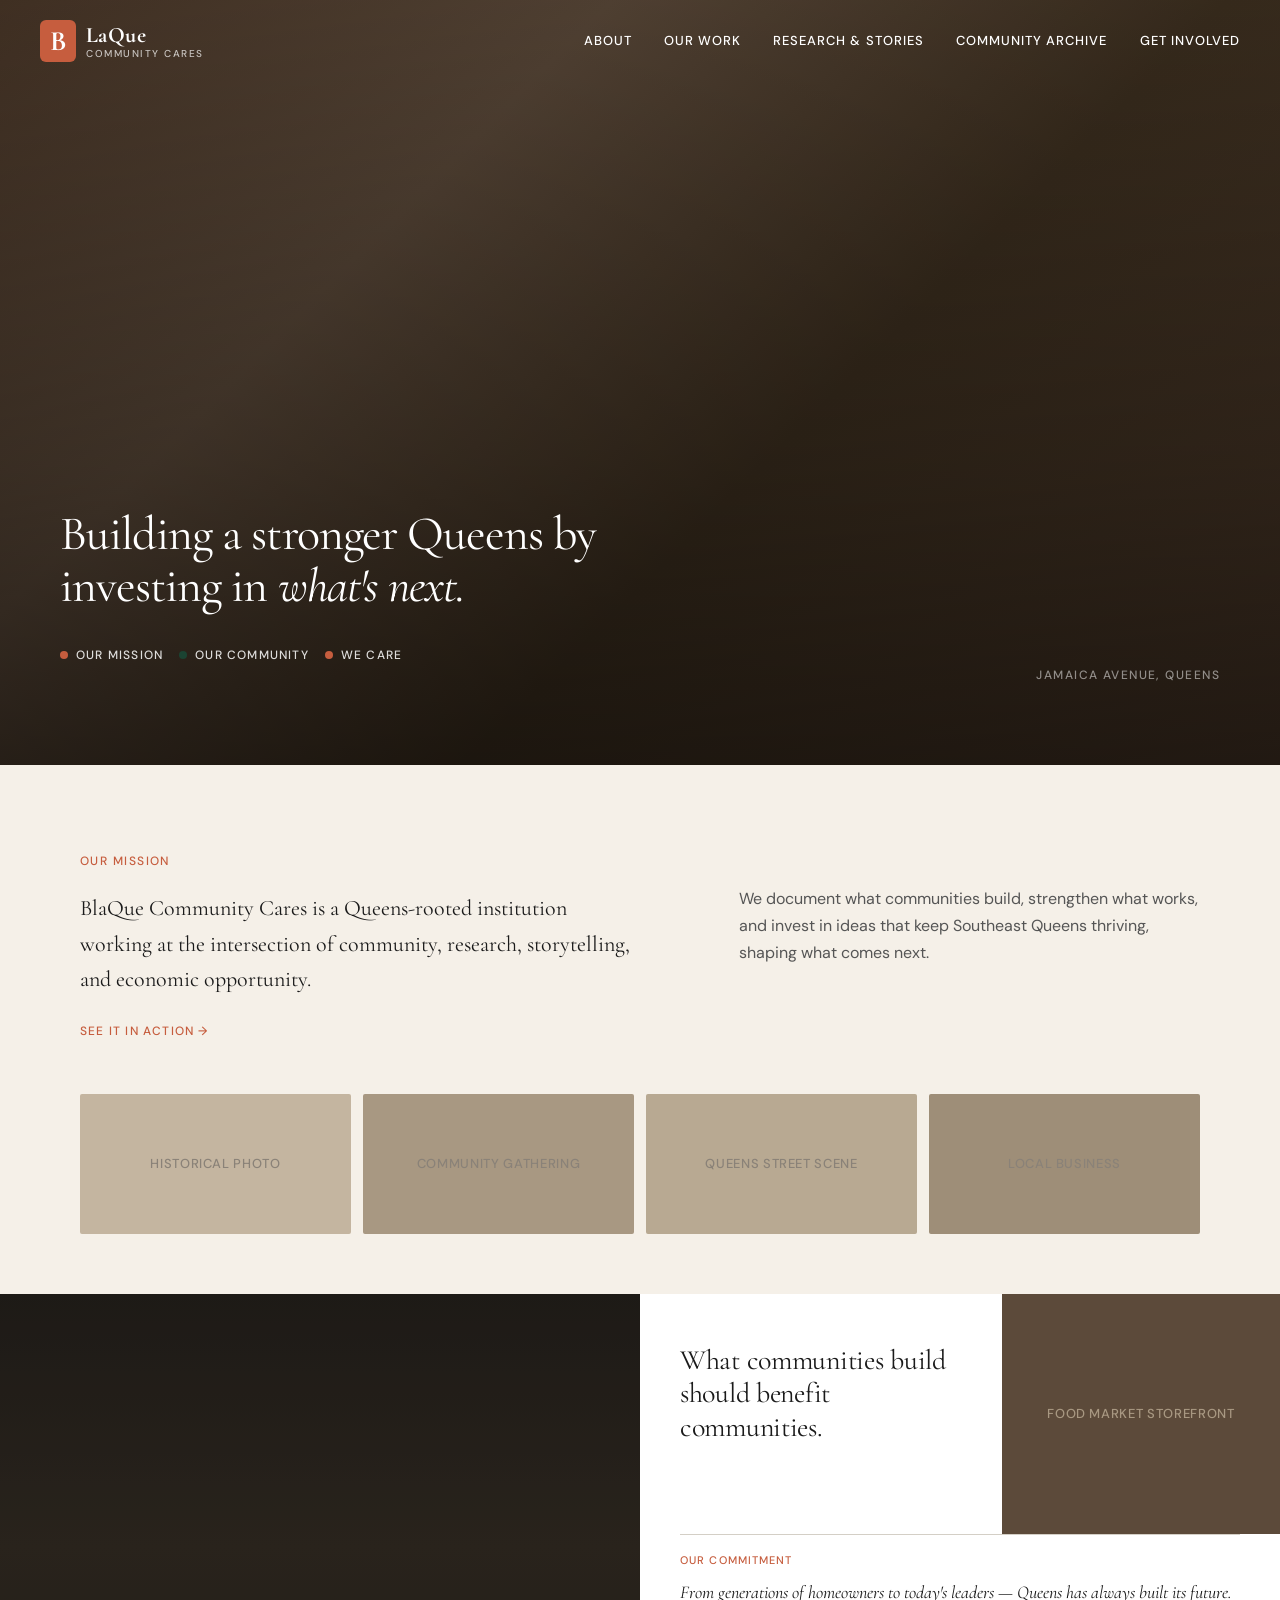
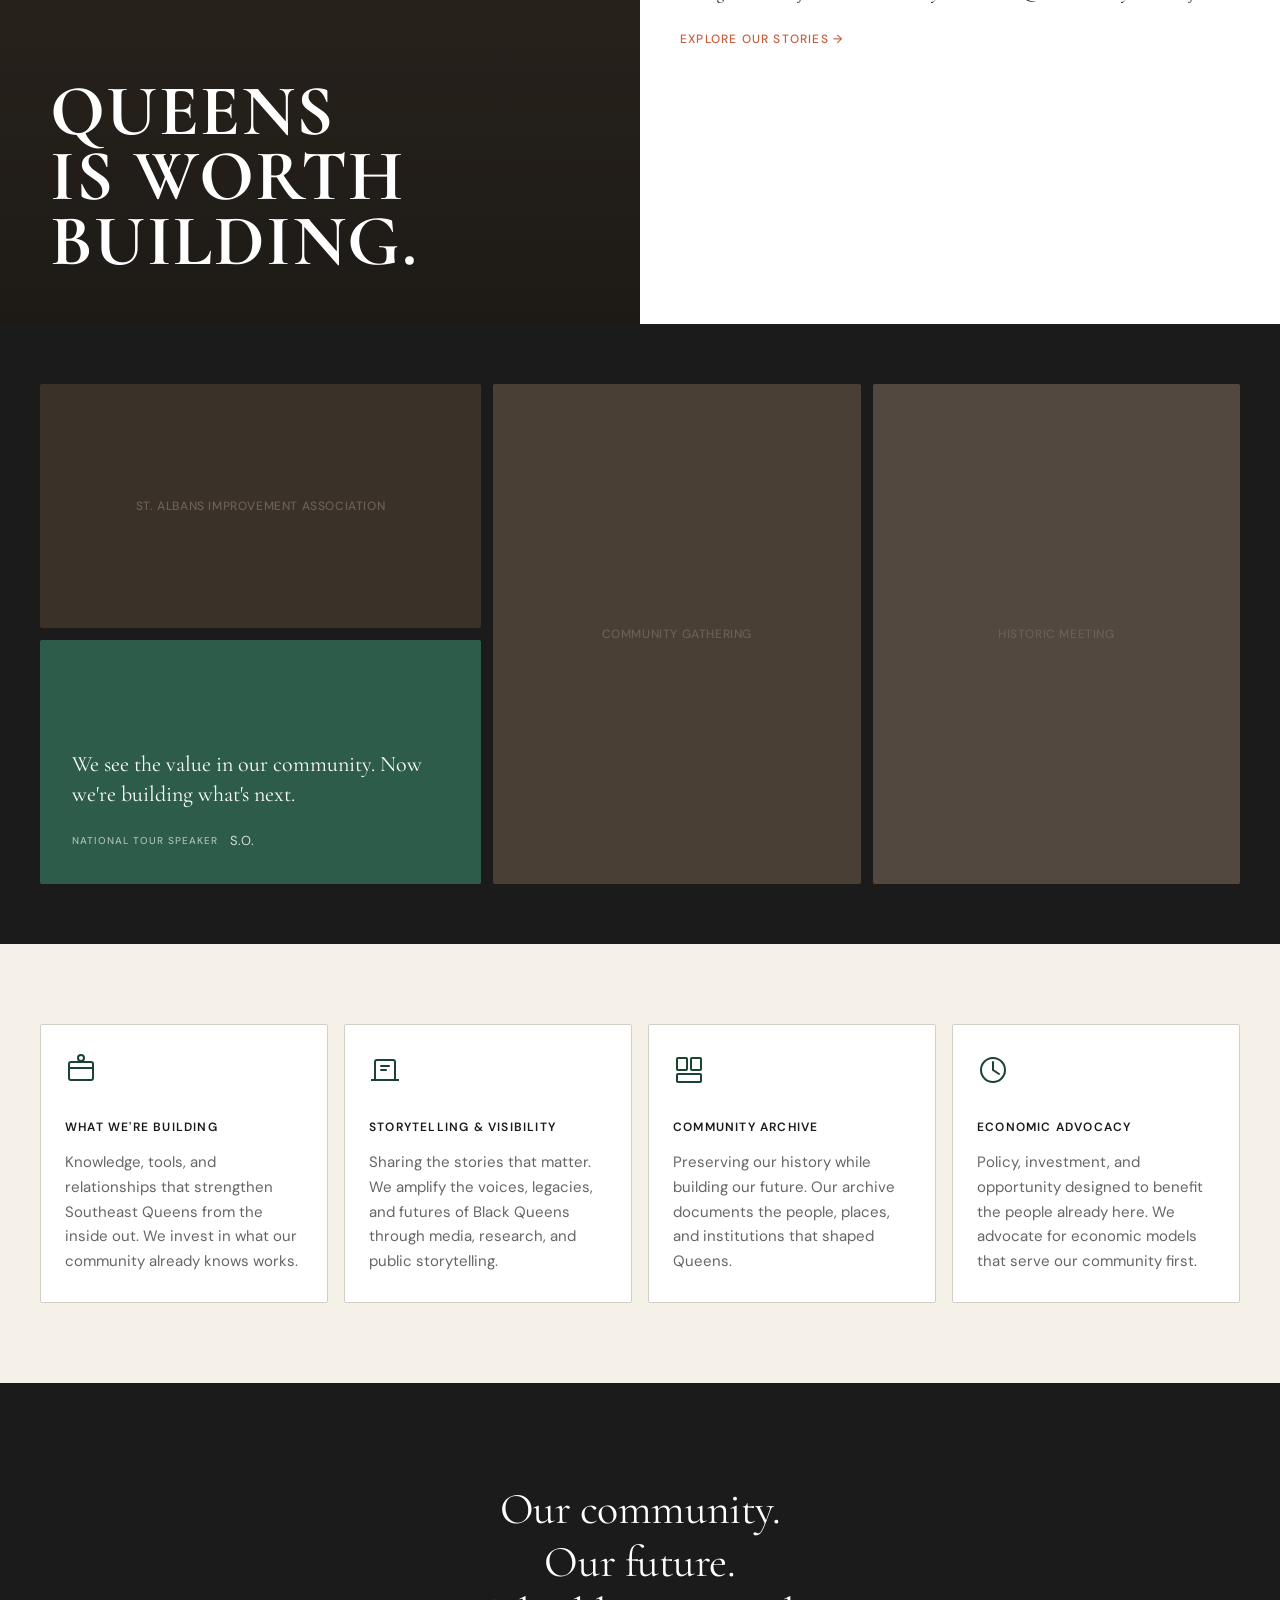
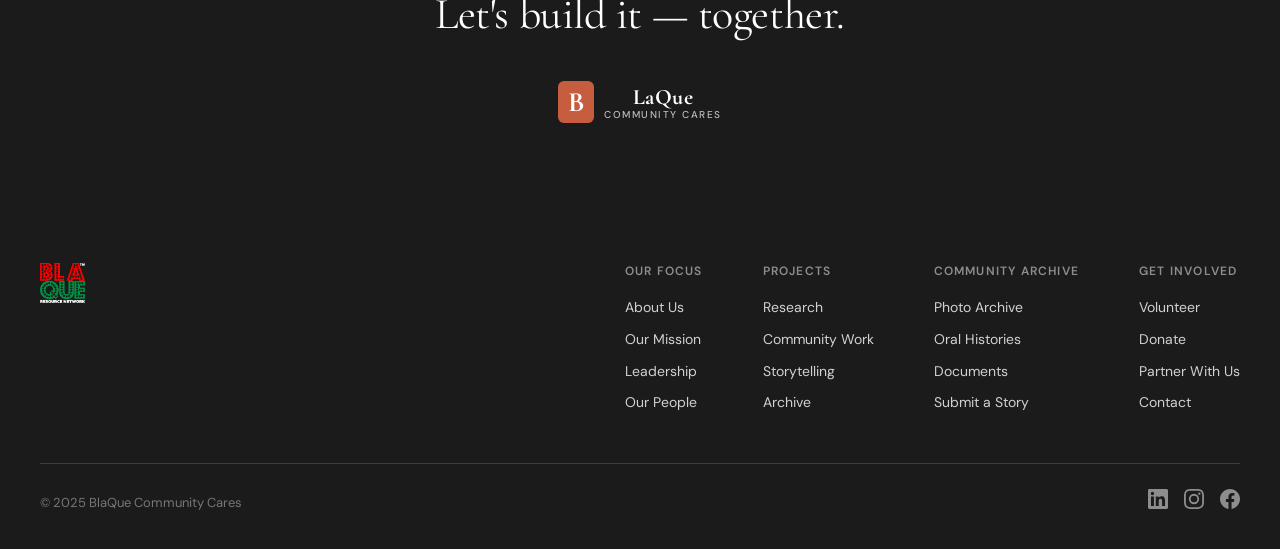
==== index.html @ 555476b3 "Initial prototype: BlaQue Community Cares static site 3 pixel-accurate HTML/CSS pages matching Aleci" ====
<!DOCTYPE html>
<html lang="en">
<head>
  <meta charset="UTF-8">
  <meta name="viewport" content="width=device-width, initial-scale=1.0">
  <title>BlaQue Community Cares — Building a Stronger Queens</title>
  <meta name="description" content="BlaQue Community Cares is a Queens-rooted institution working at the intersection of community, research, storytelling, and economic opportunity.">

  <!-- Google Fonts -->
  <link rel="preconnect" href="https://fonts.googleapis.com">
  <link rel="preconnect" href="https://fonts.gstatic.com" crossorigin>
  <link href="https://fonts.googleapis.com/css2?family=Cormorant+Garamond:ital,wght@0,400;0,600;0,700;1,400&family=DM+Sans:wght@400;500;600;700&display=swap" rel="stylesheet">

  <!-- Stylesheets -->
  <link rel="stylesheet" href="css/global.css">
  <link rel="stylesheet" href="css/homepage.css">
</head>
<body>

  <!-- ========== HEADER ========== -->
  <header class="site-header site-header--transparent">
    <a href="index.html" class="site-header__logo">
      <span class="site-header__logo-icon">
        <!-- Inline SVG: rounded rectangle with "B" -->
        <svg viewBox="0 0 36 42" fill="none" xmlns="http://www.w3.org/2000/svg">
          <rect x="0" y="0" width="36" height="42" rx="6" fill="#C65D3E"/>
          <text x="18" y="30" text-anchor="middle" font-family="'Cormorant Garamond', Georgia, serif" font-size="28" font-weight="700" fill="#FFFFFF">B</text>
        </svg>
      </span>
      <span class="site-header__logo-text">
        <span class="site-header__logo-name">LaQue</span>
        <span class="site-header__logo-tagline">Community Cares</span>
      </span>
    </a>

    <nav class="site-header__nav" aria-label="Main navigation">
      <a href="about.html">About</a>
      <a href="#our-work">Our Work</a>
      <a href="#research">Research &amp; Stories</a>
      <a href="#archive">Community Archive</a>
      <a href="#get-involved">Get Involved</a>
    </nav>

    <button class="site-header__hamburger" aria-label="Toggle navigation">
      <span></span>
      <span></span>
      <span></span>
    </button>
  </header>

  <main>

    <!-- ========== 1. HERO ========== -->
    <section class="hero">
      <div class="hero__bg" aria-hidden="true"></div>
      <div class="hero__overlay" aria-hidden="true"></div>
      <div class="hero__content">
        <h1 class="hero__headline">
          Building a stronger Queens by investing in <em class="italic-accent">what's next.</em>
        </h1>
        <div class="pill-tags hero__pills">
          <span class="pill-tag">
            <span class="pill-tag__dot"></span>
            Our Mission
          </span>
          <span class="pill-tag">
            <span class="pill-tag__dot" style="background:#1B4332;"></span>
            Our Community
          </span>
          <span class="pill-tag">
            <span class="pill-tag__dot"></span>
            We Care
          </span>
        </div>
      </div>
      <p class="hero__location caption">Jamaica Avenue, Queens</p>
    </section>

    <!-- ========== 2. MISSION STATEMENT ========== -->
    <section class="section section--cream mission reveal" id="mission">
      <div class="container">
        <div class="mission__grid">
          <div class="mission__main">
            <span class="caption mission__label">Our Mission</span>
            <p class="mission__text body-lg">
              BlaQue Community Cares is a Queens-rooted institution working at the intersection of community, research, storytelling, and economic opportunity.
            </p>
            <a href="#our-work" class="mission__action caption">See it in Action &rarr;</a>
          </div>
          <div class="mission__aside">
            <p class="mission__aside-text">
              We document what communities build, strengthen what works, and invest in ideas that keep Southeast Queens thriving, shaping what comes next.
            </p>
          </div>
        </div>
        <div class="mission__photos">
          <div class="img-placeholder mission__photo" style="background:#C4B5A0;">
            <span>Historical Photo</span>
          </div>
          <div class="img-placeholder mission__photo" style="background:#A89882;">
            <span>Community Gathering</span>
          </div>
          <div class="img-placeholder mission__photo" style="background:#B8A992;">
            <span>Queens Street Scene</span>
          </div>
          <div class="img-placeholder mission__photo" style="background:#9E8E78;">
            <span>Local Business</span>
          </div>
        </div>
      </div>
    </section>

    <!-- ========== 3. "QUEENS IS WORTH BUILDING." BANNER + COMMUNITY VALUE ========== -->
    <section class="banner-value reveal" id="our-work">
      <div class="banner-value__banner">
        <div class="queens-banner__bg" aria-hidden="true"></div>
        <div class="photo-banner__overlay"></div>
        <div class="banner-value__banner-text">
          <h2 class="queens-banner__text">Queens<br>is worth<br>building.</h2>
        </div>
      </div>
      <div class="banner-value__content">
        <div class="banner-value__top">
          <div class="banner-value__top-text">
            <h2 class="community-value__headline">What communities build should benefit communities.</h2>
          </div>
          <div class="banner-value__top-photo">
            <div class="img-placeholder community-value__photo" style="background:#5C4A3A;">
              <span style="color:#a89882;">Food Market Storefront</span>
            </div>
          </div>
        </div>
        <div class="banner-value__bottom">
          <div class="banner-value__info">
            <div class="community-value__commitment">
              <span class="caption">Our Commitment</span>
              <p>
                From generations of homeowners to today's leaders — Queens has always built its future.
              </p>
            </div>
            <a href="#research" class="community-value__link caption">Explore Our Stories &rarr;</a>
          </div>
        </div>
      </div>
    </section>

    <!-- ========== 5. HISTORICAL / COMMUNITY SECTION ========== -->
    <section class="section section--dark history-section reveal" id="archive">
      <div class="container--wide">
        <div class="history__grid">
          <div class="history__photo-block history__photo--st-albans">
            <div class="img-placeholder" style="background:#3A3228; height:100%;">
              <span>St. Albans Improvement Association</span>
            </div>
          </div>
          <div class="history__quote-block">
            <p class="history__quote-text">
              We see the value in our community. Now we're building what's next.
            </p>
            <div class="history__quote-meta">
              <span class="caption">National Tour Speaker</span>
              <span class="history__quote-credit">S.O.</span>
            </div>
          </div>
          <div class="history__photo-block history__photo--community">
            <div class="img-placeholder" style="background:#4A3F35; height:100%;">
              <span>Community Gathering</span>
            </div>
          </div>
          <div class="history__photo-block history__photo--historic">
            <div class="img-placeholder" style="background:#524840; height:100%;">
              <span>Historic Meeting</span>
            </div>
          </div>
        </div>
      </div>
    </section>

    <!-- ========== 6. CATEGORY CARDS ========== -->
    <section class="section section--cream cards-section reveal" id="research">
      <div class="container--wide">
        <div class="cards__grid">
          <div class="card">
            <div class="card__icon">
              <svg width="32" height="32" viewBox="0 0 32 32" fill="none" xmlns="http://www.w3.org/2000/svg">
                <rect x="4" y="8" width="24" height="18" rx="2" stroke="#1B4332" stroke-width="2"/>
                <path d="M4 14h24" stroke="#1B4332" stroke-width="2"/>
                <circle cx="16" cy="4" r="3" stroke="#1B4332" stroke-width="2"/>
              </svg>
            </div>
            <h3 class="card__title caption">What We're Building</h3>
            <p class="card__text">
              Knowledge, tools, and relationships that strengthen Southeast Queens from the inside out. We invest in what our community already knows works.
            </p>
          </div>
          <div class="card">
            <div class="card__icon">
              <svg width="32" height="32" viewBox="0 0 32 32" fill="none" xmlns="http://www.w3.org/2000/svg">
                <path d="M6 26V8a2 2 0 012-2h16a2 2 0 012 2v18" stroke="#1B4332" stroke-width="2"/>
                <path d="M2 26h28" stroke="#1B4332" stroke-width="2"/>
                <path d="M12 12h8M12 16h5" stroke="#1B4332" stroke-width="2" stroke-linecap="round"/>
              </svg>
            </div>
            <h3 class="card__title caption">Storytelling &amp; Visibility</h3>
            <p class="card__text">
              Sharing the stories that matter. We amplify the voices, legacies, and futures of Black Queens through media, research, and public storytelling.
            </p>
          </div>
          <div class="card">
            <div class="card__icon">
              <svg width="32" height="32" viewBox="0 0 32 32" fill="none" xmlns="http://www.w3.org/2000/svg">
                <rect x="4" y="4" width="10" height="12" rx="1" stroke="#1B4332" stroke-width="2"/>
                <rect x="18" y="4" width="10" height="12" rx="1" stroke="#1B4332" stroke-width="2"/>
                <rect x="4" y="20" width="24" height="8" rx="1" stroke="#1B4332" stroke-width="2"/>
              </svg>
            </div>
            <h3 class="card__title caption">Community Archive</h3>
            <p class="card__text">
              Preserving our history while building our future. Our archive documents the people, places, and institutions that shaped Queens.
            </p>
          </div>
          <div class="card">
            <div class="card__icon">
              <svg width="32" height="32" viewBox="0 0 32 32" fill="none" xmlns="http://www.w3.org/2000/svg">
                <circle cx="16" cy="16" r="12" stroke="#1B4332" stroke-width="2"/>
                <path d="M16 8v8l6 4" stroke="#1B4332" stroke-width="2" stroke-linecap="round"/>
              </svg>
            </div>
            <h3 class="card__title caption">Economic Advocacy</h3>
            <p class="card__text">
              Policy, investment, and opportunity designed to benefit the people already here. We advocate for economic models that serve our community first.
            </p>
          </div>
        </div>
      </div>
    </section>

    <!-- ========== 7. FOOTER CTA ========== -->
    <section class="footer-cta reveal" id="get-involved">
      <h2>Our community.<br>Our future.<br>Let's build it — together.</h2>
      <div class="footer-cta__logo">
        <a href="index.html" class="site-header__logo" style="justify-content:center;">
          <span class="site-header__logo-icon">
            <svg viewBox="0 0 36 42" fill="none" xmlns="http://www.w3.org/2000/svg">
              <rect x="0" y="0" width="36" height="42" rx="6" fill="#C65D3E"/>
              <text x="18" y="30" text-anchor="middle" font-family="'Cormorant Garamond', Georgia, serif" font-size="28" font-weight="700" fill="#FFFFFF">B</text>
            </svg>
          </span>
          <span class="site-header__logo-text">
            <span class="site-header__logo-name">LaQue</span>
            <span class="site-header__logo-tagline">Community Cares</span>
          </span>
        </a>
      </div>
    </section>

  </main>

  <!-- ========== FOOTER ========== -->
  <footer class="site-footer">
    <div class="site-footer__top">
      <div class="site-footer__brand">
        <a href="index.html" class="site-footer__logo">
          <img src="assets/images/logo-white.png" alt="BlaQue Community Cares" class="site-footer__logo-img">
        </a>
      </div>
      <div class="site-footer__columns">
        <div class="site-footer__column">
          <h4>Our Focus</h4>
          <a href="about.html">About Us</a>
          <a href="about.html#mission">Our Mission</a>
          <a href="about.html#team">Leadership</a>
          <a href="people.html">Our People</a>
        </div>
        <div class="site-footer__column">
          <h4>Projects</h4>
          <a href="#research">Research</a>
          <a href="#our-work">Community Work</a>
          <a href="#research">Storytelling</a>
          <a href="#archive">Archive</a>
        </div>
        <div class="site-footer__column">
          <h4>Community Archive</h4>
          <a href="#archive">Photo Archive</a>
          <a href="#archive">Oral Histories</a>
          <a href="#archive">Documents</a>
          <a href="#archive">Submit a Story</a>
        </div>
        <div class="site-footer__column">
          <h4>Get Involved</h4>
          <a href="#get-involved">Volunteer</a>
          <a href="#get-involved">Donate</a>
          <a href="#get-involved">Partner With Us</a>
          <a href="#get-involved">Contact</a>
        </div>
      </div>
    </div>
    <div class="site-footer__bottom">
      <span>&copy; 2025 BlaQue Community Cares</span>
      <div class="site-footer__social">
        <a href="#" aria-label="LinkedIn">
          <svg width="20" height="20" viewBox="0 0 24 24" fill="currentColor" xmlns="http://www.w3.org/2000/svg">
            <path d="M20.447 20.452h-3.554v-5.569c0-1.328-.027-3.037-1.852-3.037-1.853 0-2.136 1.445-2.136 2.939v5.667H9.351V9h3.414v1.561h.046c.477-.9 1.637-1.85 3.37-1.85 3.601 0 4.267 2.37 4.267 5.455v6.286zM5.337 7.433a2.062 2.062 0 01-2.063-2.065 2.064 2.064 0 112.063 2.065zm1.782 13.019H3.555V9h3.564v11.452zM22.225 0H1.771C.792 0 0 .774 0 1.729v20.542C0 23.227.792 24 1.771 24h20.451C23.2 24 24 23.227 24 22.271V1.729C24 .774 23.2 0 22.222 0h.003z"/>
          </svg>
        </a>
        <a href="#" aria-label="Instagram">
          <svg width="20" height="20" viewBox="0 0 24 24" fill="currentColor" xmlns="http://www.w3.org/2000/svg">
            <path d="M12 2.163c3.204 0 3.584.012 4.85.07 3.252.148 4.771 1.691 4.919 4.919.058 1.265.069 1.645.069 4.849 0 3.205-.012 3.584-.069 4.849-.149 3.225-1.664 4.771-4.919 4.919-1.266.058-1.644.07-4.85.07-3.204 0-3.584-.012-4.849-.07-3.26-.149-4.771-1.699-4.919-4.92-.058-1.265-.07-1.644-.07-4.849 0-3.204.013-3.583.07-4.849.149-3.227 1.664-4.771 4.919-4.919 1.266-.057 1.645-.069 4.849-.069zM12 0C8.741 0 8.333.014 7.053.072 2.695.272.273 2.69.073 7.052.014 8.333 0 8.741 0 12c0 3.259.014 3.668.072 4.948.2 4.358 2.618 6.78 6.98 6.98C8.333 23.986 8.741 24 12 24c3.259 0 3.668-.014 4.948-.072 4.354-.2 6.782-2.618 6.979-6.98.059-1.28.073-1.689.073-4.948 0-3.259-.014-3.667-.072-4.947-.196-4.354-2.617-6.78-6.979-6.98C15.668.014 15.259 0 12 0zm0 5.838a6.162 6.162 0 100 12.324 6.162 6.162 0 000-12.324zM12 16a4 4 0 110-8 4 4 0 010 8zm6.406-11.845a1.44 1.44 0 100 2.881 1.44 1.44 0 000-2.881z"/>
          </svg>
        </a>
        <a href="#" aria-label="Facebook">
          <svg width="20" height="20" viewBox="0 0 24 24" fill="currentColor" xmlns="http://www.w3.org/2000/svg">
            <path d="M24 12.073c0-6.627-5.373-12-12-12s-12 5.373-12 12c0 5.99 4.388 10.954 10.125 11.854v-8.385H7.078v-3.47h3.047V9.43c0-3.007 1.792-4.669 4.533-4.669 1.312 0 2.686.235 2.686.235v2.953H15.83c-1.491 0-1.956.925-1.956 1.874v2.25h3.328l-.532 3.47h-2.796v8.385C19.612 23.027 24 18.062 24 12.073z"/>
          </svg>
        </a>
      </div>
    </div>
  </footer>

  <script src="js/main.js"></script>
</body>
</html>
---- css/global.css ----
/* ============================================
   BlaQue Community Cares — Design System
   ============================================ */

/* --- Reset & Base --- */
*, *::before, *::after {
  margin: 0;
  padding: 0;
  box-sizing: border-box;
}

html {
  scroll-behavior: smooth;
  -webkit-font-smoothing: antialiased;
  -moz-osx-font-smoothing: grayscale;
}

body {
  font-family: var(--font-sans);
  font-size: 17px;
  line-height: 1.7;
  color: var(--color-text);
  background: #fff;
}

img {
  max-width: 100%;
  height: auto;
  display: block;
}

a {
  color: inherit;
  text-decoration: none;
}

ul, ol {
  list-style: none;
}

button {
  font-family: inherit;
  cursor: pointer;
  border: none;
  background: none;
}

/* --- CSS Variables (Design Tokens) --- */
:root {
  /* Colors */
  --color-primary: #1B4332;
  --color-primary-light: #2D6A4F;
  --color-cream: #F5F0E8;
  --color-accent: #C65D3E;
  --color-text: #1A1A1A;
  --color-text-light: #FFFFFF;
  --color-bg-dark: #1B1B1B;
  --color-border: #D4CFC6;

  /* Typography */
  --font-serif: 'Cormorant Garamond', Georgia, serif;
  --font-sans: 'DM Sans', 'Inter', sans-serif;

  /* Spacing */
  --section-pad: 100px 0;
  --section-pad-sm: 60px 0;
  --container-max: 1200px;
  --container-pad: 0 40px;

  /* Transitions */
  --transition-fast: 0.2s ease;
  --transition-med: 0.35s ease;
}

/* --- Typography Scale --- */
h1, .h1 {
  font-family: var(--font-serif);
  font-size: 56px;
  font-weight: 400;
  line-height: 1.1;
  letter-spacing: -0.02em;
}

h2, .h2 {
  font-family: var(--font-serif);
  font-size: 42px;
  font-weight: 400;
  line-height: 1.15;
  letter-spacing: -0.01em;
}

h3, .h3 {
  font-family: var(--font-sans);
  font-size: 24px;
  font-weight: 600;
  line-height: 1.3;
}

h4, .h4 {
  font-family: var(--font-sans);
  font-size: 18px;
  font-weight: 600;
  line-height: 1.4;
}

.caption {
  font-family: var(--font-sans);
  font-size: 13px;
  font-weight: 500;
  text-transform: uppercase;
  letter-spacing: 0.1em;
}

.body-lg {
  font-size: 20px;
  line-height: 1.7;
}

.italic-accent {
  font-family: var(--font-serif);
  font-style: italic;
}

/* --- Layout --- */
.container {
  max-width: var(--container-max);
  margin: 0 auto;
  padding: var(--container-pad);
}

.container--narrow {
  max-width: 800px;
  margin: 0 auto;
  padding: var(--container-pad);
}

.container--wide {
  max-width: 1400px;
  margin: 0 auto;
  padding: var(--container-pad);
}

.section {
  padding: var(--section-pad);
}

.section--cream {
  background: var(--color-cream);
}

.section--dark {
  background: var(--color-bg-dark);
  color: var(--color-text-light);
}

.section--primary {
  background: var(--color-primary);
  color: var(--color-text-light);
}

/* --- Shared Header --- */
.site-header {
  position: fixed;
  top: 0;
  left: 0;
  right: 0;
  z-index: 1000;
  padding: 20px 40px;
  display: flex;
  align-items: center;
  justify-content: space-between;
  transition: background var(--transition-med), box-shadow var(--transition-med);
}

.site-header--transparent {
  background: transparent;
}

.site-header--solid {
  background: var(--color-primary);
  box-shadow: 0 2px 20px rgba(0,0,0,0.15);
}

.site-header__logo {
  display: flex;
  align-items: center;
  gap: 10px;
}

.site-header__logo-icon {
  width: 36px;
  height: 42px;
  display: flex;
  align-items: center;
  justify-content: center;
}

.site-header__logo-icon svg {
  width: 100%;
  height: 100%;
}

.site-header__logo-text {
  display: flex;
  flex-direction: column;
  line-height: 1.1;
}

.site-header__logo-name {
  font-family: var(--font-serif);
  font-size: 22px;
  font-weight: 700;
  color: var(--color-text-light);
  letter-spacing: 0.02em;
}

.site-header__logo-tagline {
  font-family: var(--font-sans);
  font-size: 10px;
  font-weight: 500;
  text-transform: uppercase;
  letter-spacing: 0.15em;
  color: rgba(255,255,255,0.7);
}

.site-header__nav {
  display: flex;
  align-items: center;
  gap: 32px;
}

.site-header__nav a {
  font-family: var(--font-sans);
  font-size: 13px;
  font-weight: 500;
  text-transform: uppercase;
  letter-spacing: 0.08em;
  color: var(--color-text-light);
  transition: opacity var(--transition-fast);
  white-space: nowrap;
}

.site-header__nav a:hover {
  opacity: 0.75;
}

.site-header__nav a.active {
  border-bottom: 2px solid var(--color-accent);
  padding-bottom: 2px;
}

/* Mobile nav toggle */
.site-header__hamburger {
  display: none;
  flex-direction: column;
  gap: 5px;
  padding: 5px;
  cursor: pointer;
}

.site-header__hamburger span {
  width: 24px;
  height: 2px;
  background: var(--color-text-light);
  transition: var(--transition-fast);
}

/* --- Shared Footer --- */
.site-footer {
  background: var(--color-bg-dark);
  color: var(--color-text-light);
  padding: 60px 40px 30px;
}

.site-footer__top {
  display: flex;
  justify-content: space-between;
  align-items: flex-start;
  gap: 60px;
  padding-bottom: 40px;
  border-bottom: 1px solid rgba(255,255,255,0.15);
}

.site-footer__logo {
  display: flex;
  align-items: center;
  gap: 10px;
}

.site-footer__logo-name {
  font-family: var(--font-serif);
  font-size: 20px;
  font-weight: 700;
  color: var(--color-text-light);
}

.site-footer__logo-tagline {
  font-family: var(--font-sans);
  font-size: 9px;
  text-transform: uppercase;
  letter-spacing: 0.15em;
  color: rgba(255,255,255,0.5);
}

.site-footer__columns {
  display: flex;
  gap: 60px;
}

.site-footer__column h4 {
  font-family: var(--font-sans);
  font-size: 12px;
  font-weight: 600;
  text-transform: uppercase;
  letter-spacing: 0.1em;
  margin-bottom: 16px;
  color: rgba(255,255,255,0.5);
}

.site-footer__column a {
  display: block;
  font-size: 14px;
  color: rgba(255,255,255,0.8);
  margin-bottom: 8px;
  transition: color var(--transition-fast);
}

.site-footer__column a:hover {
  color: #fff;
}

.site-footer__bottom {
  display: flex;
  justify-content: space-between;
  align-items: center;
  padding-top: 24px;
  font-size: 13px;
  color: rgba(255,255,255,0.4);
}

.site-footer__social {
  display: flex;
  gap: 16px;
}

.site-footer__social a {
  color: rgba(255,255,255,0.5);
  font-size: 18px;
  transition: color var(--transition-fast);
}

.site-footer__social a:hover {
  color: #fff;
}

/* --- Shared Components --- */

/* Pill Tags */
.pill-tags {
  display: flex;
  gap: 16px;
  flex-wrap: wrap;
}

.pill-tag {
  display: inline-flex;
  align-items: center;
  gap: 8px;
  font-family: var(--font-sans);
  font-size: 12px;
  font-weight: 500;
  text-transform: uppercase;
  letter-spacing: 0.1em;
}

.pill-tag__dot {
  width: 8px;
  height: 8px;
  border-radius: 50%;
  background: var(--color-accent);
}

/* Buttons */
.btn {
  display: inline-flex;
  align-items: center;
  gap: 8px;
  font-family: var(--font-sans);
  font-size: 14px;
  font-weight: 600;
  padding: 14px 28px;
  border-radius: 4px;
  transition: all var(--transition-fast);
  text-transform: uppercase;
  letter-spacing: 0.05em;
}

.btn--primary {
  background: var(--color-primary);
  color: var(--color-text-light);
}

.btn--primary:hover {
  background: var(--color-primary-light);
}

.btn--accent {
  background: var(--color-accent);
  color: var(--color-text-light);
}

.btn--accent:hover {
  background: #b5533a;
}

.btn--outline {
  border: 2px solid var(--color-text-light);
  color: var(--color-text-light);
  background: transparent;
}

.btn--outline:hover {
  background: rgba(255,255,255,0.1);
}

/* Full-bleed photo sections */
.photo-banner {
  position: relative;
  width: 100%;
  min-height: 60vh;
  display: flex;
  align-items: center;
  justify-content: center;
  overflow: hidden;
}

.photo-banner__bg {
  position: absolute;
  inset: 0;
  width: 100%;
  height: 100%;
  object-fit: cover;
}

.photo-banner__overlay {
  position: absolute;
  inset: 0;
  background: rgba(0,0,0,0.3);
}

.photo-banner__content {
  position: relative;
  z-index: 2;
  text-align: center;
  color: var(--color-text-light);
  padding: 40px;
}

/* Card Component */
.card {
  background: #fff;
  border: 1px solid var(--color-border);
  padding: 32px;
  transition: box-shadow var(--transition-fast);
}

.card:hover {
  box-shadow: 0 4px 20px rgba(0,0,0,0.08);
}

.card__icon {
  font-size: 28px;
  margin-bottom: 16px;
}

.card__title {
  font-family: var(--font-sans);
  font-size: 18px;
  font-weight: 600;
  margin-bottom: 12px;
}

.card__text {
  font-size: 15px;
  color: #555;
  line-height: 1.6;
}

/* Image placeholders */
.img-placeholder {
  background: #d1cbc3;
  display: flex;
  align-items: center;
  justify-content: center;
  color: #8a8278;
  font-family: var(--font-sans);
  font-size: 13px;
  font-weight: 500;
  text-transform: uppercase;
  letter-spacing: 0.05em;
}

/* Footer CTA block */
.footer-cta {
  background: var(--color-bg-dark);
  color: var(--color-text-light);
  text-align: center;
  padding: 80px 40px;
}

.footer-cta h2 {
  font-family: var(--font-serif);
  font-size: 42px;
  max-width: 700px;
  margin: 0 auto 30px;
  line-height: 1.2;
}

/* --- Responsive --- */
@media (max-width: 1024px) {
  h1, .h1 { font-size: 44px; }
  h2, .h2 { font-size: 34px; }
  .site-header { padding: 16px 24px; }
  .container, .container--narrow, .container--wide { padding: 0 24px; }
  .site-footer__top { flex-direction: column; gap: 30px; }
}

@media (max-width: 768px) {
  h1, .h1 { font-size: 36px; }
  h2, .h2 { font-size: 28px; }
  h3, .h3 { font-size: 20px; }
  .section { padding: var(--section-pad-sm); }
  .container, .container--narrow, .container--wide { padding: 0 20px; }

  .site-header__nav {
    display: none;
    position: fixed;
    top: 0;
    left: 0;
    right: 0;
    bottom: 0;
    background: var(--color-primary);
    flex-direction: column;
    align-items: center;
    justify-content: center;
    gap: 24px;
    z-index: 999;
  }

  .site-header__nav.is-open {
    display: flex;
  }

  .site-header__nav a {
    font-size: 18px;
  }

  .site-header__hamburger {
    display: flex;
    z-index: 1001;
  }

  .site-footer__columns {
    flex-direction: column;
    gap: 30px;
  }

  .site-footer__bottom {
    flex-direction: column;
    gap: 16px;
    text-align: center;
  }

  .footer-cta h2 { font-size: 28px; }
}

@media (max-width: 480px) {
  h1, .h1 { font-size: 30px; }
  h2, .h2 { font-size: 24px; }
  .site-header { padding: 14px 16px; }
  .container, .container--narrow, .container--wide { padding: 0 16px; }
}
---- css/homepage.css ----
/* ============================================
   BlaQue Community Cares — Homepage Styles
   ============================================ */

/* --- Reveal Animation --- */
.reveal {
  opacity: 1;
  transform: translateY(0);
  transition: opacity 0.8s ease, transform 0.8s ease;
}

.reveal.will-animate {
  opacity: 0;
  transform: translateY(30px);
}

.reveal.is-visible {
  opacity: 1;
  transform: translateY(0);
}

/* ========================================
   1. HERO SECTION
   ======================================== */
.hero {
  position: relative;
  min-height: 85vh;
  display: flex;
  align-items: flex-end;
  overflow: hidden;
  padding: 0;
}

.hero__bg {
  position: absolute;
  inset: 0;
  background: #4A3728;
  /* Warm-toned placeholder for historical Queens street photo */
  background: linear-gradient(
    135deg,
    #4A3728 0%,
    #5C4A3A 30%,
    #3E3020 60%,
    #4A3728 100%
  );
}

.hero__overlay {
  position: absolute;
  inset: 0;
  background: linear-gradient(
    to bottom,
    rgba(0, 0, 0, 0.15) 0%,
    rgba(0, 0, 0, 0.35) 60%,
    rgba(0, 0, 0, 0.55) 100%
  );
  z-index: 1;
}

.hero__content {
  position: relative;
  z-index: 2;
  max-width: 55%;
  padding: 0 40px 80px 60px;
  color: var(--color-text-light);
}

.hero__headline {
  font-family: var(--font-serif);
  font-size: 56px;
  font-weight: 400;
  line-height: 1.08;
  letter-spacing: -0.02em;
  margin-bottom: 32px;
  color: #fff;
}

.hero__headline em {
  font-style: italic;
  font-weight: 400;
}

.hero__pills {
  margin-bottom: 20px;
}

.hero__pills .pill-tag {
  color: rgba(255, 255, 255, 0.85);
}

.hero__location {
  position: absolute;
  bottom: 80px;
  right: 60px;
  z-index: 2;
  color: rgba(255, 255, 255, 0.5);
  font-size: 12px;
  letter-spacing: 0.12em;
}

/* ========================================
   2. MISSION STATEMENT
   ======================================== */
.mission {
  padding: 80px 0 60px;
}

.mission__grid {
  display: grid;
  grid-template-columns: 1.3fr 1fr;
  gap: 60px;
  align-items: start;
  margin-bottom: 50px;
}

.mission__label {
  display: inline-block;
  color: var(--color-accent);
  margin-bottom: 20px;
  font-size: 12px;
  letter-spacing: 0.12em;
}

.mission__text {
  font-family: var(--font-serif);
  font-size: 22px;
  line-height: 1.6;
  color: var(--color-text);
  max-width: 560px;
}

.mission__action {
  display: inline-block;
  color: var(--color-accent);
  font-size: 12px;
  letter-spacing: 0.1em;
  margin-top: 24px;
  transition: opacity var(--transition-fast);
}

.mission__action:hover {
  opacity: 0.75;
}

.mission__aside {
  padding-top: 40px;
}

.mission__aside-text {
  font-size: 16px;
  line-height: 1.7;
  color: #555;
}

.mission__photos {
  display: grid;
  grid-template-columns: repeat(4, 1fr);
  gap: 12px;
}

.mission__photo {
  height: 140px;
  border-radius: 2px;
}

/* ========================================
   3. BANNER + COMMUNITY VALUE (combined)
   ======================================== */
.banner-value {
  display: grid;
  grid-template-columns: 1fr 1fr;
  min-height: 70vh;
}

.banner-value__banner {
  position: relative;
  overflow: hidden;
  display: flex;
  align-items: flex-end;
  justify-content: flex-start;
  min-height: 60vh;
}

.queens-banner__bg {
  position: absolute;
  inset: 0;
  background: #2A2520;
  background: linear-gradient(
    180deg,
    #2A2520 0%,
    #3A3228 40%,
    #2A2520 100%
  );
}

.banner-value__banner-text {
  position: relative;
  z-index: 2;
  padding: 50px 50px;
}

.queens-banner__text {
  font-family: var(--font-serif);
  font-size: 110px;
  font-weight: 700;
  text-transform: uppercase;
  color: #fff;
  letter-spacing: 0.02em;
  line-height: 0.90;
  text-align: left;
}

.banner-value__content {
  display: flex;
  flex-direction: column;
  background: #fff;
  justify-content: flex-start;
}

.banner-value__top {
  display: grid;
  grid-template-columns: 1.3fr 1fr;
  flex: 0 0 auto;
}

.banner-value__top-text {
  padding: 50px 40px 40px;
}

.banner-value__top-photo {
  position: relative;
}

.banner-value__top-photo .community-value__photo {
  width: 100%;
  height: 100%;
  min-height: 240px;
  border-radius: 0;
}

.community-value__headline {
  font-family: var(--font-serif);
  font-size: 32px;
  font-weight: 400;
  line-height: 1.2;
  letter-spacing: -0.01em;
  color: var(--color-text);
}

.banner-value__bottom {
  flex: 0 0 auto;
}

.banner-value__info {
  padding: 0 40px 40px;
  display: flex;
  flex-direction: column;
  justify-content: flex-start;
}

.community-value__commitment {
  margin-bottom: 24px;
  padding-top: 16px;
  border-top: 1px solid var(--color-border);
}

.community-value__commitment .caption {
  display: block;
  color: var(--color-accent);
  margin-bottom: 10px;
  font-size: 11px;
}

.community-value__commitment p {
  font-family: var(--font-serif);
  font-size: 18px;
  line-height: 1.4;
  color: var(--color-text);
  font-style: italic;
}

.community-value__link {
  display: inline-block;
  color: var(--color-accent);
  font-size: 12px;
  letter-spacing: 0.1em;
  transition: opacity var(--transition-fast);
}

.community-value__link:hover {
  opacity: 0.75;
}

.community-value__photo {
  width: 100%;
  height: 100%;
  min-height: 200px;
  border-radius: 0;
}

/* ========================================
   4. HISTORICAL / COMMUNITY SECTION
   ======================================== */
.history-section {
  padding: 60px 0;
}

.history__grid {
  display: grid;
  grid-template-columns: 1.2fr 1fr 1fr;
  grid-template-rows: 1fr 1fr;
  gap: 12px;
  min-height: 500px;
}

.history__photo--st-albans {
  grid-column: 1;
  grid-row: 1;
}

.history__photo--community {
  grid-column: 2;
  grid-row: 1 / 3;
}

.history__photo--historic {
  grid-column: 3;
  grid-row: 1 / 3;
}

.history__photo-block {
  position: relative;
  overflow: hidden;
  border-radius: 2px;
}

.history__photo-block .img-placeholder {
  display: flex;
  align-items: center;
  justify-content: center;
  font-size: 12px;
  color: #6a6058;
  background: #3A3228;
}

.history__quote-block {
  grid-column: 1;
  grid-row: 2;
  background: #2D5C4A;
  padding: 32px;
  display: flex;
  flex-direction: column;
  justify-content: flex-end;
  border-radius: 2px;
}

.history__quote-text {
  font-family: var(--font-serif);
  font-size: 22px;
  font-weight: 400;
  line-height: 1.35;
  color: #fff;
  margin-bottom: 20px;
}

.history__quote-meta {
  display: flex;
  align-items: center;
  gap: 12px;
}

.history__quote-meta .caption {
  color: rgba(255, 255, 255, 0.6);
  font-size: 10px;
}

.history__quote-credit {
  font-family: var(--font-sans);
  font-size: 13px;
  color: rgba(255, 255, 255, 0.8);
}

/* ========================================
   5. CATEGORY CARDS
   ======================================== */
.cards-section {
  padding: 80px 0;
}

.cards__grid {
  display: grid;
  grid-template-columns: repeat(4, 1fr);
  gap: 20px;
}

.cards__grid .card {
  background: #fff;
  border: 1px solid var(--color-border);
  padding: 32px 28px;
  border-radius: 2px;
  transition: box-shadow var(--transition-fast), transform var(--transition-fast);
}

.cards__grid .card:hover {
  box-shadow: 0 6px 24px rgba(0, 0, 0, 0.08);
  transform: translateY(-2px);
}

.cards__grid .card__icon {
  margin-bottom: 20px;
}

.cards__grid .card__title {
  font-size: 12px;
  font-weight: 600;
  letter-spacing: 0.1em;
  text-transform: uppercase;
  margin-bottom: 14px;
  color: var(--color-text);
}

.cards__grid .card__text {
  font-size: 15px;
  line-height: 1.65;
  color: #666;
}

/* ========================================
   6. FOOTER CTA
   ======================================== */
.footer-cta {
  padding: 100px 40px 80px;
}

.footer-cta h2 {
  font-family: var(--font-serif);
  font-size: 44px;
  font-weight: 400;
  line-height: 1.2;
  color: #fff;
  max-width: 700px;
  margin: 0 auto 40px;
}

.footer-cta__logo {
  display: flex;
  justify-content: center;
}

.footer-cta__logo .site-header__logo {
  display: inline-flex;
}

/* ========================================
   FOOTER LOGO IMAGE
   ======================================== */
.site-footer__logo-img {
  height: 40px;
  width: auto;
}

/* ========================================
   RESPONSIVE: 1280px
   ======================================== */
@media (max-width: 1280px) {
  .hero__headline {
    font-size: 48px;
  }

  .queens-banner__text {
    font-size: 72px;
  }

  .community-value__headline {
    font-size: 28px;
  }

  .cards__grid {
    gap: 16px;
  }

  .cards__grid .card {
    padding: 28px 24px;
  }
}

/* ========================================
   RESPONSIVE: 1024px
   ======================================== */
@media (max-width: 1024px) {
  .hero__content {
    max-width: 70%;
    padding: 0 24px 60px 40px;
  }

  .hero__headline {
    font-size: 42px;
  }

  .mission__grid {
    grid-template-columns: 1fr;
    gap: 30px;
  }

  .mission__aside {
    padding-top: 0;
  }

  .mission__photos {
    grid-template-columns: repeat(4, 1fr);
  }

  .banner-value {
    grid-template-columns: 1fr;
    min-height: auto;
  }

  .banner-value__banner {
    min-height: 45vh;
  }

  .queens-banner__text {
    font-size: 56px;
    text-align: center;
  }

  .banner-value__banner-text {
    padding: 40px 24px;
  }

  .banner-value__top {
    grid-template-columns: 1fr 1fr;
  }

  .banner-value__top-text {
    padding: 40px 24px 30px;
  }

  .banner-value__info {
    padding: 0 24px 30px;
  }

  .community-value__photo {
    min-height: 200px;
  }

  .history__grid {
    grid-template-columns: 1fr 1fr;
    min-height: 400px;
  }

  .history__photo--st-albans {
    grid-column: auto;
    grid-row: auto;
  }

  .history__quote-block {
    grid-column: auto;
    grid-row: auto;
  }

  .history__photo--community {
    grid-column: auto;
    grid-row: auto;
  }

  .history__photo--historic {
    grid-column: auto;
    grid-row: auto;
  }

  .cards__grid {
    grid-template-columns: repeat(2, 1fr);
    gap: 16px;
  }
}

/* ========================================
   RESPONSIVE: 768px (Tablet)
   ======================================== */
@media (max-width: 768px) {
  .hero {
    min-height: 75vh;
    align-items: flex-end;
  }

  .hero__content {
    max-width: 100%;
    padding: 0 20px 50px 20px;
  }

  .hero__headline {
    font-size: 34px;
    margin-bottom: 24px;
  }

  .hero__pills {
    margin-bottom: 16px;
  }

  .hero__location {
    position: static;
    margin-top: 16px;
    padding: 0 20px;
    color: rgba(255, 255, 255, 0.5);
  }

  .mission {
    padding: 60px 0 40px;
  }

  .mission__text {
    font-size: 20px;
  }

  .mission__photos {
    grid-template-columns: repeat(2, 1fr);
    gap: 10px;
  }

  .mission__photo {
    height: 120px;
  }

  .banner-value__banner {
    min-height: 40vh;
  }

  .queens-banner__text {
    font-size: 40px;
  }

  .banner-value__top {
    grid-template-columns: 1fr;
  }

  .banner-value__top-text {
    padding: 30px 20px 20px;
  }

  .community-value__headline {
    font-size: 26px;
  }

  .community-value__photo {
    min-height: 200px;
  }

  .history__grid {
    grid-template-columns: 1fr;
    grid-template-rows: auto;
    min-height: auto;
  }

  .history__photo--st-albans,
  .history__photo--community,
  .history__photo--historic,
  .history__quote-block {
    grid-column: auto;
    grid-row: auto;
  }

  .history__photo-block .img-placeholder {
    height: 200px !important;
  }

  .history__quote-block {
    padding: 28px;
  }

  .history__quote-text {
    font-size: 20px;
  }

  .cards__grid {
    grid-template-columns: 1fr;
    gap: 14px;
  }

  .cards__grid .card {
    padding: 24px 20px;
  }

  .footer-cta {
    padding: 60px 20px;
  }

  .footer-cta h2 {
    font-size: 28px;
  }
}

/* ========================================
   RESPONSIVE: 480px / 375px (Mobile)
   ======================================== */
@media (max-width: 480px) {
  .hero {
    min-height: 70vh;
  }

  .hero__content {
    padding: 0 16px 40px 16px;
  }

  .hero__headline {
    font-size: 28px;
    margin-bottom: 20px;
  }

  .hero__pills .pill-tag {
    font-size: 10px;
  }

  .hero__location {
    font-size: 10px;
  }

  .mission {
    padding: 40px 0 30px;
  }

  .mission__grid {
    gap: 20px;
  }

  .mission__text {
    font-size: 18px;
  }

  .mission__photos {
    grid-template-columns: 1fr 1fr;
  }

  .mission__photo {
    height: 100px;
  }

  .banner-value__banner {
    min-height: 30vh;
  }

  .queens-banner__text {
    font-size: 30px;
  }

  .banner-value__top-text {
    padding: 30px 16px 20px;
  }

  .banner-value__info {
    padding: 0 16px 24px;
  }

  .community-value__headline {
    font-size: 22px;
  }

  .community-value__commitment p {
    font-size: 16px;
  }

  .community-value__photo {
    min-height: 160px;
  }

  .history__photo-block .img-placeholder {
    height: 160px !important;
  }

  .history__quote-text {
    font-size: 18px;
  }

  .cards-section {
    padding: 50px 0;
  }

  .footer-cta {
    padding: 50px 16px;
  }

  .footer-cta h2 {
    font-size: 24px;
  }
}
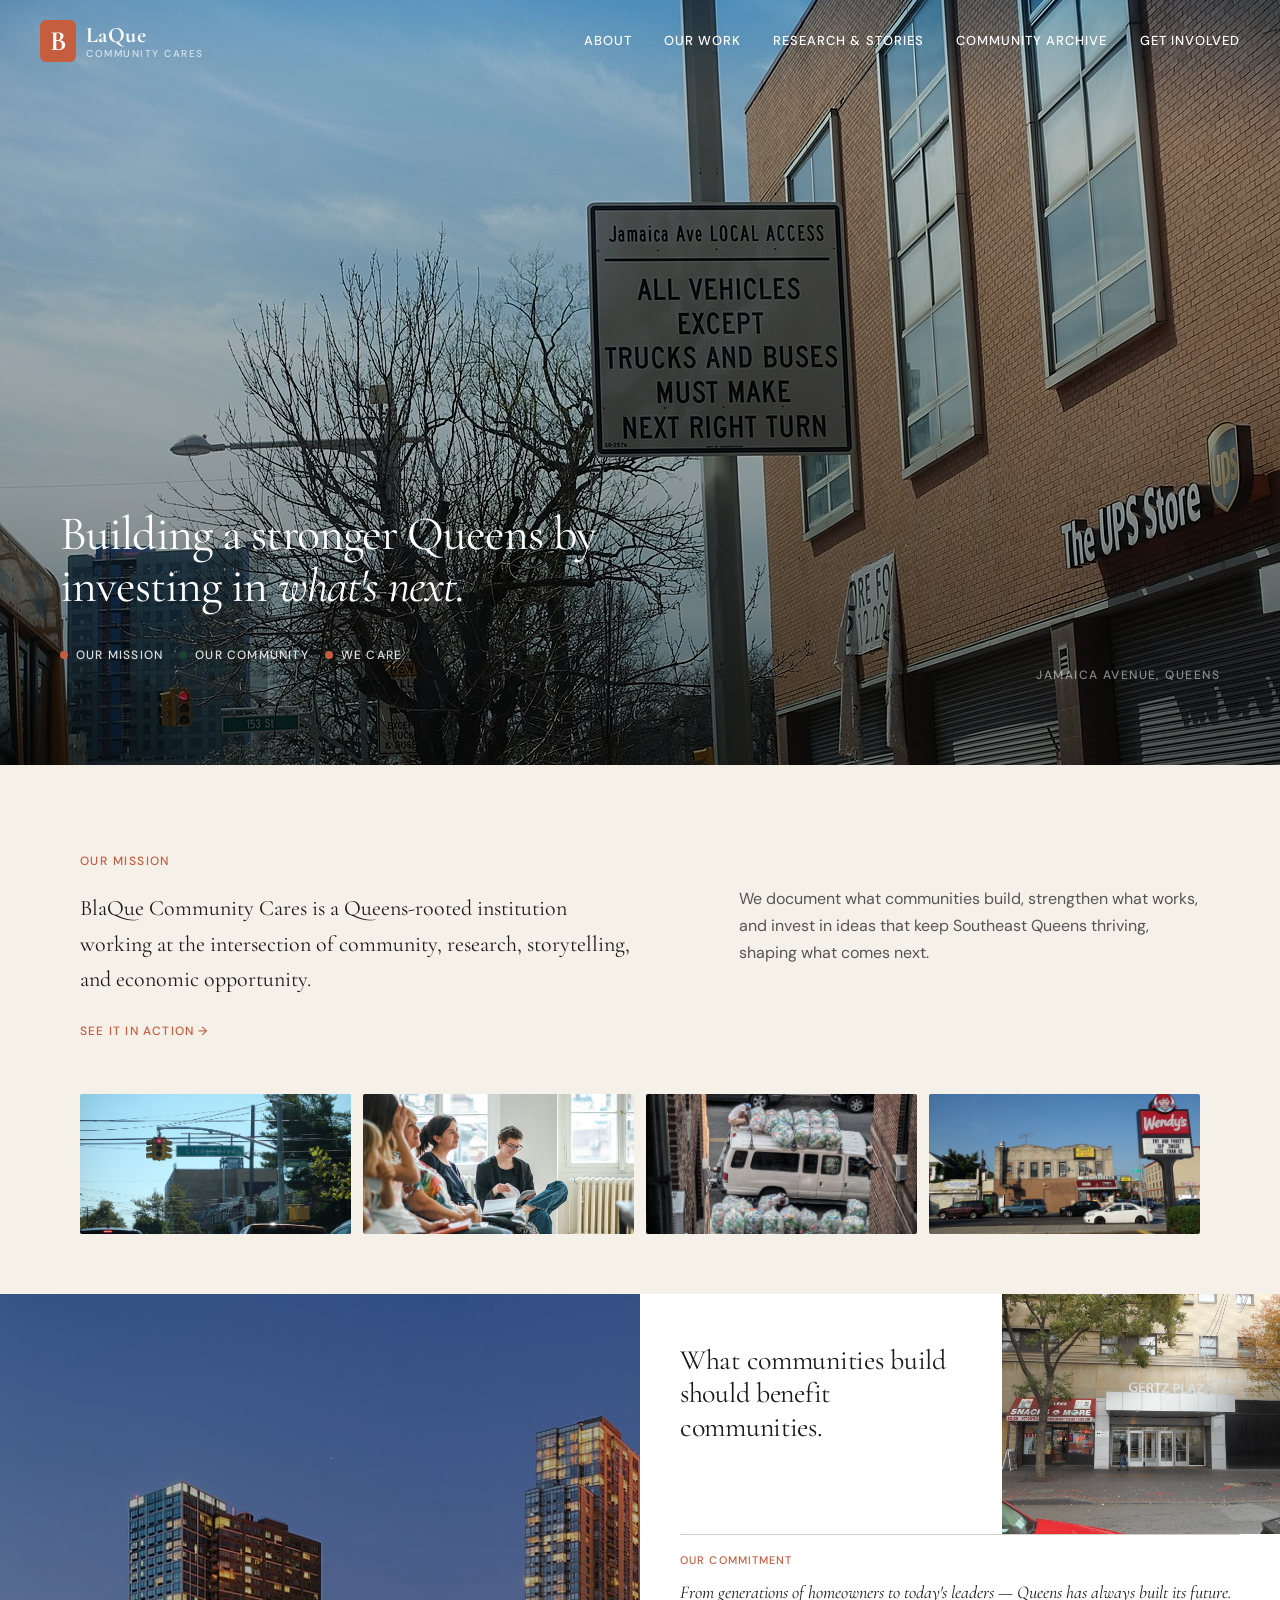
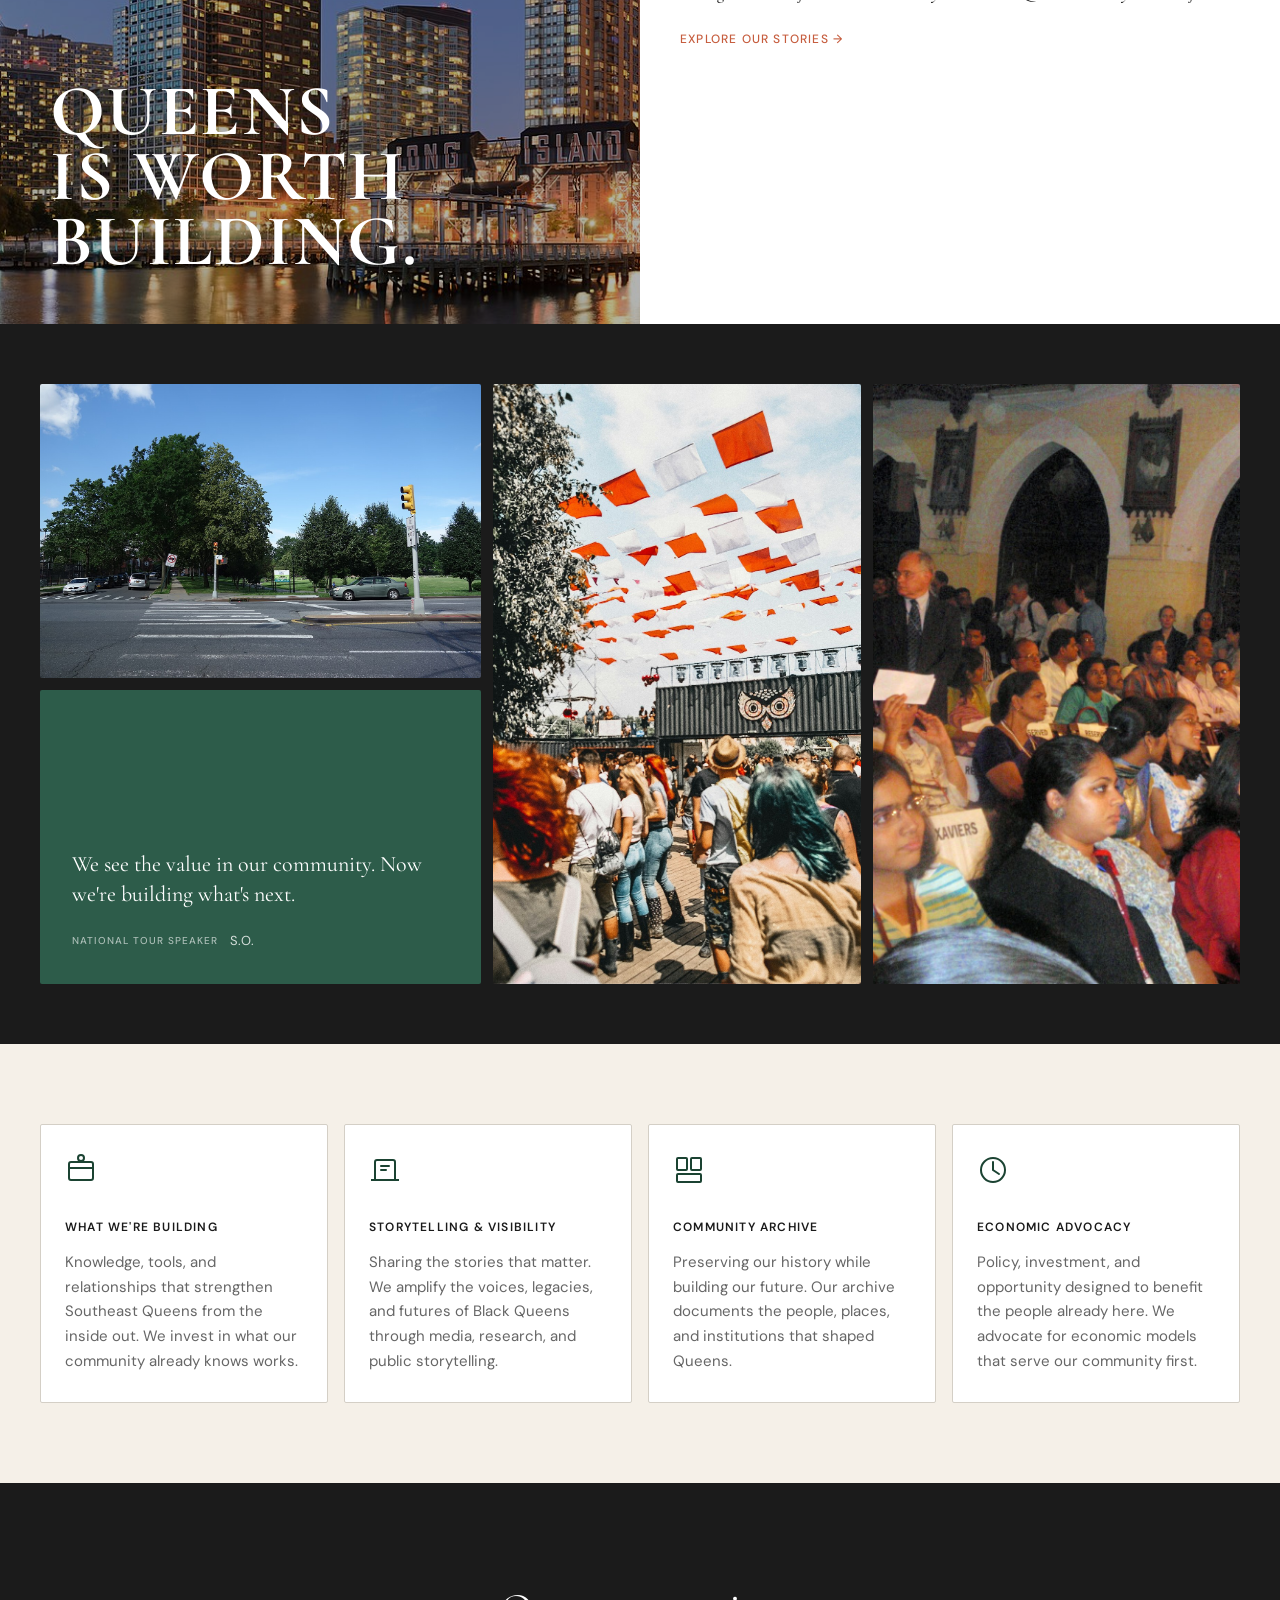
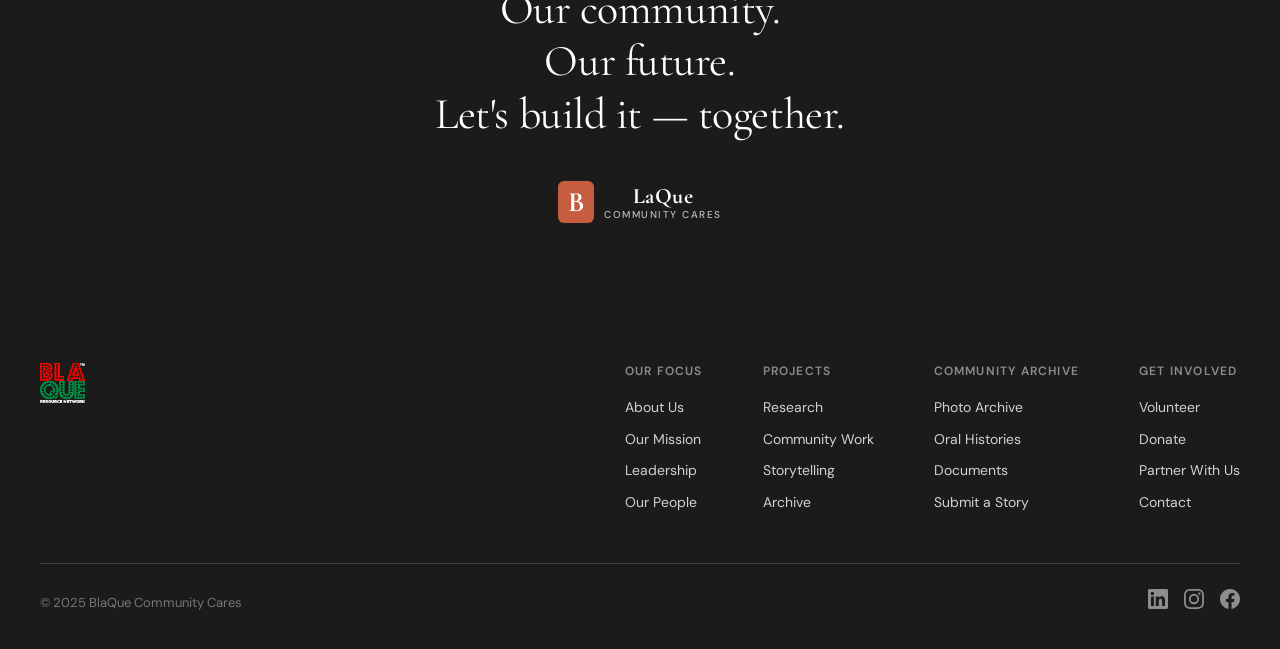
==== commit 87fe255a: "Replace placeholder images with real photos from Wikimedia Commons + Unsplash 22 photos sourced acro" ====
--- a/index.html
+++ b/index.html
@@ -94,17 +94,17 @@
           </div>
         </div>
         <div class="mission__photos">
-          <div class="img-placeholder mission__photo" style="background:#C4B5A0;">
-            <span>Historical Photo</span>
-          </div>
-          <div class="img-placeholder mission__photo" style="background:#A89882;">
-            <span>Community Gathering</span>
-          </div>
-          <div class="img-placeholder mission__photo" style="background:#B8A992;">
-            <span>Queens Street Scene</span>
-          </div>
-          <div class="img-placeholder mission__photo" style="background:#9E8E78;">
-            <span>Local Business</span>
+          <div class="mission__photo">
+            <img src="assets/images/mission-1.jpg" alt="Historical photo of Southeast Queens community" loading="lazy">
+          </div>
+          <div class="mission__photo">
+            <img src="assets/images/mission-2.jpg" alt="Community gathering in Queens" loading="lazy">
+          </div>
+          <div class="mission__photo">
+            <img src="assets/images/mission-3.jpg" alt="Street scene in Queens, New York" loading="lazy">
+          </div>
+          <div class="mission__photo">
+            <img src="assets/images/mission-4.jpg" alt="Local business storefront in Jamaica, Queens" loading="lazy">
           </div>
         </div>
       </div>
@@ -125,8 +125,8 @@
             <h2 class="community-value__headline">What communities build should benefit communities.</h2>
           </div>
           <div class="banner-value__top-photo">
-            <div class="img-placeholder community-value__photo" style="background:#5C4A3A;">
-              <span style="color:#a89882;">Food Market Storefront</span>
+            <div class="community-value__photo">
+              <img src="assets/images/food-market.jpg" alt="Local food market storefront in Queens" loading="lazy">
             </div>
           </div>
         </div>
@@ -149,9 +149,7 @@
       <div class="container--wide">
         <div class="history__grid">
           <div class="history__photo-block history__photo--st-albans">
-            <div class="img-placeholder" style="background:#3A3228; height:100%;">
-              <span>St. Albans Improvement Association</span>
-            </div>
+            <img src="assets/images/st-albans.jpg" alt="St. Albans Park in Queens, New York" loading="lazy">
           </div>
           <div class="history__quote-block">
             <p class="history__quote-text">
@@ -163,14 +161,10 @@
             </div>
           </div>
           <div class="history__photo-block history__photo--community">
-            <div class="img-placeholder" style="background:#4A3F35; height:100%;">
-              <span>Community Gathering</span>
-            </div>
+            <img src="assets/images/community-gathering.jpg" alt="Community gathering event in Queens" loading="lazy">
           </div>
           <div class="history__photo-block history__photo--historic">
-            <div class="img-placeholder" style="background:#524840; height:100%;">
-              <span>Historic Meeting</span>
-            </div>
+            <img src="assets/images/historic-meeting.jpg" alt="Historic community town hall meeting" loading="lazy">
           </div>
         </div>
       </div>
--- a/css/global.css
+++ b/css/global.css
@@ -561,8 +561,9 @@
   }
 
   .site-footer__columns {
-    flex-direction: column;
-    gap: 30px;
+    display: grid;
+    grid-template-columns: 1fr 1fr;
+    gap: 24px 20px;
   }
 
   .site-footer__bottom {
--- a/css/homepage.css
+++ b/css/homepage.css
@@ -35,14 +35,9 @@
   position: absolute;
   inset: 0;
   background: #4A3728;
-  /* Warm-toned placeholder for historical Queens street photo */
-  background: linear-gradient(
-    135deg,
-    #4A3728 0%,
-    #5C4A3A 30%,
-    #3E3020 60%,
-    #4A3728 100%
-  );
+  background-image: url('../assets/images/hero-bg.jpg');
+  background-size: cover;
+  background-position: center;
 }
 
 .hero__overlay {
@@ -161,6 +156,14 @@
 .mission__photo {
   height: 140px;
   border-radius: 2px;
+  overflow: hidden;
+}
+
+.mission__photo img {
+  width: 100%;
+  height: 100%;
+  object-fit: cover;
+  display: block;
 }
 
 /* ========================================
@@ -185,12 +188,9 @@
   position: absolute;
   inset: 0;
   background: #2A2520;
-  background: linear-gradient(
-    180deg,
-    #2A2520 0%,
-    #3A3228 40%,
-    #2A2520 100%
-  );
+  background-image: url('../assets/images/banner-bg.jpg');
+  background-size: cover;
+  background-position: center;
 }
 
 .banner-value__banner-text {
@@ -298,6 +298,13 @@
   border-radius: 0;
 }
 
+.community-value__photo img {
+  width: 100%;
+  height: 100%;
+  object-fit: cover;
+  display: block;
+}
+
 /* ========================================
    4. HISTORICAL / COMMUNITY SECTION
    ======================================== */
@@ -341,6 +348,13 @@
   font-size: 12px;
   color: #6a6058;
   background: #3A3228;
+}
+
+.history__photo-block img {
+  width: 100%;
+  height: 100%;
+  object-fit: cover;
+  display: block;
 }
 
 .history__quote-block {
@@ -664,6 +678,11 @@
     height: 200px !important;
   }
 
+  .history__photo-block img {
+    height: 200px;
+    object-fit: cover;
+  }
+
   .history__quote-block {
     padding: 28px;
   }
@@ -767,6 +786,11 @@
     height: 160px !important;
   }
 
+  .history__photo-block img {
+    height: 160px;
+    object-fit: cover;
+  }
+
   .history__quote-text {
     font-size: 18px;
   }
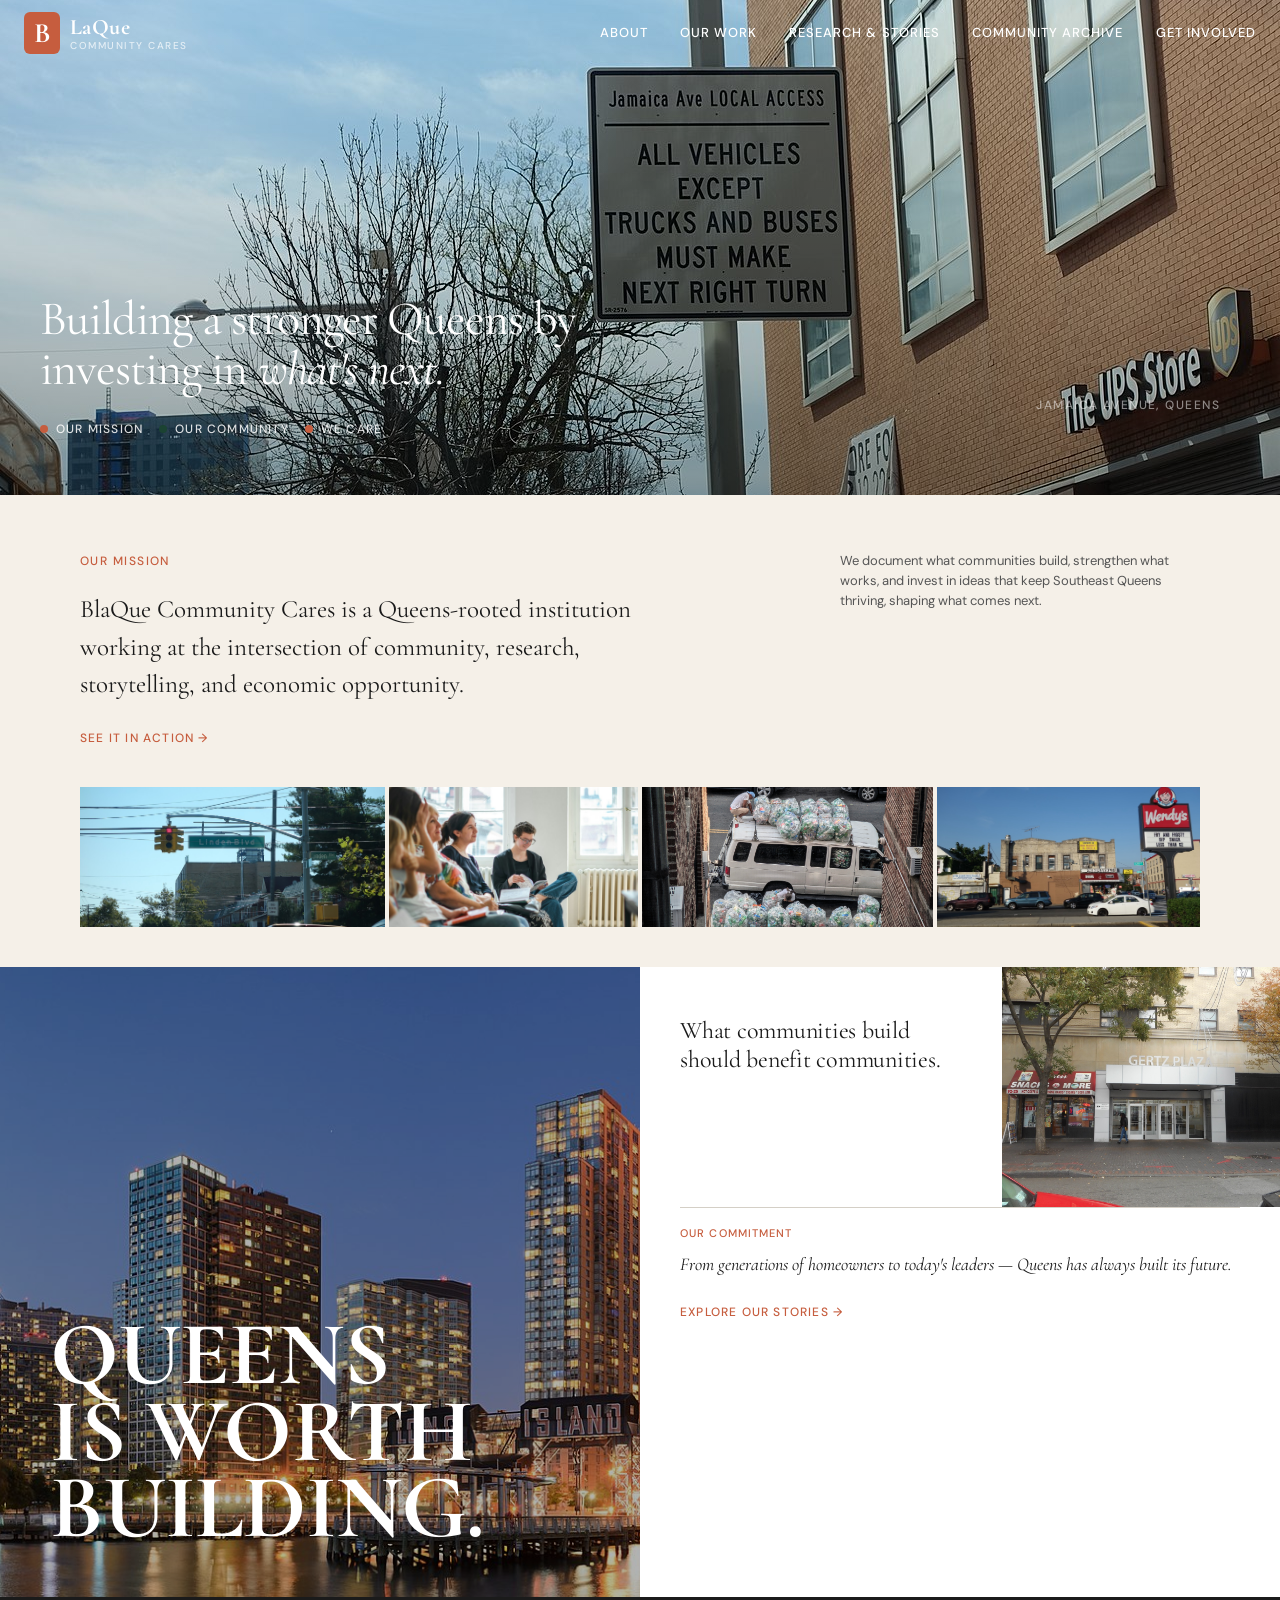
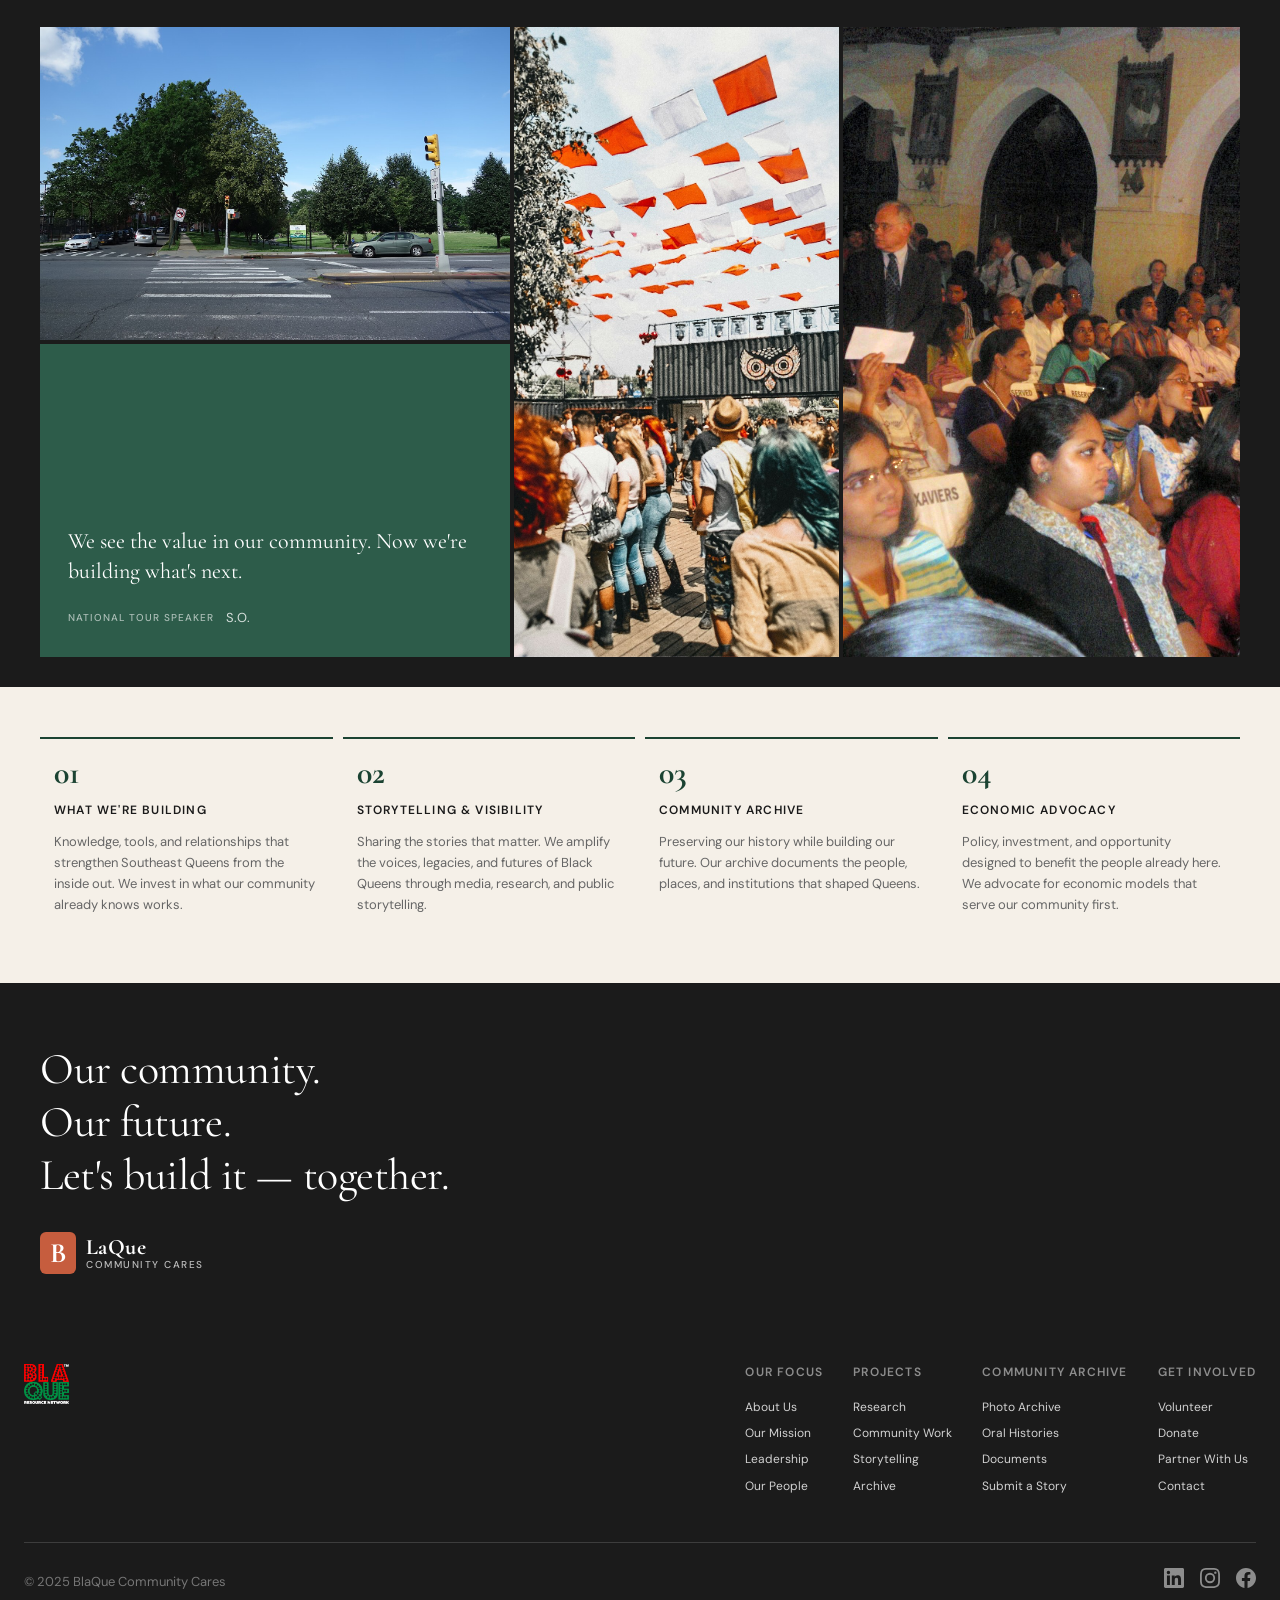
==== commit 8efdcf9c: "De-polish homepage: restore Alecia's intentional brutalism Per Alecia's feedback that the build was " ====
--- a/index.html
+++ b/index.html
@@ -175,51 +175,28 @@
       <div class="container--wide">
         <div class="cards__grid">
           <div class="card">
-            <div class="card__icon">
-              <svg width="32" height="32" viewBox="0 0 32 32" fill="none" xmlns="http://www.w3.org/2000/svg">
-                <rect x="4" y="8" width="24" height="18" rx="2" stroke="#1B4332" stroke-width="2"/>
-                <path d="M4 14h24" stroke="#1B4332" stroke-width="2"/>
-                <circle cx="16" cy="4" r="3" stroke="#1B4332" stroke-width="2"/>
-              </svg>
-            </div>
+            <span class="card__number">01</span>
             <h3 class="card__title caption">What We're Building</h3>
             <p class="card__text">
               Knowledge, tools, and relationships that strengthen Southeast Queens from the inside out. We invest in what our community already knows works.
             </p>
           </div>
           <div class="card">
-            <div class="card__icon">
-              <svg width="32" height="32" viewBox="0 0 32 32" fill="none" xmlns="http://www.w3.org/2000/svg">
-                <path d="M6 26V8a2 2 0 012-2h16a2 2 0 012 2v18" stroke="#1B4332" stroke-width="2"/>
-                <path d="M2 26h28" stroke="#1B4332" stroke-width="2"/>
-                <path d="M12 12h8M12 16h5" stroke="#1B4332" stroke-width="2" stroke-linecap="round"/>
-              </svg>
-            </div>
+            <span class="card__number">02</span>
             <h3 class="card__title caption">Storytelling &amp; Visibility</h3>
             <p class="card__text">
               Sharing the stories that matter. We amplify the voices, legacies, and futures of Black Queens through media, research, and public storytelling.
             </p>
           </div>
           <div class="card">
-            <div class="card__icon">
-              <svg width="32" height="32" viewBox="0 0 32 32" fill="none" xmlns="http://www.w3.org/2000/svg">
-                <rect x="4" y="4" width="10" height="12" rx="1" stroke="#1B4332" stroke-width="2"/>
-                <rect x="18" y="4" width="10" height="12" rx="1" stroke="#1B4332" stroke-width="2"/>
-                <rect x="4" y="20" width="24" height="8" rx="1" stroke="#1B4332" stroke-width="2"/>
-              </svg>
-            </div>
+            <span class="card__number">03</span>
             <h3 class="card__title caption">Community Archive</h3>
             <p class="card__text">
               Preserving our history while building our future. Our archive documents the people, places, and institutions that shaped Queens.
             </p>
           </div>
           <div class="card">
-            <div class="card__icon">
-              <svg width="32" height="32" viewBox="0 0 32 32" fill="none" xmlns="http://www.w3.org/2000/svg">
-                <circle cx="16" cy="16" r="12" stroke="#1B4332" stroke-width="2"/>
-                <path d="M16 8v8l6 4" stroke="#1B4332" stroke-width="2" stroke-linecap="round"/>
-              </svg>
-            </div>
+            <span class="card__number">04</span>
             <h3 class="card__title caption">Economic Advocacy</h3>
             <p class="card__text">
               Policy, investment, and opportunity designed to benefit the people already here. We advocate for economic models that serve our community first.
@@ -233,7 +210,7 @@
     <section class="footer-cta reveal" id="get-involved">
       <h2>Our community.<br>Our future.<br>Let's build it — together.</h2>
       <div class="footer-cta__logo">
-        <a href="index.html" class="site-header__logo" style="justify-content:center;">
+        <a href="index.html" class="site-header__logo">
           <span class="site-header__logo-icon">
             <svg viewBox="0 0 36 42" fill="none" xmlns="http://www.w3.org/2000/svg">
               <rect x="0" y="0" width="36" height="42" rx="6" fill="#C65D3E"/>
--- a/css/global.css
+++ b/css/global.css
@@ -165,11 +165,10 @@
   left: 0;
   right: 0;
   z-index: 1000;
-  padding: 20px 40px;
+  padding: 12px 24px;
   display: flex;
   align-items: center;
   justify-content: space-between;
-  transition: background var(--transition-med), box-shadow var(--transition-med);
 }
 
 .site-header--transparent {
@@ -178,7 +177,6 @@
 
 .site-header--solid {
   background: var(--color-primary);
-  box-shadow: 0 2px 20px rgba(0,0,0,0.15);
 }
 
 .site-header__logo {
@@ -269,7 +267,7 @@
 .site-footer {
   background: var(--color-bg-dark);
   color: var(--color-text-light);
-  padding: 60px 40px 30px;
+  padding: 40px 24px 20px;
 }
 
 .site-footer__top {
@@ -304,7 +302,7 @@
 
 .site-footer__columns {
   display: flex;
-  gap: 60px;
+  gap: 30px;
 }
 
 .site-footer__column h4 {
@@ -319,10 +317,9 @@
 
 .site-footer__column a {
   display: block;
-  font-size: 14px;
+  font-size: 12px;
   color: rgba(255,255,255,0.8);
-  margin-bottom: 8px;
-  transition: color var(--transition-fast);
+  margin-bottom: 6px;
 }
 
 .site-footer__column a:hover {
@@ -389,8 +386,7 @@
   font-size: 14px;
   font-weight: 600;
   padding: 14px 28px;
-  border-radius: 4px;
-  transition: all var(--transition-fast);
+  border-radius: 0;
   text-transform: uppercase;
   letter-spacing: 0.05em;
 }
@@ -504,8 +500,7 @@
 .footer-cta {
   background: var(--color-bg-dark);
   color: var(--color-text-light);
-  text-align: center;
-  padding: 80px 40px;
+  padding: 60px 40px;
 }
 
 .footer-cta h2 {
--- a/css/homepage.css
+++ b/css/homepage.css
@@ -2,21 +2,10 @@
    BlaQue Community Cares — Homepage Styles
    ============================================ */
 
-/* --- Reveal Animation --- */
+/* --- Reveal Animation (disabled for brutalist feel) --- */
 .reveal {
   opacity: 1;
-  transform: translateY(0);
-  transition: opacity 0.8s ease, transform 0.8s ease;
-}
-
-.reveal.will-animate {
-  opacity: 0;
-  transform: translateY(30px);
-}
-
-.reveal.is-visible {
-  opacity: 1;
-  transform: translateY(0);
+  transform: none;
 }
 
 /* ========================================
@@ -24,7 +13,7 @@
    ======================================== */
 .hero {
   position: relative;
-  min-height: 85vh;
+  min-height: 55vh;
   display: flex;
   align-items: flex-end;
   overflow: hidden;
@@ -45,9 +34,9 @@
   inset: 0;
   background: linear-gradient(
     to bottom,
-    rgba(0, 0, 0, 0.15) 0%,
-    rgba(0, 0, 0, 0.35) 60%,
-    rgba(0, 0, 0, 0.55) 100%
+    rgba(0, 0, 0, 0.05) 0%,
+    rgba(0, 0, 0, 0.15) 50%,
+    rgba(0, 0, 0, 0.35) 100%
   );
   z-index: 1;
 }
@@ -55,18 +44,18 @@
 .hero__content {
   position: relative;
   z-index: 2;
-  max-width: 55%;
-  padding: 0 40px 80px 60px;
+  max-width: 50%;
+  padding: 0 0 36px 40px;
   color: var(--color-text-light);
 }
 
 .hero__headline {
   font-family: var(--font-serif);
-  font-size: 56px;
+  font-size: 60px;
   font-weight: 400;
-  line-height: 1.08;
+  line-height: 1.05;
   letter-spacing: -0.02em;
-  margin-bottom: 32px;
+  margin-bottom: 24px;
   color: #fff;
 }
 
@@ -97,15 +86,15 @@
    2. MISSION STATEMENT
    ======================================== */
 .mission {
-  padding: 80px 0 60px;
+  padding: 50px 0 40px;
 }
 
 .mission__grid {
   display: grid;
-  grid-template-columns: 1.3fr 1fr;
-  gap: 60px;
+  grid-template-columns: 1.6fr 0.8fr;
+  gap: 40px;
   align-items: start;
-  margin-bottom: 50px;
+  margin-bottom: 36px;
 }
 
 .mission__label {
@@ -118,8 +107,8 @@
 
 .mission__text {
   font-family: var(--font-serif);
-  font-size: 22px;
-  line-height: 1.6;
+  font-size: 25px;
+  line-height: 1.5;
   color: var(--color-text);
   max-width: 560px;
 }
@@ -138,24 +127,24 @@
 }
 
 .mission__aside {
-  padding-top: 40px;
+  padding-top: 6px;
 }
 
 .mission__aside-text {
-  font-size: 16px;
-  line-height: 1.7;
+  font-size: 13px;
+  line-height: 1.55;
   color: #555;
 }
 
 .mission__photos {
   display: grid;
-  grid-template-columns: repeat(4, 1fr);
-  gap: 12px;
+  grid-template-columns: 1.1fr 0.9fr 1.05fr 0.95fr;
+  gap: 4px;
 }
 
 .mission__photo {
   height: 140px;
-  border-radius: 2px;
+  border-radius: 0;
   overflow: hidden;
 }
 
@@ -201,12 +190,12 @@
 
 .queens-banner__text {
   font-family: var(--font-serif);
-  font-size: 110px;
+  font-size: 130px;
   font-weight: 700;
   text-transform: uppercase;
   color: #fff;
-  letter-spacing: 0.02em;
-  line-height: 0.90;
+  letter-spacing: -0.01em;
+  line-height: 0.85;
   text-align: left;
 }
 
@@ -240,7 +229,7 @@
 
 .community-value__headline {
   font-family: var(--font-serif);
-  font-size: 32px;
+  font-size: 26px;
   font-weight: 400;
   line-height: 1.2;
   letter-spacing: -0.01em;
@@ -309,14 +298,14 @@
    4. HISTORICAL / COMMUNITY SECTION
    ======================================== */
 .history-section {
-  padding: 60px 0;
+  padding: 30px 0;
 }
 
 .history__grid {
   display: grid;
-  grid-template-columns: 1.2fr 1fr 1fr;
+  grid-template-columns: 1.3fr 0.9fr 1.1fr;
   grid-template-rows: 1fr 1fr;
-  gap: 12px;
+  gap: 4px;
   min-height: 500px;
 }
 
@@ -338,7 +327,7 @@
 .history__photo-block {
   position: relative;
   overflow: hidden;
-  border-radius: 2px;
+  border-radius: 0;
 }
 
 .history__photo-block .img-placeholder {
@@ -361,11 +350,11 @@
   grid-column: 1;
   grid-row: 2;
   background: #2D5C4A;
-  padding: 32px;
+  padding: 28px;
   display: flex;
   flex-direction: column;
   justify-content: flex-end;
-  border-radius: 2px;
+  border-radius: 0;
 }
 
 .history__quote-text {
@@ -398,30 +387,36 @@
    5. CATEGORY CARDS
    ======================================== */
 .cards-section {
-  padding: 80px 0;
+  padding: 50px 0;
 }
 
 .cards__grid {
   display: grid;
   grid-template-columns: repeat(4, 1fr);
-  gap: 20px;
+  gap: 12px;
 }
 
 .cards__grid .card {
-  background: #fff;
-  border: 1px solid var(--color-border);
-  padding: 32px 28px;
-  border-radius: 2px;
-  transition: box-shadow var(--transition-fast), transform var(--transition-fast);
+  background: transparent;
+  border: none;
+  border-top: 2px solid var(--color-primary);
+  padding: 20px 16px;
+  border-radius: 0;
 }
 
 .cards__grid .card:hover {
-  box-shadow: 0 6px 24px rgba(0, 0, 0, 0.08);
-  transform: translateY(-2px);
-}
-
-.cards__grid .card__icon {
-  margin-bottom: 20px;
+  box-shadow: none;
+  transform: none;
+}
+
+.card__number {
+  font-family: var(--font-serif);
+  font-size: 32px;
+  font-weight: 700;
+  color: var(--color-primary);
+  margin-bottom: 14px;
+  display: block;
+  line-height: 1;
 }
 
 .cards__grid .card__title {
@@ -434,8 +429,8 @@
 }
 
 .cards__grid .card__text {
-  font-size: 15px;
-  line-height: 1.65;
+  font-size: 13px;
+  line-height: 1.6;
   color: #666;
 }
 
@@ -443,7 +438,8 @@
    6. FOOTER CTA
    ======================================== */
 .footer-cta {
-  padding: 100px 40px 80px;
+  padding: 60px 40px 50px;
+  text-align: left;
 }
 
 .footer-cta h2 {
@@ -452,13 +448,13 @@
   font-weight: 400;
   line-height: 1.2;
   color: #fff;
-  max-width: 700px;
-  margin: 0 auto 40px;
+  max-width: none;
+  margin: 0 0 30px;
 }
 
 .footer-cta__logo {
   display: flex;
-  justify-content: center;
+  justify-content: flex-start;
 }
 
 .footer-cta__logo .site-header__logo {
@@ -482,19 +478,19 @@
   }
 
   .queens-banner__text {
-    font-size: 72px;
+    font-size: 90px;
   }
 
   .community-value__headline {
-    font-size: 28px;
+    font-size: 24px;
   }
 
   .cards__grid {
-    gap: 16px;
+    gap: 10px;
   }
 
   .cards__grid .card {
-    padding: 28px 24px;
+    padding: 18px 14px;
   }
 }
 
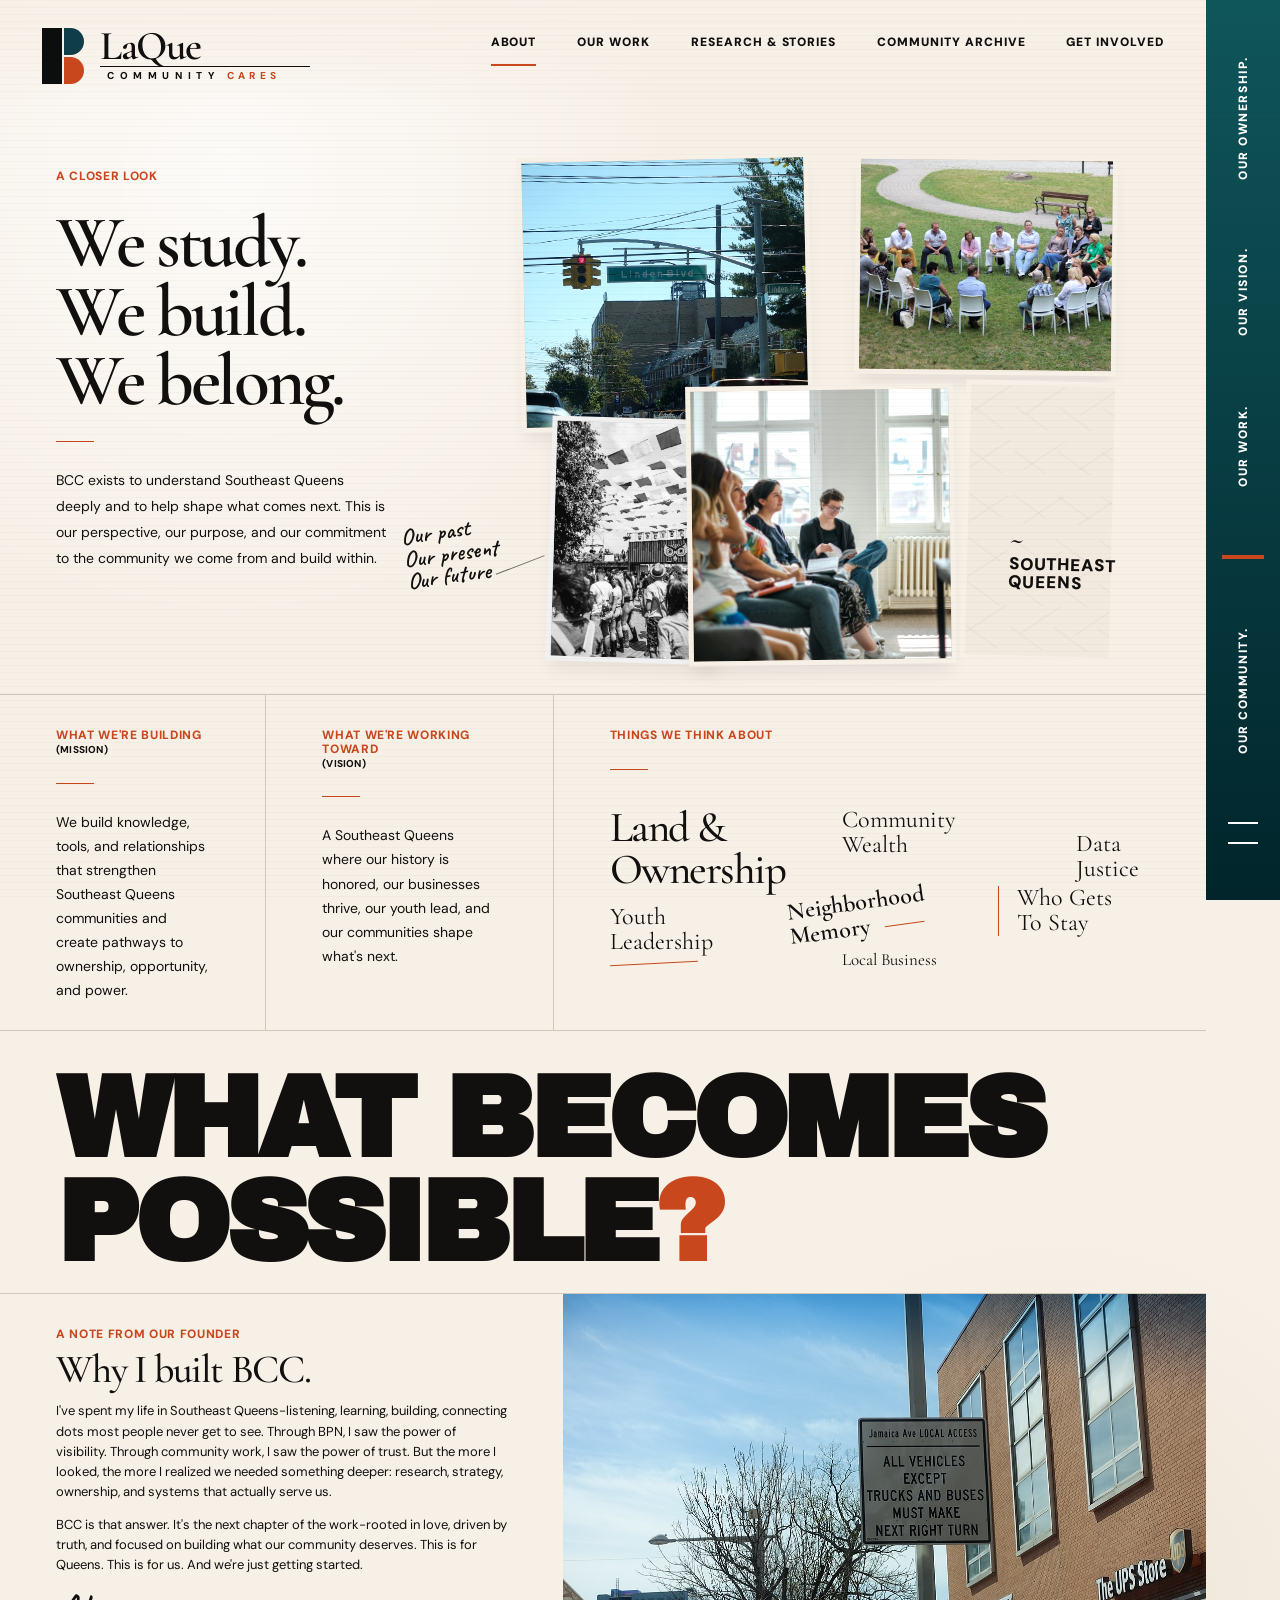
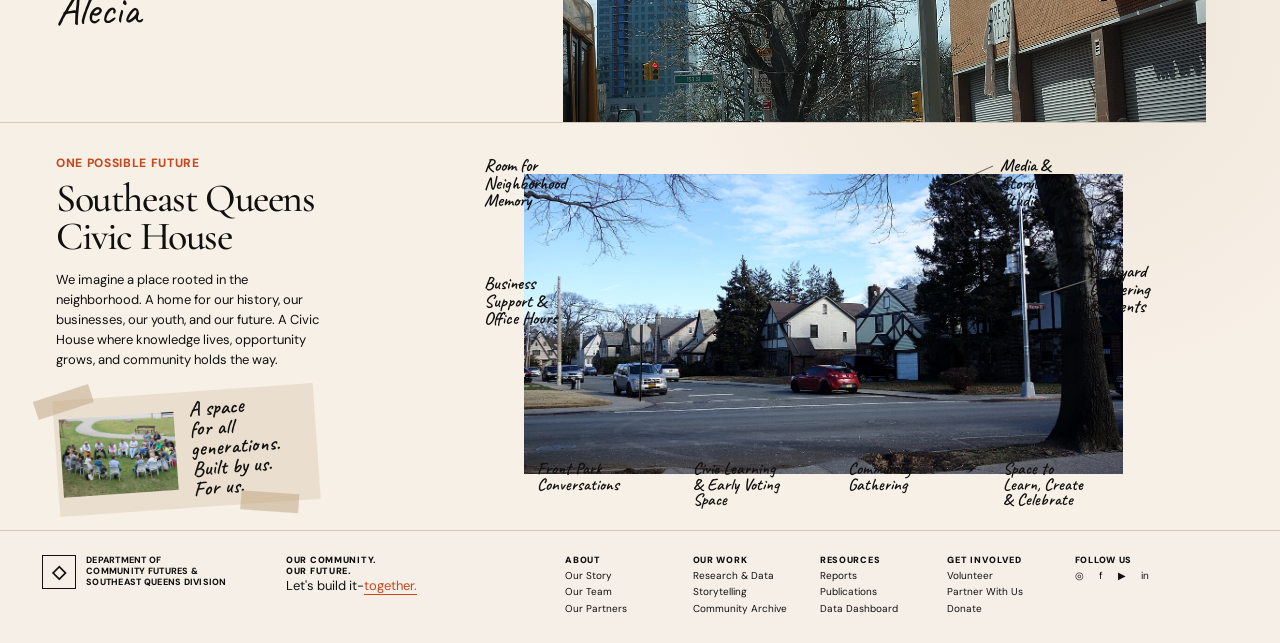
==== commit ecc63f89: "Match reference site layouts" ====
--- a/index.html
+++ b/index.html
@@ -3,42 +3,36 @@
 <head>
   <meta charset="UTF-8">
   <meta name="viewport" content="width=device-width, initial-scale=1.0">
-  <title>BlaQue Community Cares — Building a Stronger Queens</title>
-  <meta name="description" content="BlaQue Community Cares is a Queens-rooted institution working at the intersection of community, research, storytelling, and economic opportunity.">
-
-  <!-- Google Fonts -->
+  <title>BlaQue Community Cares - We Study. We Build. We Belong.</title>
+  <meta name="description" content="BlaQue Community Cares studies, builds, and belongs with Southeast Queens.">
+
   <link rel="preconnect" href="https://fonts.googleapis.com">
   <link rel="preconnect" href="https://fonts.gstatic.com" crossorigin>
-  <link href="https://fonts.googleapis.com/css2?family=Cormorant+Garamond:ital,wght@0,400;0,600;0,700;1,400&family=DM+Sans:wght@400;500;600;700&display=swap" rel="stylesheet">
-
-  <!-- Stylesheets -->
+  <link href="https://fonts.googleapis.com/css2?family=Archivo+Black&family=Caveat:wght@500;600&family=Cormorant+Garamond:ital,wght@0,400;0,600;0,700;1,400;1,600&family=DM+Sans:wght@400;500;600;700;800&display=swap" rel="stylesheet">
+  <link rel="icon" href="data:,">
+
   <link rel="stylesheet" href="css/global.css">
   <link rel="stylesheet" href="css/homepage.css">
 </head>
 <body>
-
-  <!-- ========== HEADER ========== -->
-  <header class="site-header site-header--transparent">
-    <a href="index.html" class="site-header__logo">
-      <span class="site-header__logo-icon">
-        <!-- Inline SVG: rounded rectangle with "B" -->
-        <svg viewBox="0 0 36 42" fill="none" xmlns="http://www.w3.org/2000/svg">
-          <rect x="0" y="0" width="36" height="42" rx="6" fill="#C65D3E"/>
-          <text x="18" y="30" text-anchor="middle" font-family="'Cormorant Garamond', Georgia, serif" font-size="28" font-weight="700" fill="#FFFFFF">B</text>
-        </svg>
+  <header class="site-header editorial-header">
+    <a href="index.html" class="brand-lockup" aria-label="BlaQue Community Cares home">
+      <span class="brand-mark" aria-hidden="true">
+        <span></span><span></span><span></span>
       </span>
-      <span class="site-header__logo-text">
-        <span class="site-header__logo-name">LaQue</span>
-        <span class="site-header__logo-tagline">Community Cares</span>
+      <span class="brand-text">
+        <span class="brand-name">LaQue</span>
+        <span class="brand-rule"></span>
+        <span class="brand-sub">Community <em>Cares</em></span>
       </span>
     </a>
 
     <nav class="site-header__nav" aria-label="Main navigation">
-      <a href="about.html">About</a>
+      <a href="about.html" class="active">About</a>
       <a href="#our-work">Our Work</a>
       <a href="#research">Research &amp; Stories</a>
       <a href="#archive">Community Archive</a>
-      <a href="#get-involved">Get Involved</a>
+      <a href="people.html">Get Involved</a>
     </nav>
 
     <button class="site-header__hamburger" aria-label="Toggle navigation">
@@ -48,244 +42,170 @@
     </button>
   </header>
 
-  <main>
-
-    <!-- ========== 1. HERO ========== -->
-    <section class="hero">
-      <div class="hero__bg" aria-hidden="true"></div>
-      <div class="hero__overlay" aria-hidden="true"></div>
-      <div class="hero__content">
-        <h1 class="hero__headline">
-          Building a stronger Queens by investing in <em class="italic-accent">what's next.</em>
-        </h1>
-        <div class="pill-tags hero__pills">
-          <span class="pill-tag">
-            <span class="pill-tag__dot"></span>
-            Our Mission
-          </span>
-          <span class="pill-tag">
-            <span class="pill-tag__dot" style="background:#1B4332;"></span>
-            Our Community
-          </span>
-          <span class="pill-tag">
-            <span class="pill-tag__dot"></span>
-            We Care
-          </span>
-        </div>
-      </div>
-      <p class="hero__location caption">Jamaica Avenue, Queens</p>
-    </section>
-
-    <!-- ========== 2. MISSION STATEMENT ========== -->
-    <section class="section section--cream mission reveal" id="mission">
-      <div class="container">
-        <div class="mission__grid">
-          <div class="mission__main">
-            <span class="caption mission__label">Our Mission</span>
-            <p class="mission__text body-lg">
-              BlaQue Community Cares is a Queens-rooted institution working at the intersection of community, research, storytelling, and economic opportunity.
-            </p>
-            <a href="#our-work" class="mission__action caption">See it in Action &rarr;</a>
-          </div>
-          <div class="mission__aside">
-            <p class="mission__aside-text">
-              We document what communities build, strengthen what works, and invest in ideas that keep Southeast Queens thriving, shaping what comes next.
-            </p>
-          </div>
-        </div>
-        <div class="mission__photos">
-          <div class="mission__photo">
-            <img src="assets/images/mission-1.jpg" alt="Historical photo of Southeast Queens community" loading="lazy">
-          </div>
-          <div class="mission__photo">
-            <img src="assets/images/mission-2.jpg" alt="Community gathering in Queens" loading="lazy">
-          </div>
-          <div class="mission__photo">
-            <img src="assets/images/mission-3.jpg" alt="Street scene in Queens, New York" loading="lazy">
-          </div>
-          <div class="mission__photo">
-            <img src="assets/images/mission-4.jpg" alt="Local business storefront in Jamaica, Queens" loading="lazy">
-          </div>
-        </div>
-      </div>
-    </section>
-
-    <!-- ========== 3. "QUEENS IS WORTH BUILDING." BANNER + COMMUNITY VALUE ========== -->
-    <section class="banner-value reveal" id="our-work">
-      <div class="banner-value__banner">
-        <div class="queens-banner__bg" aria-hidden="true"></div>
-        <div class="photo-banner__overlay"></div>
-        <div class="banner-value__banner-text">
-          <h2 class="queens-banner__text">Queens<br>is worth<br>building.</h2>
-        </div>
-      </div>
-      <div class="banner-value__content">
-        <div class="banner-value__top">
-          <div class="banner-value__top-text">
-            <h2 class="community-value__headline">What communities build should benefit communities.</h2>
-          </div>
-          <div class="banner-value__top-photo">
-            <div class="community-value__photo">
-              <img src="assets/images/food-market.jpg" alt="Local food market storefront in Queens" loading="lazy">
-            </div>
-          </div>
-        </div>
-        <div class="banner-value__bottom">
-          <div class="banner-value__info">
-            <div class="community-value__commitment">
-              <span class="caption">Our Commitment</span>
-              <p>
-                From generations of homeowners to today's leaders — Queens has always built its future.
-              </p>
-            </div>
-            <a href="#research" class="community-value__link caption">Explore Our Stories &rarr;</a>
-          </div>
-        </div>
-      </div>
-    </section>
-
-    <!-- ========== 5. HISTORICAL / COMMUNITY SECTION ========== -->
-    <section class="section section--dark history-section reveal" id="archive">
-      <div class="container--wide">
-        <div class="history__grid">
-          <div class="history__photo-block history__photo--st-albans">
-            <img src="assets/images/st-albans.jpg" alt="St. Albans Park in Queens, New York" loading="lazy">
-          </div>
-          <div class="history__quote-block">
-            <p class="history__quote-text">
-              We see the value in our community. Now we're building what's next.
-            </p>
-            <div class="history__quote-meta">
-              <span class="caption">National Tour Speaker</span>
-              <span class="history__quote-credit">S.O.</span>
-            </div>
-          </div>
-          <div class="history__photo-block history__photo--community">
-            <img src="assets/images/community-gathering.jpg" alt="Community gathering event in Queens" loading="lazy">
-          </div>
-          <div class="history__photo-block history__photo--historic">
-            <img src="assets/images/historic-meeting.jpg" alt="Historic community town hall meeting" loading="lazy">
-          </div>
-        </div>
-      </div>
-    </section>
-
-    <!-- ========== 6. CATEGORY CARDS ========== -->
-    <section class="section section--cream cards-section reveal" id="research">
-      <div class="container--wide">
-        <div class="cards__grid">
-          <div class="card">
-            <span class="card__number">01</span>
-            <h3 class="card__title caption">What We're Building</h3>
-            <p class="card__text">
-              Knowledge, tools, and relationships that strengthen Southeast Queens from the inside out. We invest in what our community already knows works.
-            </p>
-          </div>
-          <div class="card">
-            <span class="card__number">02</span>
-            <h3 class="card__title caption">Storytelling &amp; Visibility</h3>
-            <p class="card__text">
-              Sharing the stories that matter. We amplify the voices, legacies, and futures of Black Queens through media, research, and public storytelling.
-            </p>
-          </div>
-          <div class="card">
-            <span class="card__number">03</span>
-            <h3 class="card__title caption">Community Archive</h3>
-            <p class="card__text">
-              Preserving our history while building our future. Our archive documents the people, places, and institutions that shaped Queens.
-            </p>
-          </div>
-          <div class="card">
-            <span class="card__number">04</span>
-            <h3 class="card__title caption">Economic Advocacy</h3>
-            <p class="card__text">
-              Policy, investment, and opportunity designed to benefit the people already here. We advocate for economic models that serve our community first.
-            </p>
-          </div>
-        </div>
-      </div>
-    </section>
-
-    <!-- ========== 7. FOOTER CTA ========== -->
-    <section class="footer-cta reveal" id="get-involved">
-      <h2>Our community.<br>Our future.<br>Let's build it — together.</h2>
-      <div class="footer-cta__logo">
-        <a href="index.html" class="site-header__logo">
-          <span class="site-header__logo-icon">
-            <svg viewBox="0 0 36 42" fill="none" xmlns="http://www.w3.org/2000/svg">
-              <rect x="0" y="0" width="36" height="42" rx="6" fill="#C65D3E"/>
-              <text x="18" y="30" text-anchor="middle" font-family="'Cormorant Garamond', Georgia, serif" font-size="28" font-weight="700" fill="#FFFFFF">B</text>
-            </svg>
-          </span>
-          <span class="site-header__logo-text">
-            <span class="site-header__logo-name">LaQue</span>
-            <span class="site-header__logo-tagline">Community Cares</span>
-          </span>
-        </a>
-      </div>
-    </section>
-
+  <aside class="vertical-rail" aria-hidden="true">
+    <span></span>
+    <strong>Our Community.</strong>
+    <i></i>
+    <strong>Our Work.</strong>
+    <strong>Our Vision.</strong>
+    <strong>Our Ownership.</strong>
+  </aside>
+
+  <main class="home-page">
+    <section class="home-hero">
+      <div class="hero-copy">
+        <p class="section-kicker">A Closer Look</p>
+        <h1>We study.<br>We build.<br>We belong.</h1>
+        <span class="short-rule"></span>
+        <p>
+          BCC exists to understand Southeast Queens deeply and to help shape what comes next.
+          This is our perspective, our purpose, and our commitment to the community we come
+          from and build within.
+        </p>
+        <p class="script-note script-note--hero">Our past<br>Our present<br>Our future</p>
+      </div>
+
+      <div class="hero-collage" aria-label="Southeast Queens visual collage">
+        <figure class="collage-card collage-card--market">
+          <img src="assets/images/collage-linden.jpg" alt="Linden fruit market storefront in Southeast Queens">
+        </figure>
+        <figure class="collage-card collage-card--meeting">
+          <img src="assets/images/collage-meeting.jpg" alt="Community leaders gathered around a map">
+        </figure>
+        <figure class="collage-card collage-card--portrait">
+          <img src="assets/images/collage-event.jpg" alt="Historic community portrait">
+        </figure>
+        <figure class="collage-card collage-card--steps">
+          <img src="assets/images/collage-gathering.jpg" alt="Young community members sitting together on a stoop">
+        </figure>
+        <div class="map-tile">
+          <span>~</span>
+          <strong>Southeast<br>Queens</strong>
+        </div>
+      </div>
+    </section>
+
+    <section class="mission-band" id="our-work">
+      <article>
+        <p class="section-kicker">What We're Building<br><small>(Mission)</small></p>
+        <span class="short-rule"></span>
+        <p>We build knowledge, tools, and relationships that strengthen Southeast Queens communities and create pathways to ownership, opportunity, and power.</p>
+      </article>
+      <article>
+        <p class="section-kicker">What We're Working Toward<br><small>(Vision)</small></p>
+        <span class="short-rule"></span>
+        <p>A Southeast Queens where our history is honored, our businesses thrive, our youth lead, and our communities shape what's next.</p>
+      </article>
+      <article class="topic-field" id="research">
+        <p class="section-kicker">Things We Think About</p>
+        <span class="short-rule"></span>
+        <div class="topics">
+          <strong>Land &amp;<br>Ownership</strong>
+          <span>Community<br>Wealth</span>
+          <span>Data<br>Justice</span>
+          <span class="script-note">Neighborhood<br>Memory</span>
+          <span>Youth<br>Leadership</span>
+          <span>Who Gets<br>To Stay</span>
+          <span>Local Business</span>
+        </div>
+      </article>
+    </section>
+
+    <section class="possible-banner">
+      <h2>What Becomes<br>Possible<span>?</span></h2>
+    </section>
+
+    <section class="founder-note">
+      <div class="founder-copy">
+        <p class="section-kicker">A Note From Our Founder</p>
+        <h2>Why I built BCC.</h2>
+        <p>
+          I've spent my life in Southeast Queens-listening, learning, building, connecting dots most people never get to see.
+          Through BPN, I saw the power of visibility. Through community work, I saw the power of trust. But the more I looked,
+          the more I realized we needed something deeper: research, strategy, ownership, and systems that actually serve us.
+        </p>
+        <p>
+          BCC is that answer. It's the next chapter of the work-rooted in love, driven by truth, and focused on building what
+          our community deserves. This is for Queens. This is for us. And we're just getting started.
+        </p>
+        <p class="signature">Alecia</p>
+      </div>
+      <figure>
+        <img src="assets/images/hero-bg.jpg" alt="Founder portrait in an office near a window">
+      </figure>
+    </section>
+
+    <section class="civic-house" id="archive">
+      <div class="civic-copy">
+        <p class="section-kicker">One Possible Future</p>
+        <h2>Southeast Queens<br>Civic House</h2>
+        <p>
+          We imagine a place rooted in the neighborhood. A home for our history, our businesses,
+          our youth, and our future. A Civic House where knowledge lives, opportunity grows, and
+          community holds the way.
+        </p>
+        <div class="tape-note">
+          <img src="assets/images/collage-meeting.jpg" alt="Small community meeting">
+          <span>A space<br>for all<br>generations.<br>Built by us.<br>For us.</span>
+        </div>
+      </div>
+
+      <div class="house-board">
+        <p class="script-note note-memory">Room for<br>Neighborhood<br>Memory</p>
+        <p class="script-note note-media">Media &amp;<br>Storytelling<br>Studio</p>
+        <p class="script-note note-office">Business<br>Support &amp;<br>Office Hours</p>
+        <p class="script-note note-events">Backyard<br>Gathering<br>&amp; Events</p>
+        <figure>
+          <img src="assets/images/civic-house.jpg" alt="Southeast Queens civic house concept">
+        </figure>
+        <div class="house-labels">
+          <span>Front Park<br>Conversations</span>
+          <span>Civic Learning<br>&amp; Early Voting<br>Space</span>
+          <span>Community<br>Gathering</span>
+          <span>Space to<br>Learn, Create<br>&amp; Celebrate</span>
+        </div>
+      </div>
+    </section>
   </main>
 
-  <!-- ========== FOOTER ========== -->
-  <footer class="site-footer">
-    <div class="site-footer__top">
-      <div class="site-footer__brand">
-        <a href="index.html" class="site-footer__logo">
-          <img src="assets/images/logo-white.png" alt="BlaQue Community Cares" class="site-footer__logo-img">
-        </a>
-      </div>
-      <div class="site-footer__columns">
-        <div class="site-footer__column">
-          <h4>Our Focus</h4>
-          <a href="about.html">About Us</a>
-          <a href="about.html#mission">Our Mission</a>
-          <a href="about.html#team">Leadership</a>
-          <a href="people.html">Our People</a>
-        </div>
-        <div class="site-footer__column">
-          <h4>Projects</h4>
-          <a href="#research">Research</a>
-          <a href="#our-work">Community Work</a>
-          <a href="#research">Storytelling</a>
-          <a href="#archive">Archive</a>
-        </div>
-        <div class="site-footer__column">
-          <h4>Community Archive</h4>
-          <a href="#archive">Photo Archive</a>
-          <a href="#archive">Oral Histories</a>
-          <a href="#archive">Documents</a>
-          <a href="#archive">Submit a Story</a>
-        </div>
-        <div class="site-footer__column">
-          <h4>Get Involved</h4>
-          <a href="#get-involved">Volunteer</a>
-          <a href="#get-involved">Donate</a>
-          <a href="#get-involved">Partner With Us</a>
-          <a href="#get-involved">Contact</a>
-        </div>
-      </div>
+  <footer class="editorial-footer">
+    <div class="footer-seal">
+      <span>Department of<br>Community Futures &amp;<br>Southeast Queens Division</span>
     </div>
-    <div class="site-footer__bottom">
-      <span>&copy; 2025 BlaQue Community Cares</span>
-      <div class="site-footer__social">
-        <a href="#" aria-label="LinkedIn">
-          <svg width="20" height="20" viewBox="0 0 24 24" fill="currentColor" xmlns="http://www.w3.org/2000/svg">
-            <path d="M20.447 20.452h-3.554v-5.569c0-1.328-.027-3.037-1.852-3.037-1.853 0-2.136 1.445-2.136 2.939v5.667H9.351V9h3.414v1.561h.046c.477-.9 1.637-1.85 3.37-1.85 3.601 0 4.267 2.37 4.267 5.455v6.286zM5.337 7.433a2.062 2.062 0 01-2.063-2.065 2.064 2.064 0 112.063 2.065zm1.782 13.019H3.555V9h3.564v11.452zM22.225 0H1.771C.792 0 0 .774 0 1.729v20.542C0 23.227.792 24 1.771 24h20.451C23.2 24 24 23.227 24 22.271V1.729C24 .774 23.2 0 22.222 0h.003z"/>
-          </svg>
-        </a>
-        <a href="#" aria-label="Instagram">
-          <svg width="20" height="20" viewBox="0 0 24 24" fill="currentColor" xmlns="http://www.w3.org/2000/svg">
-            <path d="M12 2.163c3.204 0 3.584.012 4.85.07 3.252.148 4.771 1.691 4.919 4.919.058 1.265.069 1.645.069 4.849 0 3.205-.012 3.584-.069 4.849-.149 3.225-1.664 4.771-4.919 4.919-1.266.058-1.644.07-4.85.07-3.204 0-3.584-.012-4.849-.07-3.26-.149-4.771-1.699-4.919-4.92-.058-1.265-.07-1.644-.07-4.849 0-3.204.013-3.583.07-4.849.149-3.227 1.664-4.771 4.919-4.919 1.266-.057 1.645-.069 4.849-.069zM12 0C8.741 0 8.333.014 7.053.072 2.695.272.273 2.69.073 7.052.014 8.333 0 8.741 0 12c0 3.259.014 3.668.072 4.948.2 4.358 2.618 6.78 6.98 6.98C8.333 23.986 8.741 24 12 24c3.259 0 3.668-.014 4.948-.072 4.354-.2 6.782-2.618 6.979-6.98.059-1.28.073-1.689.073-4.948 0-3.259-.014-3.667-.072-4.947-.196-4.354-2.617-6.78-6.979-6.98C15.668.014 15.259 0 12 0zm0 5.838a6.162 6.162 0 100 12.324 6.162 6.162 0 000-12.324zM12 16a4 4 0 110-8 4 4 0 010 8zm6.406-11.845a1.44 1.44 0 100 2.881 1.44 1.44 0 000-2.881z"/>
-          </svg>
-        </a>
-        <a href="#" aria-label="Facebook">
-          <svg width="20" height="20" viewBox="0 0 24 24" fill="currentColor" xmlns="http://www.w3.org/2000/svg">
-            <path d="M24 12.073c0-6.627-5.373-12-12-12s-12 5.373-12 12c0 5.99 4.388 10.954 10.125 11.854v-8.385H7.078v-3.47h3.047V9.43c0-3.007 1.792-4.669 4.533-4.669 1.312 0 2.686.235 2.686.235v2.953H15.83c-1.491 0-1.956.925-1.956 1.874v2.25h3.328l-.532 3.47h-2.796v8.385C19.612 23.027 24 18.062 24 12.073z"/>
-          </svg>
-        </a>
-      </div>
+    <div class="footer-promise">
+      <strong>Our community.<br>Our future.</strong>
+      <span>Let's build it-<em>together.</em></span>
     </div>
+    <nav aria-label="Footer navigation">
+      <div>
+        <strong>About</strong>
+        <a href="about.html">Our Story</a>
+        <a href="about.html#team">Our Team</a>
+        <a href="people.html">Our Partners</a>
+      </div>
+      <div>
+        <strong>Our Work</strong>
+        <a href="#research">Research &amp; Data</a>
+        <a href="#archive">Storytelling</a>
+        <a href="#archive">Community Archive</a>
+      </div>
+      <div>
+        <strong>Resources</strong>
+        <a href="#research">Reports</a>
+        <a href="#research">Publications</a>
+        <a href="#research">Data Dashboard</a>
+      </div>
+      <div>
+        <strong>Get Involved</strong>
+        <a href="people.html#want-in">Volunteer</a>
+        <a href="people.html#want-in">Partner With Us</a>
+        <a href="people.html#want-in">Donate</a>
+      </div>
+      <div>
+        <strong>Follow Us</strong>
+        <span class="social-row">&#9678; f &#9654; in</span>
+      </div>
+    </nav>
   </footer>
 
   <script src="js/main.js"></script>
--- a/css/global.css
+++ b/css/global.css
@@ -1,12 +1,30 @@
 /* ============================================
-   BlaQue Community Cares — Design System
+   BlaQue Community Cares - Editorial Brutalist Base
    ============================================ */
 
-/* --- Reset & Base --- */
 *, *::before, *::after {
+  box-sizing: border-box;
+}
+
+* {
   margin: 0;
   padding: 0;
-  box-sizing: border-box;
+}
+
+:root {
+  --ink: #11100e;
+  --paper: #f7f0e7;
+  --paper-deep: #efe6d8;
+  --muted: #766f66;
+  --line: #d2c8ba;
+  --orange: #c9471d;
+  --teal: #083f44;
+  --teal-bright: #18706f;
+  --black: #0c0d0d;
+  --font-serif: "Cormorant Garamond", "Bodoni 72", Didot, Georgia, serif;
+  --font-sans: "DM Sans", Arial, Helvetica, sans-serif;
+  --font-heavy: "Archivo Black", Impact, "Arial Black", sans-serif;
+  --font-script: "Caveat", "Bradley Hand", cursive;
 }
 
 html {
@@ -16,17 +34,32 @@
 }
 
 body {
-  font-family: var(--font-sans);
-  font-size: 17px;
-  line-height: 1.7;
-  color: var(--color-text);
-  background: #fff;
+  min-width: 320px;
+  background:
+    radial-gradient(circle at 18% 8%, rgba(255, 255, 255, 0.74), transparent 28rem),
+    radial-gradient(circle at 82% 72%, rgba(230, 217, 198, 0.5), transparent 24rem),
+    var(--paper);
+  color: var(--ink);
+  font-family: var(--font-sans);
+  font-size: 16px;
+  line-height: 1.55;
+}
+
+body::before {
+  content: "";
+  position: fixed;
+  inset: 0;
+  pointer-events: none;
+  background-image: linear-gradient(rgba(17, 16, 14, 0.025) 1px, transparent 1px);
+  background-size: 100% 7px;
+  mix-blend-mode: multiply;
+  z-index: 9999;
 }
 
 img {
-  max-width: 100%;
+  display: block;
+  width: 100%;
   height: auto;
-  display: block;
 }
 
 a {
@@ -34,545 +67,405 @@
   text-decoration: none;
 }
 
+button {
+  border: 0;
+  background: none;
+  color: inherit;
+  font: inherit;
+}
+
 ul, ol {
   list-style: none;
 }
 
-button {
-  font-family: inherit;
-  cursor: pointer;
-  border: none;
-  background: none;
-}
-
-/* --- CSS Variables (Design Tokens) --- */
-:root {
-  /* Colors */
-  --color-primary: #1B4332;
-  --color-primary-light: #2D6A4F;
-  --color-cream: #F5F0E8;
-  --color-accent: #C65D3E;
-  --color-text: #1A1A1A;
-  --color-text-light: #FFFFFF;
-  --color-bg-dark: #1B1B1B;
-  --color-border: #D4CFC6;
-
-  /* Typography */
-  --font-serif: 'Cormorant Garamond', Georgia, serif;
-  --font-sans: 'DM Sans', 'Inter', sans-serif;
-
-  /* Spacing */
-  --section-pad: 100px 0;
-  --section-pad-sm: 60px 0;
-  --container-max: 1200px;
-  --container-pad: 0 40px;
-
-  /* Transitions */
-  --transition-fast: 0.2s ease;
-  --transition-med: 0.35s ease;
-}
-
-/* --- Typography Scale --- */
-h1, .h1 {
-  font-family: var(--font-serif);
-  font-size: 56px;
-  font-weight: 400;
-  line-height: 1.1;
-  letter-spacing: -0.02em;
-}
-
-h2, .h2 {
-  font-family: var(--font-serif);
-  font-size: 42px;
-  font-weight: 400;
+.section-kicker {
+  color: var(--orange);
+  font-family: var(--font-sans);
+  font-size: 12px;
+  font-weight: 800;
+  letter-spacing: 0.055em;
   line-height: 1.15;
-  letter-spacing: -0.01em;
-}
-
-h3, .h3 {
-  font-family: var(--font-sans);
-  font-size: 24px;
+  text-transform: uppercase;
+}
+
+.section-kicker small {
+  color: var(--ink);
+  font-size: 10px;
+  letter-spacing: 0.02em;
+}
+
+.short-rule {
+  display: block;
+  width: 38px;
+  height: 1px;
+  margin: 26px 0;
+  background: var(--orange);
+}
+
+.script-note {
+  color: var(--ink);
+  font-family: var(--font-script);
+  font-size: 23px;
   font-weight: 600;
-  line-height: 1.3;
-}
-
-h4, .h4 {
-  font-family: var(--font-sans);
-  font-size: 18px;
-  font-weight: 600;
-  line-height: 1.4;
-}
-
-.caption {
-  font-family: var(--font-sans);
-  font-size: 13px;
-  font-weight: 500;
-  text-transform: uppercase;
-  letter-spacing: 0.1em;
-}
-
-.body-lg {
-  font-size: 20px;
-  line-height: 1.7;
-}
-
-.italic-accent {
-  font-family: var(--font-serif);
-  font-style: italic;
-}
-
-/* --- Layout --- */
-.container {
-  max-width: var(--container-max);
-  margin: 0 auto;
-  padding: var(--container-pad);
-}
-
-.container--narrow {
-  max-width: 800px;
-  margin: 0 auto;
-  padding: var(--container-pad);
-}
-
-.container--wide {
-  max-width: 1400px;
-  margin: 0 auto;
-  padding: var(--container-pad);
-}
-
-.section {
-  padding: var(--section-pad);
-}
-
-.section--cream {
-  background: var(--color-cream);
-}
-
-.section--dark {
-  background: var(--color-bg-dark);
-  color: var(--color-text-light);
-}
-
-.section--primary {
-  background: var(--color-primary);
-  color: var(--color-text-light);
-}
-
-/* --- Shared Header --- */
+  line-height: 0.98;
+}
+
+.signature {
+  font-family: var(--font-script);
+  font-size: 44px;
+  line-height: 1;
+}
+
+/* Header */
 .site-header {
   position: fixed;
   top: 0;
   left: 0;
+  right: 74px;
+  z-index: 50;
+  display: flex;
+  align-items: flex-start;
+  justify-content: space-between;
+  gap: 36px;
+  padding: 28px 42px 14px;
+  color: var(--ink);
+  background: linear-gradient(to bottom, rgba(247, 240, 231, 0.94), rgba(247, 240, 231, 0.72), transparent);
+}
+
+.brand-lockup {
+  display: grid;
+  grid-template-columns: 49px auto;
+  gap: 9px;
+  align-items: start;
+  min-width: 260px;
+}
+
+.brand-mark {
+  display: grid;
+  width: 43px;
+  height: 58px;
+  grid-template-columns: 20px 20px;
+  grid-template-rows: 27px 27px;
+  gap: 2px;
+}
+
+.brand-mark span:nth-child(1) {
+  grid-row: 1 / 3;
+  background: var(--black);
+}
+
+.brand-mark span:nth-child(2) {
+  border-radius: 0 18px 18px 0;
+  background: #0f3e49;
+}
+
+.brand-mark span:nth-child(3) {
+  border-radius: 0 18px 18px 0;
+  background: var(--orange);
+}
+
+.brand-text {
+  display: grid;
+  gap: 1px;
+}
+
+.brand-name {
+  font-family: var(--font-serif);
+  font-size: 41px;
+  font-weight: 600;
+  line-height: 0.9;
+  letter-spacing: -0.035em;
+}
+
+.brand-rule {
+  width: 210px;
+  height: 1px;
+  background: var(--ink);
+}
+
+.brand-sub {
+  padding-left: 7px;
+  font-family: var(--font-sans);
+  font-size: 10px;
+  font-weight: 800;
+  letter-spacing: 0.56em;
+  text-transform: uppercase;
+}
+
+.brand-sub em {
+  color: var(--orange);
+  font-style: normal;
+  letter-spacing: 0.42em;
+}
+
+.site-header__nav {
+  display: flex;
+  gap: clamp(22px, 3.2vw, 54px);
+  align-items: center;
+  padding-top: 5px;
+}
+
+.site-header__nav a {
+  position: relative;
+  font-family: var(--font-sans);
+  font-size: 12px;
+  font-weight: 900;
+  letter-spacing: 0.08em;
+  text-transform: uppercase;
+  white-space: nowrap;
+}
+
+.site-header__nav a.active::after,
+.site-header__nav a:hover::after {
+  content: "";
+  position: absolute;
+  left: 0;
   right: 0;
-  z-index: 1000;
-  padding: 12px 24px;
+  bottom: -14px;
+  height: 2px;
+  background: var(--orange);
+}
+
+.site-header__hamburger {
+  display: none;
+  width: 34px;
+  padding: 4px;
+}
+
+.site-header__hamburger span {
+  display: block;
+  width: 25px;
+  height: 2px;
+  margin: 6px 0;
+  background: currentColor;
+}
+
+/* Fixed side rail */
+.vertical-rail {
+  position: fixed;
+  top: 0;
+  right: 0;
+  bottom: 0;
+  z-index: 60;
+  width: 74px;
   display: flex;
   align-items: center;
-  justify-content: space-between;
-}
-
-.site-header--transparent {
-  background: transparent;
-}
-
-.site-header--solid {
-  background: var(--color-primary);
-}
-
-.site-header__logo {
-  display: flex;
-  align-items: center;
-  gap: 10px;
-}
-
-.site-header__logo-icon {
-  width: 36px;
-  height: 42px;
-  display: flex;
-  align-items: center;
-  justify-content: center;
-}
-
-.site-header__logo-icon svg {
-  width: 100%;
-  height: 100%;
-}
-
-.site-header__logo-text {
-  display: flex;
-  flex-direction: column;
-  line-height: 1.1;
-}
-
-.site-header__logo-name {
+  justify-content: space-around;
+  padding: 22px 0;
+  writing-mode: vertical-rl;
+  transform: rotate(180deg);
+  color: #fff;
+  background: linear-gradient(180deg, #01252b 0%, #0f565b 100%);
+}
+
+.vertical-rail span {
+  width: 30px;
+  height: 22px;
+  border-top: 2px solid currentColor;
+  border-bottom: 2px solid currentColor;
+}
+
+.vertical-rail strong {
+  font-family: var(--font-sans);
+  font-size: 12px;
+  font-weight: 900;
+  letter-spacing: 0.13em;
+  text-transform: uppercase;
+}
+
+.vertical-rail i {
+  display: block;
+  width: 42px;
+  height: 4px;
+  background: var(--orange);
+}
+
+/* Footer */
+.editorial-footer {
+  display: grid;
+  grid-template-columns: 210px 1fr 2.5fr;
+  gap: 34px;
+  align-items: start;
+  padding: 24px 102px 28px 42px;
+  border-top: 1px solid var(--line);
+  background: rgba(247, 240, 231, 0.94);
+}
+
+.footer-seal {
+  min-height: 45px;
+  padding-left: 44px;
+  position: relative;
+  font-size: 9px;
+  font-weight: 800;
+  letter-spacing: 0.03em;
+  line-height: 1.25;
+  text-transform: uppercase;
+}
+
+.footer-seal::before {
+  content: "\25C7";
+  position: absolute;
+  left: 0;
+  top: 0;
+  display: grid;
+  place-items: center;
+  width: 34px;
+  height: 34px;
+  border: 1px solid var(--ink);
+  font-size: 18px;
+}
+
+.footer-promise {
+  display: grid;
+  gap: 3px;
   font-family: var(--font-serif);
-  font-size: 22px;
-  font-weight: 700;
-  color: var(--color-text-light);
-  letter-spacing: 0.02em;
-}
-
-.site-header__logo-tagline {
-  font-family: var(--font-sans);
+  font-size: 19px;
+  line-height: 1.08;
+}
+
+.footer-promise span {
+  font-family: var(--font-sans);
+  font-size: 13px;
+}
+
+.footer-promise em {
+  color: var(--orange);
+  font-style: normal;
+  text-decoration: underline;
+  text-underline-offset: 4px;
+}
+
+.editorial-footer nav {
+  display: grid;
+  grid-template-columns: repeat(5, minmax(90px, 1fr));
+  gap: 24px;
+}
+
+.editorial-footer nav div {
+  display: grid;
+  align-content: start;
+  gap: 3px;
+}
+
+.editorial-footer strong {
+  font-family: var(--font-sans);
+  font-size: 9px;
+  font-weight: 900;
+  letter-spacing: 0.08em;
+  line-height: 1.2;
+  text-transform: uppercase;
+}
+
+.editorial-footer a,
+.editorial-footer .social-row {
+  color: var(--ink);
   font-size: 10px;
-  font-weight: 500;
-  text-transform: uppercase;
-  letter-spacing: 0.15em;
-  color: rgba(255,255,255,0.7);
-}
-
-.site-header__nav {
-  display: flex;
-  align-items: center;
-  gap: 32px;
-}
-
-.site-header__nav a {
-  font-family: var(--font-sans);
-  font-size: 13px;
-  font-weight: 500;
-  text-transform: uppercase;
-  letter-spacing: 0.08em;
-  color: var(--color-text-light);
-  transition: opacity var(--transition-fast);
-  white-space: nowrap;
-}
-
-.site-header__nav a:hover {
-  opacity: 0.75;
-}
-
-.site-header__nav a.active {
-  border-bottom: 2px solid var(--color-accent);
-  padding-bottom: 2px;
-}
-
-/* Mobile nav toggle */
-.site-header__hamburger {
-  display: none;
-  flex-direction: column;
-  gap: 5px;
-  padding: 5px;
-  cursor: pointer;
-}
-
-.site-header__hamburger span {
-  width: 24px;
-  height: 2px;
-  background: var(--color-text-light);
-  transition: var(--transition-fast);
-}
-
-/* --- Shared Footer --- */
-.site-footer {
-  background: var(--color-bg-dark);
-  color: var(--color-text-light);
-  padding: 40px 24px 20px;
-}
-
-.site-footer__top {
-  display: flex;
-  justify-content: space-between;
-  align-items: flex-start;
-  gap: 60px;
-  padding-bottom: 40px;
-  border-bottom: 1px solid rgba(255,255,255,0.15);
-}
-
-.site-footer__logo {
-  display: flex;
-  align-items: center;
-  gap: 10px;
-}
-
-.site-footer__logo-name {
-  font-family: var(--font-serif);
-  font-size: 20px;
-  font-weight: 700;
-  color: var(--color-text-light);
-}
-
-.site-footer__logo-tagline {
-  font-family: var(--font-sans);
-  font-size: 9px;
-  text-transform: uppercase;
-  letter-spacing: 0.15em;
-  color: rgba(255,255,255,0.5);
-}
-
-.site-footer__columns {
-  display: flex;
-  gap: 30px;
-}
-
-.site-footer__column h4 {
-  font-family: var(--font-sans);
-  font-size: 12px;
-  font-weight: 600;
-  text-transform: uppercase;
-  letter-spacing: 0.1em;
-  margin-bottom: 16px;
-  color: rgba(255,255,255,0.5);
-}
-
-.site-footer__column a {
-  display: block;
-  font-size: 12px;
-  color: rgba(255,255,255,0.8);
-  margin-bottom: 6px;
-}
-
-.site-footer__column a:hover {
-  color: #fff;
-}
-
-.site-footer__bottom {
-  display: flex;
-  justify-content: space-between;
-  align-items: center;
-  padding-top: 24px;
-  font-size: 13px;
-  color: rgba(255,255,255,0.4);
-}
-
-.site-footer__social {
-  display: flex;
-  gap: 16px;
-}
-
-.site-footer__social a {
-  color: rgba(255,255,255,0.5);
-  font-size: 18px;
-  transition: color var(--transition-fast);
-}
-
-.site-footer__social a:hover {
-  color: #fff;
-}
-
-/* --- Shared Components --- */
-
-/* Pill Tags */
-.pill-tags {
-  display: flex;
-  gap: 16px;
-  flex-wrap: wrap;
-}
-
-.pill-tag {
-  display: inline-flex;
-  align-items: center;
-  gap: 8px;
-  font-family: var(--font-sans);
-  font-size: 12px;
-  font-weight: 500;
-  text-transform: uppercase;
-  letter-spacing: 0.1em;
-}
-
-.pill-tag__dot {
-  width: 8px;
-  height: 8px;
-  border-radius: 50%;
-  background: var(--color-accent);
-}
-
-/* Buttons */
-.btn {
-  display: inline-flex;
-  align-items: center;
-  gap: 8px;
-  font-family: var(--font-sans);
-  font-size: 14px;
-  font-weight: 600;
-  padding: 14px 28px;
-  border-radius: 0;
-  text-transform: uppercase;
-  letter-spacing: 0.05em;
-}
-
-.btn--primary {
-  background: var(--color-primary);
-  color: var(--color-text-light);
-}
-
-.btn--primary:hover {
-  background: var(--color-primary-light);
-}
-
-.btn--accent {
-  background: var(--color-accent);
-  color: var(--color-text-light);
-}
-
-.btn--accent:hover {
-  background: #b5533a;
-}
-
-.btn--outline {
-  border: 2px solid var(--color-text-light);
-  color: var(--color-text-light);
-  background: transparent;
-}
-
-.btn--outline:hover {
-  background: rgba(255,255,255,0.1);
-}
-
-/* Full-bleed photo sections */
-.photo-banner {
-  position: relative;
-  width: 100%;
-  min-height: 60vh;
-  display: flex;
-  align-items: center;
-  justify-content: center;
-  overflow: hidden;
-}
-
-.photo-banner__bg {
-  position: absolute;
-  inset: 0;
-  width: 100%;
-  height: 100%;
-  object-fit: cover;
-}
-
-.photo-banner__overlay {
-  position: absolute;
-  inset: 0;
-  background: rgba(0,0,0,0.3);
-}
-
-.photo-banner__content {
-  position: relative;
-  z-index: 2;
-  text-align: center;
-  color: var(--color-text-light);
-  padding: 40px;
-}
-
-/* Card Component */
-.card {
-  background: #fff;
-  border: 1px solid var(--color-border);
-  padding: 32px;
-  transition: box-shadow var(--transition-fast);
-}
-
-.card:hover {
-  box-shadow: 0 4px 20px rgba(0,0,0,0.08);
-}
-
-.card__icon {
-  font-size: 28px;
-  margin-bottom: 16px;
-}
-
-.card__title {
-  font-family: var(--font-sans);
-  font-size: 18px;
-  font-weight: 600;
-  margin-bottom: 12px;
-}
-
-.card__text {
-  font-size: 15px;
-  color: #555;
-  line-height: 1.6;
-}
-
-/* Image placeholders */
-.img-placeholder {
-  background: #d1cbc3;
-  display: flex;
-  align-items: center;
-  justify-content: center;
-  color: #8a8278;
-  font-family: var(--font-sans);
-  font-size: 13px;
-  font-weight: 500;
-  text-transform: uppercase;
-  letter-spacing: 0.05em;
-}
-
-/* Footer CTA block */
-.footer-cta {
-  background: var(--color-bg-dark);
-  color: var(--color-text-light);
-  padding: 60px 40px;
-}
-
-.footer-cta h2 {
-  font-family: var(--font-serif);
-  font-size: 42px;
-  max-width: 700px;
-  margin: 0 auto 30px;
-  line-height: 1.2;
-}
-
-/* --- Responsive --- */
-@media (max-width: 1024px) {
-  h1, .h1 { font-size: 44px; }
-  h2, .h2 { font-size: 34px; }
-  .site-header { padding: 16px 24px; }
-  .container, .container--narrow, .container--wide { padding: 0 24px; }
-  .site-footer__top { flex-direction: column; gap: 30px; }
-}
-
-@media (max-width: 768px) {
-  h1, .h1 { font-size: 36px; }
-  h2, .h2 { font-size: 28px; }
-  h3, .h3 { font-size: 20px; }
-  .section { padding: var(--section-pad-sm); }
-  .container, .container--narrow, .container--wide { padding: 0 20px; }
+  line-height: 1.35;
+}
+
+.social-row {
+  word-spacing: 12px;
+}
+
+.reveal,
+.reveal.is-visible,
+.will-animate {
+  opacity: 1;
+  transform: none;
+}
+
+@media (max-width: 1100px) {
+  .site-header {
+    right: 0;
+  }
+
+  .vertical-rail {
+    display: none;
+  }
+}
+
+@media (max-width: 900px) {
+  .site-header {
+    align-items: center;
+    padding: 16px 18px;
+    background: rgba(247, 240, 231, 0.96);
+  }
+
+  .brand-lockup {
+    grid-template-columns: 34px auto;
+    min-width: 0;
+  }
+
+  .brand-mark {
+    width: 31px;
+    height: 42px;
+    grid-template-columns: 14px 14px;
+    grid-template-rows: 20px 20px;
+  }
+
+  .brand-name {
+    font-size: 30px;
+  }
+
+  .brand-rule {
+    width: 150px;
+  }
+
+  .brand-sub {
+    font-size: 8px;
+    letter-spacing: 0.36em;
+  }
+
+  .site-header__hamburger {
+    display: block;
+  }
 
   .site-header__nav {
+    position: absolute;
+    top: 74px;
+    left: 18px;
+    right: 18px;
     display: none;
-    position: fixed;
-    top: 0;
-    left: 0;
-    right: 0;
-    bottom: 0;
-    background: var(--color-primary);
-    flex-direction: column;
-    align-items: center;
-    justify-content: center;
-    gap: 24px;
-    z-index: 999;
+    padding: 18px;
+    background: var(--paper);
+    border: 1px solid var(--ink);
   }
 
   .site-header__nav.is-open {
-    display: flex;
-  }
-
-  .site-header__nav a {
-    font-size: 18px;
-  }
-
-  .site-header__hamburger {
-    display: flex;
-    z-index: 1001;
-  }
-
-  .site-footer__columns {
     display: grid;
-    grid-template-columns: 1fr 1fr;
-    gap: 24px 20px;
-  }
-
-  .site-footer__bottom {
-    flex-direction: column;
-    gap: 16px;
-    text-align: center;
-  }
-
-  .footer-cta h2 { font-size: 28px; }
-}
-
-@media (max-width: 480px) {
-  h1, .h1 { font-size: 30px; }
-  h2, .h2 { font-size: 24px; }
-  .site-header { padding: 14px 16px; }
-  .container, .container--narrow, .container--wide { padding: 0 16px; }
-}
+    gap: 14px;
+  }
+
+  .site-header__nav a.active::after,
+  .site-header__nav a:hover::after {
+    bottom: -5px;
+  }
+
+  .editorial-footer {
+    grid-template-columns: 1fr;
+    padding: 28px 20px;
+  }
+
+  .editorial-footer nav {
+    grid-template-columns: repeat(2, minmax(120px, 1fr));
+  }
+}
+
+@media (max-width: 520px) {
+  body {
+    font-size: 15px;
+  }
+
+  .brand-rule,
+  .brand-sub {
+    display: none;
+  }
+
+  .site-header__nav {
+    top: 66px;
+  }
+
+  .editorial-footer nav {
+    grid-template-columns: 1fr;
+  }
+}
--- a/css/homepage.css
+++ b/css/homepage.css
@@ -1,805 +1,592 @@
 /* ============================================
-   BlaQue Community Cares — Homepage Styles
+   Homepage - Reference 1
    ============================================ */
 
-/* --- Reveal Animation (disabled for brutalist feel) --- */
-.reveal {
-  opacity: 1;
-  transform: none;
-}
-
-/* ========================================
-   1. HERO SECTION
-   ======================================== */
-.hero {
+.home-page {
+  padding-right: 74px;
+}
+
+.home-hero {
+  display: grid;
+  grid-template-columns: minmax(410px, 34vw) minmax(600px, 1fr);
+  gap: 46px;
+  min-height: 655px;
+  padding: 160px 96px 34px 56px;
+  border-bottom: 1px solid var(--line);
+}
+
+.hero-copy {
   position: relative;
-  min-height: 55vh;
-  display: flex;
-  align-items: flex-end;
+  padding-top: 10px;
+}
+
+.hero-copy h1 {
+  max-width: 440px;
+  margin-top: 24px;
+  font-family: var(--font-serif);
+  font-size: clamp(64px, 5.75vw, 86px);
+  font-weight: 600;
+  letter-spacing: -0.045em;
+  line-height: 0.94;
+}
+
+.hero-copy p:not(.section-kicker):not(.script-note) {
+  max-width: 335px;
+  font-size: 14px;
+  line-height: 1.85;
+}
+
+.script-note--hero {
+  position: absolute;
+  right: -32px;
+  bottom: 72px;
+  transform: rotate(-8deg);
+}
+
+.script-note--hero::after {
+  content: "";
+  position: absolute;
+  left: 88px;
+  bottom: 13px;
+  width: 52px;
+  height: 1px;
+  background: var(--muted);
+  transform: rotate(-13deg);
+}
+
+.hero-collage {
+  position: relative;
+  min-height: 500px;
+}
+
+.collage-card {
+  position: absolute;
   overflow: hidden;
-  padding: 0;
-}
-
-.hero__bg {
-  position: absolute;
-  inset: 0;
-  background: #4A3728;
-  background-image: url('../assets/images/hero-bg.jpg');
-  background-size: cover;
-  background-position: center;
-}
-
-.hero__overlay {
-  position: absolute;
-  inset: 0;
-  background: linear-gradient(
-    to bottom,
-    rgba(0, 0, 0, 0.05) 0%,
-    rgba(0, 0, 0, 0.15) 50%,
-    rgba(0, 0, 0, 0.35) 100%
-  );
-  z-index: 1;
-}
-
-.hero__content {
-  position: relative;
-  z-index: 2;
-  max-width: 50%;
-  padding: 0 0 36px 40px;
-  color: var(--color-text-light);
-}
-
-.hero__headline {
-  font-family: var(--font-serif);
-  font-size: 60px;
-  font-weight: 400;
-  line-height: 1.05;
-  letter-spacing: -0.02em;
-  margin-bottom: 24px;
-  color: #fff;
-}
-
-.hero__headline em {
-  font-style: italic;
-  font-weight: 400;
-}
-
-.hero__pills {
-  margin-bottom: 20px;
-}
-
-.hero__pills .pill-tag {
-  color: rgba(255, 255, 255, 0.85);
-}
-
-.hero__location {
-  position: absolute;
-  bottom: 80px;
-  right: 60px;
-  z-index: 2;
-  color: rgba(255, 255, 255, 0.5);
-  font-size: 12px;
-  letter-spacing: 0.12em;
-}
-
-/* ========================================
-   2. MISSION STATEMENT
-   ======================================== */
-.mission {
-  padding: 50px 0 40px;
-}
-
-.mission__grid {
-  display: grid;
-  grid-template-columns: 1.6fr 0.8fr;
-  gap: 40px;
-  align-items: start;
-  margin-bottom: 36px;
-}
-
-.mission__label {
-  display: inline-block;
-  color: var(--color-accent);
-  margin-bottom: 20px;
-  font-size: 12px;
-  letter-spacing: 0.12em;
-}
-
-.mission__text {
-  font-family: var(--font-serif);
-  font-size: 25px;
-  line-height: 1.5;
-  color: var(--color-text);
-  max-width: 560px;
-}
-
-.mission__action {
-  display: inline-block;
-  color: var(--color-accent);
-  font-size: 12px;
-  letter-spacing: 0.1em;
-  margin-top: 24px;
-  transition: opacity var(--transition-fast);
-}
-
-.mission__action:hover {
-  opacity: 0.75;
-}
-
-.mission__aside {
-  padding-top: 6px;
-}
-
-.mission__aside-text {
-  font-size: 13px;
-  line-height: 1.55;
-  color: #555;
-}
-
-.mission__photos {
-  display: grid;
-  grid-template-columns: 1.1fr 0.9fr 1.05fr 0.95fr;
-  gap: 4px;
-}
-
-.mission__photo {
-  height: 140px;
-  border-radius: 0;
-  overflow: hidden;
-}
-
-.mission__photo img {
-  width: 100%;
+  background: #d8c7b2;
+  box-shadow: 0 0 0 5px var(--paper), 0 12px 18px rgba(17, 16, 14, 0.08);
+}
+
+.collage-card img {
   height: 100%;
   object-fit: cover;
-  display: block;
-}
-
-/* ========================================
-   3. BANNER + COMMUNITY VALUE (combined)
-   ======================================== */
-.banner-value {
-  display: grid;
-  grid-template-columns: 1fr 1fr;
-  min-height: 70vh;
-}
-
-.banner-value__banner {
-  position: relative;
-  overflow: hidden;
-  display: flex;
-  align-items: flex-end;
-  justify-content: flex-start;
-  min-height: 60vh;
-}
-
-.queens-banner__bg {
-  position: absolute;
-  inset: 0;
-  background: #2A2520;
-  background-image: url('../assets/images/banner-bg.jpg');
-  background-size: cover;
-  background-position: center;
-}
-
-.banner-value__banner-text {
-  position: relative;
-  z-index: 2;
-  padding: 50px 50px;
-}
-
-.queens-banner__text {
-  font-family: var(--font-serif);
-  font-size: 130px;
-  font-weight: 700;
-  text-transform: uppercase;
-  color: #fff;
-  letter-spacing: -0.01em;
-  line-height: 0.85;
-  text-align: left;
-}
-
-.banner-value__content {
-  display: flex;
-  flex-direction: column;
-  background: #fff;
-  justify-content: flex-start;
-}
-
-.banner-value__top {
-  display: grid;
-  grid-template-columns: 1.3fr 1fr;
-  flex: 0 0 auto;
-}
-
-.banner-value__top-text {
-  padding: 50px 40px 40px;
-}
-
-.banner-value__top-photo {
-  position: relative;
-}
-
-.banner-value__top-photo .community-value__photo {
-  width: 100%;
-  height: 100%;
-  min-height: 240px;
-  border-radius: 0;
-}
-
-.community-value__headline {
-  font-family: var(--font-serif);
-  font-size: 26px;
-  font-weight: 400;
-  line-height: 1.2;
-  letter-spacing: -0.01em;
-  color: var(--color-text);
-}
-
-.banner-value__bottom {
-  flex: 0 0 auto;
-}
-
-.banner-value__info {
-  padding: 0 40px 40px;
-  display: flex;
-  flex-direction: column;
-  justify-content: flex-start;
-}
-
-.community-value__commitment {
-  margin-bottom: 24px;
-  padding-top: 16px;
-  border-top: 1px solid var(--color-border);
-}
-
-.community-value__commitment .caption {
-  display: block;
-  color: var(--color-accent);
-  margin-bottom: 10px;
-  font-size: 11px;
-}
-
-.community-value__commitment p {
-  font-family: var(--font-serif);
-  font-size: 18px;
-  line-height: 1.4;
-  color: var(--color-text);
-  font-style: italic;
-}
-
-.community-value__link {
-  display: inline-block;
-  color: var(--color-accent);
-  font-size: 12px;
-  letter-spacing: 0.1em;
-  transition: opacity var(--transition-fast);
-}
-
-.community-value__link:hover {
-  opacity: 0.75;
-}
-
-.community-value__photo {
-  width: 100%;
-  height: 100%;
-  min-height: 200px;
-  border-radius: 0;
-}
-
-.community-value__photo img {
-  width: 100%;
-  height: 100%;
-  object-fit: cover;
-  display: block;
-}
-
-/* ========================================
-   4. HISTORICAL / COMMUNITY SECTION
-   ======================================== */
-.history-section {
-  padding: 30px 0;
-}
-
-.history__grid {
-  display: grid;
-  grid-template-columns: 1.3fr 0.9fr 1.1fr;
-  grid-template-rows: 1fr 1fr;
-  gap: 4px;
-  min-height: 500px;
-}
-
-.history__photo--st-albans {
-  grid-column: 1;
-  grid-row: 1;
-}
-
-.history__photo--community {
-  grid-column: 2;
-  grid-row: 1 / 3;
-}
-
-.history__photo--historic {
-  grid-column: 3;
-  grid-row: 1 / 3;
-}
-
-.history__photo-block {
-  position: relative;
-  overflow: hidden;
-  border-radius: 0;
-}
-
-.history__photo-block .img-placeholder {
-  display: flex;
-  align-items: center;
-  justify-content: center;
-  font-size: 12px;
-  color: #6a6058;
-  background: #3A3228;
-}
-
-.history__photo-block img {
-  width: 100%;
-  height: 100%;
-  object-fit: cover;
-  display: block;
-}
-
-.history__quote-block {
-  grid-column: 1;
-  grid-row: 2;
-  background: #2D5C4A;
-  padding: 28px;
+  filter: saturate(0.92) contrast(1.08);
+}
+
+.collage-card--market {
+  top: 0;
+  left: 2%;
+  width: 47%;
+  height: 265px;
+  transform: rotate(-1.2deg);
+}
+
+.collage-card--meeting {
+  top: 0;
+  right: 0;
+  width: 42%;
+  height: 210px;
+  transform: rotate(0.6deg);
+}
+
+.collage-card--portrait {
+  left: 7%;
+  bottom: 2px;
+  width: 28%;
+  height: 235px;
+  transform: rotate(1.7deg);
+  filter: grayscale(1);
+}
+
+.collage-card--steps {
+  right: 27%;
+  bottom: 0;
+  width: 43%;
+  height: 270px;
+  transform: rotate(-0.8deg);
+}
+
+.map-tile {
+  position: absolute;
+  right: 0;
+  bottom: 4px;
   display: flex;
   flex-direction: column;
   justify-content: flex-end;
-  border-radius: 0;
-}
-
-.history__quote-text {
+  width: 24%;
+  height: 270px;
+  padding: 0 0 64px 42px;
+  color: var(--ink);
+  background:
+    linear-gradient(35deg, transparent 18px, rgba(17, 16, 14, 0.05) 19px, transparent 20px) 0 0 / 44px 44px,
+    linear-gradient(145deg, transparent 22px, rgba(17, 16, 14, 0.05) 23px, transparent 24px) 0 0 / 55px 55px,
+    #f2eadf;
+  box-shadow: 0 0 0 5px var(--paper);
+  transform: rotate(1.4deg);
+}
+
+.map-tile span {
   font-family: var(--font-serif);
-  font-size: 22px;
-  font-weight: 400;
-  line-height: 1.35;
-  color: #fff;
-  margin-bottom: 20px;
-}
-
-.history__quote-meta {
-  display: flex;
+  font-size: 34px;
+  line-height: 1;
+}
+
+.map-tile strong {
+  font-family: var(--font-sans);
+  font-size: 17px;
+  font-weight: 900;
+  letter-spacing: 0.05em;
+  line-height: 1.05;
+  text-transform: uppercase;
+}
+
+.mission-band {
+  display: grid;
+  grid-template-columns: 1fr 1.08fr 2.45fr;
+  border-bottom: 1px solid var(--line);
+}
+
+.mission-band article {
+  min-height: 265px;
+  padding: 34px 56px 28px;
+  border-right: 1px solid var(--line);
+}
+
+.mission-band article:last-child {
+  border-right: 0;
+}
+
+.mission-band p:not(.section-kicker) {
+  max-width: 295px;
+  font-size: 14px;
+  line-height: 1.72;
+}
+
+.topic-field {
+  padding-right: 72px;
+}
+
+.topics {
+  position: relative;
+  min-height: 170px;
+}
+
+.topics > * {
+  position: absolute;
+}
+
+.topics strong {
+  left: 0;
+  top: 10px;
+  font-family: var(--font-serif);
+  font-size: 43px;
+  font-weight: 500;
+  letter-spacing: -0.035em;
+  line-height: 0.98;
+}
+
+.topics span {
+  font-family: var(--font-serif);
+  font-size: 24px;
+  line-height: 1.03;
+}
+
+.topics span:nth-child(2) {
+  left: 43%;
+  top: 12px;
+}
+
+.topics span:nth-child(3) {
+  right: 2%;
+  top: 36px;
+}
+
+.topics span:nth-child(4) {
+  left: 33%;
+  top: 95px;
+  transform: rotate(-8deg);
+}
+
+.topics span:nth-child(4)::after {
+  content: "";
+  display: inline-block;
+  width: 40px;
+  height: 1px;
+  margin-left: 15px;
+  vertical-align: middle;
+  background: var(--orange);
+}
+
+.topics span:nth-child(5) {
+  left: 0;
+  bottom: 2px;
+}
+
+.topics span:nth-child(5)::after {
+  content: "";
+  display: block;
+  width: 88px;
+  height: 1px;
+  margin-top: 8px;
+  background: var(--orange);
+  transform: rotate(-3deg);
+}
+
+.topics span:nth-child(6) {
+  right: 7%;
+  bottom: 30px;
+  padding-left: 18px;
+  border-left: 1px solid var(--orange);
+}
+
+.topics span:nth-child(7) {
+  left: 43%;
+  bottom: -3px;
+  font-size: 17px;
+}
+
+.possible-banner {
+  padding: 36px 56px 18px;
+  border-bottom: 1px solid var(--line);
+}
+
+.possible-banner h2 {
+  font-family: var(--font-heavy);
+  font-size: clamp(72px, 9vw, 128px);
+  font-weight: 900;
+  letter-spacing: -0.045em;
+  line-height: 0.9;
+  text-transform: uppercase;
+}
+
+.possible-banner span {
+  color: var(--orange);
+}
+
+.founder-note {
+  display: grid;
+  grid-template-columns: minmax(320px, 44vw) 1fr;
+  min-height: 360px;
+  border-bottom: 1px solid var(--line);
+}
+
+.founder-copy {
+  padding: 34px 56px 26px;
+}
+
+.founder-copy h2 {
+  margin: 8px 0 12px;
+  font-family: var(--font-serif);
+  font-size: 40px;
+  font-weight: 500;
+  letter-spacing: -0.03em;
+  line-height: 1;
+}
+
+.founder-copy p:not(.section-kicker):not(.signature) {
+  max-width: 620px;
+  margin-bottom: 13px;
+  font-size: 13px;
+  line-height: 1.55;
+}
+
+.founder-note figure {
+  min-height: 360px;
+  overflow: hidden;
+}
+
+.founder-note img {
+  height: 100%;
+  object-fit: cover;
+  object-position: 50% 30%;
+}
+
+.civic-house {
+  display: grid;
+  grid-template-columns: 31vw 1fr;
+  gap: 24px;
+  padding: 34px 56px 22px;
+}
+
+.civic-copy h2 {
+  margin: 8px 0 14px;
+  font-family: var(--font-serif);
+  font-size: 40px;
+  font-weight: 500;
+  letter-spacing: -0.035em;
+  line-height: 0.96;
+}
+
+.civic-copy > p:not(.section-kicker) {
+  max-width: 275px;
+  font-size: 13px;
+  line-height: 1.55;
+}
+
+.tape-note {
+  position: relative;
+  display: grid;
+  grid-template-columns: 115px 116px;
+  gap: 15px;
   align-items: center;
-  gap: 12px;
-}
-
-.history__quote-meta .caption {
-  color: rgba(255, 255, 255, 0.6);
-  font-size: 10px;
-}
-
-.history__quote-credit {
-  font-family: var(--font-sans);
-  font-size: 13px;
-  color: rgba(255, 255, 255, 0.8);
-}
-
-/* ========================================
-   5. CATEGORY CARDS
-   ======================================== */
-.cards-section {
-  padding: 50px 0;
-}
-
-.cards__grid {
+  width: max-content;
+  margin-top: 22px;
+  padding: 8px 10px 8px 5px;
+  background: rgba(226, 211, 190, 0.62);
+  transform: rotate(-4deg);
+}
+
+.tape-note::before,
+.tape-note::after {
+  content: "";
+  position: absolute;
+  width: 58px;
+  height: 19px;
+  background: rgba(190, 163, 126, 0.5);
+}
+
+.tape-note::before {
+  left: -18px;
+  top: -8px;
+  transform: rotate(-14deg);
+}
+
+.tape-note::after {
+  right: 22px;
+  bottom: -9px;
+  transform: rotate(8deg);
+}
+
+.tape-note img {
+  height: 78px;
+  object-fit: cover;
+}
+
+.tape-note span {
+  font-family: var(--font-script);
+  font-size: 21px;
+  font-weight: 600;
+  line-height: 0.95;
+}
+
+.house-board {
+  position: relative;
+  min-height: 335px;
+  padding-top: 8px;
+}
+
+.house-board figure {
+  position: absolute;
+  left: 7%;
+  right: 4%;
+  bottom: 34px;
+  height: 300px;
+  overflow: hidden;
+}
+
+.house-board img {
+  height: 100%;
+  object-fit: cover;
+  object-position: center 48%;
+  filter: saturate(0.94) contrast(1.04);
+}
+
+.house-board .script-note {
+  position: absolute;
+  z-index: 2;
+  font-size: 18px;
+}
+
+.note-memory {
+  left: 1%;
+  top: 0;
+}
+
+.note-media {
+  right: 12%;
+  top: 0;
+}
+
+.note-office {
+  left: 1%;
+  top: 118px;
+}
+
+.note-events {
+  right: 0;
+  top: 106px;
+}
+
+.note-memory::after,
+.note-media::after,
+.note-office::after,
+.note-events::after {
+  content: "";
+  position: absolute;
+  width: 47px;
+  height: 1px;
+  background: var(--muted);
+}
+
+.note-memory::after {
+  right: -54px;
+  top: 25px;
+  transform: rotate(17deg);
+}
+
+.note-media::after {
+  left: -52px;
+  top: 18px;
+  transform: rotate(-24deg);
+}
+
+.note-office::after {
+  right: -58px;
+  top: 33px;
+  transform: rotate(9deg);
+}
+
+.note-events::after {
+  left: -48px;
+  top: 24px;
+  transform: rotate(-18deg);
+}
+
+.house-labels {
+  position: absolute;
+  left: 9%;
+  right: 2%;
+  bottom: 0;
   display: grid;
   grid-template-columns: repeat(4, 1fr);
-  gap: 12px;
-}
-
-.cards__grid .card {
-  background: transparent;
-  border: none;
-  border-top: 2px solid var(--color-primary);
-  padding: 20px 16px;
-  border-radius: 0;
-}
-
-.cards__grid .card:hover {
-  box-shadow: none;
-  transform: none;
-}
-
-.card__number {
-  font-family: var(--font-serif);
-  font-size: 32px;
-  font-weight: 700;
-  color: var(--color-primary);
-  margin-bottom: 14px;
-  display: block;
-  line-height: 1;
-}
-
-.cards__grid .card__title {
-  font-size: 12px;
+  gap: 22px;
+  font-family: var(--font-script);
+  font-size: 17px;
   font-weight: 600;
-  letter-spacing: 0.1em;
-  text-transform: uppercase;
-  margin-bottom: 14px;
-  color: var(--color-text);
-}
-
-.cards__grid .card__text {
-  font-size: 13px;
-  line-height: 1.6;
-  color: #666;
-}
-
-/* ========================================
-   6. FOOTER CTA
-   ======================================== */
-.footer-cta {
-  padding: 60px 40px 50px;
-  text-align: left;
-}
-
-.footer-cta h2 {
-  font-family: var(--font-serif);
-  font-size: 44px;
-  font-weight: 400;
-  line-height: 1.2;
-  color: #fff;
-  max-width: none;
-  margin: 0 0 30px;
-}
-
-.footer-cta__logo {
-  display: flex;
-  justify-content: flex-start;
-}
-
-.footer-cta__logo .site-header__logo {
-  display: inline-flex;
-}
-
-/* ========================================
-   FOOTER LOGO IMAGE
-   ======================================== */
-.site-footer__logo-img {
-  height: 40px;
-  width: auto;
-}
-
-/* ========================================
-   RESPONSIVE: 1280px
-   ======================================== */
-@media (max-width: 1280px) {
-  .hero__headline {
-    font-size: 48px;
-  }
-
-  .queens-banner__text {
-    font-size: 90px;
-  }
-
-  .community-value__headline {
-    font-size: 24px;
-  }
-
-  .cards__grid {
+  line-height: 0.92;
+}
+
+@media (max-width: 1100px) {
+  .home-page {
+    padding-right: 0;
+  }
+
+  .home-hero {
+    grid-template-columns: 1fr;
+    padding: 130px 28px 36px;
+  }
+
+  .hero-copy h1 {
+    max-width: none;
+  }
+
+  .script-note--hero {
+    right: 20px;
+    bottom: 16px;
+  }
+
+  .mission-band,
+  .founder-note,
+  .civic-house {
+    grid-template-columns: 1fr;
+  }
+
+  .mission-band article {
+    min-height: auto;
+    border-right: 0;
+    border-bottom: 1px solid var(--line);
+  }
+
+  .civic-copy > p:not(.section-kicker) {
+    max-width: 560px;
+  }
+}
+
+@media (max-width: 760px) {
+  .home-hero {
+    padding: 118px 18px 24px;
+  }
+
+  .hero-copy h1 {
+    font-size: 58px;
+  }
+
+  .hero-collage {
+    display: grid;
+    grid-template-columns: 1fr 1fr;
     gap: 10px;
-  }
-
-  .cards__grid .card {
-    padding: 18px 14px;
-  }
-}
-
-/* ========================================
-   RESPONSIVE: 1024px
-   ======================================== */
-@media (max-width: 1024px) {
-  .hero__content {
-    max-width: 70%;
-    padding: 0 24px 60px 40px;
-  }
-
-  .hero__headline {
-    font-size: 42px;
-  }
-
-  .mission__grid {
+    min-height: 0;
+  }
+
+  .collage-card,
+  .map-tile {
+    position: relative;
+    inset: auto;
+    width: auto;
+    height: 190px;
+  }
+
+  .map-tile {
+    padding: 80px 22px 22px;
+  }
+
+  .collage-card--portrait,
+  .collage-card--steps {
+    height: 235px;
+  }
+
+  .mission-band article,
+  .possible-banner,
+  .founder-copy,
+  .civic-house {
+    padding-left: 20px;
+    padding-right: 20px;
+  }
+
+  .topics {
+    min-height: 340px;
+  }
+
+  .topics > * {
+    position: static;
+    display: block;
+    margin: 18px 0;
+  }
+
+  .possible-banner h2 {
+    font-size: 58px;
+  }
+
+  .house-board {
+    min-height: 520px;
+  }
+
+  .house-board figure {
+    left: 0;
+    right: 0;
+    bottom: 105px;
+  }
+
+  .house-labels {
+    left: 0;
+    right: 0;
+    grid-template-columns: 1fr 1fr;
+  }
+}
+
+@media (max-width: 520px) {
+  .hero-collage {
     grid-template-columns: 1fr;
-    gap: 30px;
-  }
-
-  .mission__aside {
-    padding-top: 0;
-  }
-
-  .mission__photos {
-    grid-template-columns: repeat(4, 1fr);
-  }
-
-  .banner-value {
-    grid-template-columns: 1fr;
-    min-height: auto;
-  }
-
-  .banner-value__banner {
-    min-height: 45vh;
-  }
-
-  .queens-banner__text {
-    font-size: 56px;
-    text-align: center;
-  }
-
-  .banner-value__banner-text {
-    padding: 40px 24px;
-  }
-
-  .banner-value__top {
-    grid-template-columns: 1fr 1fr;
-  }
-
-  .banner-value__top-text {
-    padding: 40px 24px 30px;
-  }
-
-  .banner-value__info {
-    padding: 0 24px 30px;
-  }
-
-  .community-value__photo {
-    min-height: 200px;
-  }
-
-  .history__grid {
-    grid-template-columns: 1fr 1fr;
-    min-height: 400px;
-  }
-
-  .history__photo--st-albans {
-    grid-column: auto;
-    grid-row: auto;
-  }
-
-  .history__quote-block {
-    grid-column: auto;
-    grid-row: auto;
-  }
-
-  .history__photo--community {
-    grid-column: auto;
-    grid-row: auto;
-  }
-
-  .history__photo--historic {
-    grid-column: auto;
-    grid-row: auto;
-  }
-
-  .cards__grid {
-    grid-template-columns: repeat(2, 1fr);
-    gap: 16px;
-  }
-}
-
-/* ========================================
-   RESPONSIVE: 768px (Tablet)
-   ======================================== */
-@media (max-width: 768px) {
-  .hero {
-    min-height: 75vh;
-    align-items: flex-end;
-  }
-
-  .hero__content {
-    max-width: 100%;
-    padding: 0 20px 50px 20px;
-  }
-
-  .hero__headline {
-    font-size: 34px;
-    margin-bottom: 24px;
-  }
-
-  .hero__pills {
-    margin-bottom: 16px;
-  }
-
-  .hero__location {
-    position: static;
-    margin-top: 16px;
-    padding: 0 20px;
-    color: rgba(255, 255, 255, 0.5);
-  }
-
-  .mission {
-    padding: 60px 0 40px;
-  }
-
-  .mission__text {
-    font-size: 20px;
-  }
-
-  .mission__photos {
-    grid-template-columns: repeat(2, 1fr);
-    gap: 10px;
-  }
-
-  .mission__photo {
-    height: 120px;
-  }
-
-  .banner-value__banner {
-    min-height: 40vh;
-  }
-
-  .queens-banner__text {
-    font-size: 40px;
-  }
-
-  .banner-value__top {
-    grid-template-columns: 1fr;
-  }
-
-  .banner-value__top-text {
-    padding: 30px 20px 20px;
-  }
-
-  .community-value__headline {
-    font-size: 26px;
-  }
-
-  .community-value__photo {
-    min-height: 200px;
-  }
-
-  .history__grid {
-    grid-template-columns: 1fr;
-    grid-template-rows: auto;
-    min-height: auto;
-  }
-
-  .history__photo--st-albans,
-  .history__photo--community,
-  .history__photo--historic,
-  .history__quote-block {
-    grid-column: auto;
-    grid-row: auto;
-  }
-
-  .history__photo-block .img-placeholder {
-    height: 200px !important;
-  }
-
-  .history__photo-block img {
-    height: 200px;
-    object-fit: cover;
-  }
-
-  .history__quote-block {
-    padding: 28px;
-  }
-
-  .history__quote-text {
-    font-size: 20px;
-  }
-
-  .cards__grid {
-    grid-template-columns: 1fr;
-    gap: 14px;
-  }
-
-  .cards__grid .card {
-    padding: 24px 20px;
-  }
-
-  .footer-cta {
-    padding: 60px 20px;
-  }
-
-  .footer-cta h2 {
-    font-size: 28px;
-  }
-}
-
-/* ========================================
-   RESPONSIVE: 480px / 375px (Mobile)
-   ======================================== */
-@media (max-width: 480px) {
-  .hero {
-    min-height: 70vh;
-  }
-
-  .hero__content {
-    padding: 0 16px 40px 16px;
-  }
-
-  .hero__headline {
-    font-size: 28px;
-    margin-bottom: 20px;
-  }
-
-  .hero__pills .pill-tag {
-    font-size: 10px;
-  }
-
-  .hero__location {
-    font-size: 10px;
-  }
-
-  .mission {
-    padding: 40px 0 30px;
-  }
-
-  .mission__grid {
-    gap: 20px;
-  }
-
-  .mission__text {
-    font-size: 18px;
-  }
-
-  .mission__photos {
-    grid-template-columns: 1fr 1fr;
-  }
-
-  .mission__photo {
-    height: 100px;
-  }
-
-  .banner-value__banner {
-    min-height: 30vh;
-  }
-
-  .queens-banner__text {
-    font-size: 30px;
-  }
-
-  .banner-value__top-text {
-    padding: 30px 16px 20px;
-  }
-
-  .banner-value__info {
-    padding: 0 16px 24px;
-  }
-
-  .community-value__headline {
-    font-size: 22px;
-  }
-
-  .community-value__commitment p {
-    font-size: 16px;
-  }
-
-  .community-value__photo {
-    min-height: 160px;
-  }
-
-  .history__photo-block .img-placeholder {
-    height: 160px !important;
-  }
-
-  .history__photo-block img {
-    height: 160px;
-    object-fit: cover;
-  }
-
-  .history__quote-text {
-    font-size: 18px;
-  }
-
-  .cards-section {
-    padding: 50px 0;
-  }
-
-  .footer-cta {
-    padding: 50px 16px;
-  }
-
-  .footer-cta h2 {
-    font-size: 24px;
-  }
-}
+  }
+
+  .hero-copy h1 {
+    font-size: 50px;
+  }
+
+  .possible-banner h2 {
+    font-size: 44px;
+  }
+
+  .tape-note {
+    grid-template-columns: 92px 98px;
+  }
+}
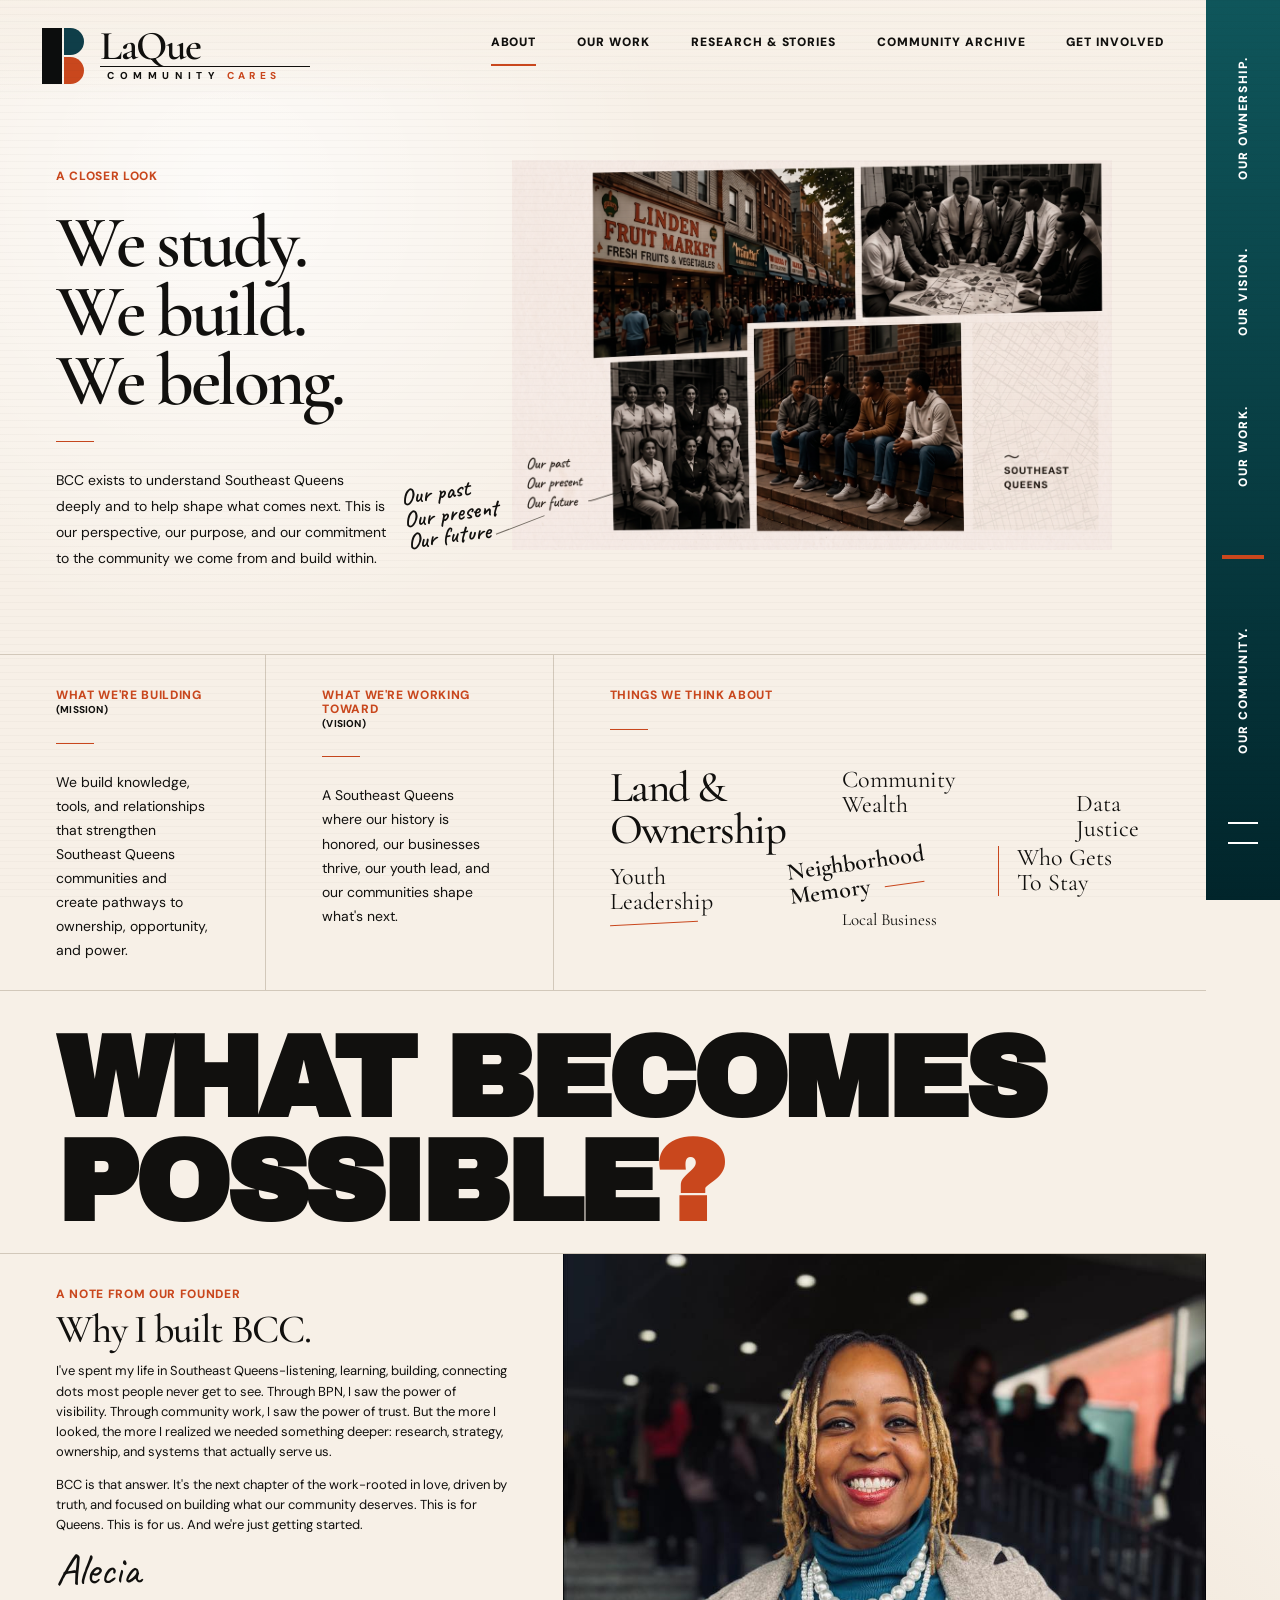
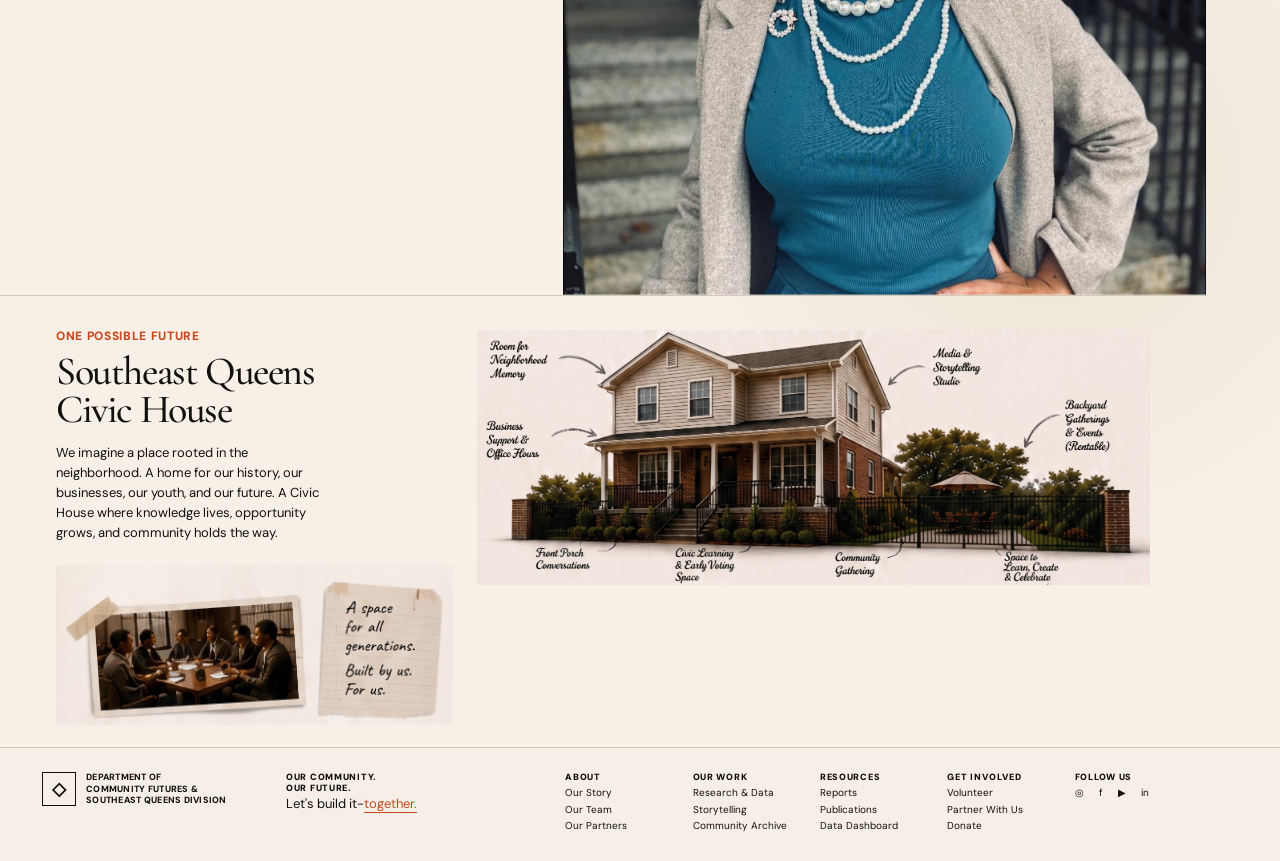
==== commit 7c88ace1: "Add homepage reference image assets" ====
--- a/index.html
+++ b/index.html
@@ -65,24 +65,9 @@
         <p class="script-note script-note--hero">Our past<br>Our present<br>Our future</p>
       </div>
 
-      <div class="hero-collage" aria-label="Southeast Queens visual collage">
-        <figure class="collage-card collage-card--market">
-          <img src="assets/images/collage-linden.jpg" alt="Linden fruit market storefront in Southeast Queens">
-        </figure>
-        <figure class="collage-card collage-card--meeting">
-          <img src="assets/images/collage-meeting.jpg" alt="Community leaders gathered around a map">
-        </figure>
-        <figure class="collage-card collage-card--portrait">
-          <img src="assets/images/collage-event.jpg" alt="Historic community portrait">
-        </figure>
-        <figure class="collage-card collage-card--steps">
-          <img src="assets/images/collage-gathering.jpg" alt="Young community members sitting together on a stoop">
-        </figure>
-        <div class="map-tile">
-          <span>~</span>
-          <strong>Southeast<br>Queens</strong>
-        </div>
-      </div>
+      <figure class="hero-collage">
+        <img src="assets/images/hero-collage.jpg" alt="Southeast Queens visual collage: Linden Fruit Market, community leaders around a map, historic portrait, young neighbors on a stoop">
+      </figure>
     </section>
 
     <section class="mission-band" id="our-work">
@@ -131,7 +116,7 @@
         <p class="signature">Alecia</p>
       </div>
       <figure>
-        <img src="assets/images/hero-bg.jpg" alt="Founder portrait in an office near a window">
+        <img src="assets/images/founder-portrait.jpg" alt="Alecia Abraham, founder of BlaQue Community Cares">
       </figure>
     </section>
 
@@ -144,27 +129,14 @@
           our youth, and our future. A Civic House where knowledge lives, opportunity grows, and
           community holds the way.
         </p>
-        <div class="tape-note">
-          <img src="assets/images/collage-meeting.jpg" alt="Small community meeting">
-          <span>A space<br>for all<br>generations.<br>Built by us.<br>For us.</span>
-        </div>
+        <figure class="tape-note">
+          <img src="assets/images/tape-note.jpg" alt="A space for all generations. Built by us. For us.">
+        </figure>
       </div>
 
-      <div class="house-board">
-        <p class="script-note note-memory">Room for<br>Neighborhood<br>Memory</p>
-        <p class="script-note note-media">Media &amp;<br>Storytelling<br>Studio</p>
-        <p class="script-note note-office">Business<br>Support &amp;<br>Office Hours</p>
-        <p class="script-note note-events">Backyard<br>Gathering<br>&amp; Events</p>
-        <figure>
-          <img src="assets/images/civic-house.jpg" alt="Southeast Queens civic house concept">
-        </figure>
-        <div class="house-labels">
-          <span>Front Park<br>Conversations</span>
-          <span>Civic Learning<br>&amp; Early Voting<br>Space</span>
-          <span>Community<br>Gathering</span>
-          <span>Space to<br>Learn, Create<br>&amp; Celebrate</span>
-        </div>
-      </div>
+      <figure class="house-board">
+        <img src="assets/images/civic-house-diagram.jpg" alt="Southeast Queens Civic House concept: Room for Neighborhood Memory, Media and Storytelling Studio, Business Support, Front Porch Conversations, Civic Learning, Community Gathering">
+      </figure>
     </section>
   </main>
 
--- a/css/homepage.css
+++ b/css/homepage.css
@@ -54,91 +54,17 @@
   transform: rotate(-13deg);
 }
 
+/* Hero collage — now a single designed image */
 .hero-collage {
-  position: relative;
-  min-height: 500px;
-}
-
-.collage-card {
-  position: absolute;
-  overflow: hidden;
-  background: #d8c7b2;
-  box-shadow: 0 0 0 5px var(--paper), 0 12px 18px rgba(17, 16, 14, 0.08);
-}
-
-.collage-card img {
-  height: 100%;
-  object-fit: cover;
-  filter: saturate(0.92) contrast(1.08);
-}
-
-.collage-card--market {
-  top: 0;
-  left: 2%;
-  width: 47%;
-  height: 265px;
-  transform: rotate(-1.2deg);
-}
-
-.collage-card--meeting {
-  top: 0;
-  right: 0;
-  width: 42%;
-  height: 210px;
-  transform: rotate(0.6deg);
-}
-
-.collage-card--portrait {
-  left: 7%;
-  bottom: 2px;
-  width: 28%;
-  height: 235px;
-  transform: rotate(1.7deg);
-  filter: grayscale(1);
-}
-
-.collage-card--steps {
-  right: 27%;
-  bottom: 0;
-  width: 43%;
-  height: 270px;
-  transform: rotate(-0.8deg);
-}
-
-.map-tile {
-  position: absolute;
-  right: 0;
-  bottom: 4px;
-  display: flex;
-  flex-direction: column;
-  justify-content: flex-end;
-  width: 24%;
-  height: 270px;
-  padding: 0 0 64px 42px;
-  color: var(--ink);
-  background:
-    linear-gradient(35deg, transparent 18px, rgba(17, 16, 14, 0.05) 19px, transparent 20px) 0 0 / 44px 44px,
-    linear-gradient(145deg, transparent 22px, rgba(17, 16, 14, 0.05) 23px, transparent 24px) 0 0 / 55px 55px,
-    #f2eadf;
-  box-shadow: 0 0 0 5px var(--paper);
-  transform: rotate(1.4deg);
-}
-
-.map-tile span {
-  font-family: var(--font-serif);
-  font-size: 34px;
-  line-height: 1;
-}
-
-.map-tile strong {
-  font-family: var(--font-sans);
-  font-size: 17px;
-  font-weight: 900;
-  letter-spacing: 0.05em;
-  line-height: 1.05;
-  text-transform: uppercase;
-}
-
+  margin: 0;
+}
+
+.hero-collage img {
+  width: 100%;
+  height: auto;
+}
+
+/* Mission band */
 .mission-band {
   display: grid;
   grid-template-columns: 1fr 1.08fr 2.45fr;
@@ -244,6 +170,7 @@
   font-size: 17px;
 }
 
+/* Possible banner */
 .possible-banner {
   padding: 36px 56px 18px;
   border-bottom: 1px solid var(--line);
@@ -262,6 +189,7 @@
   color: var(--orange);
 }
 
+/* Founder note */
 .founder-note {
   display: grid;
   grid-template-columns: minmax(320px, 44vw) 1fr;
@@ -297,9 +225,10 @@
 .founder-note img {
   height: 100%;
   object-fit: cover;
-  object-position: 50% 30%;
-}
-
+  object-position: 50% 20%;
+}
+
+/* Civic house */
 .civic-house {
   display: grid;
   grid-template-columns: 31vw 1fr;
@@ -322,148 +251,28 @@
   line-height: 1.55;
 }
 
+/* Tape note — now a single designed image */
 .tape-note {
-  position: relative;
-  display: grid;
-  grid-template-columns: 115px 116px;
-  gap: 15px;
-  align-items: center;
-  width: max-content;
   margin-top: 22px;
-  padding: 8px 10px 8px 5px;
-  background: rgba(226, 211, 190, 0.62);
-  transform: rotate(-4deg);
-}
-
-.tape-note::before,
-.tape-note::after {
-  content: "";
-  position: absolute;
-  width: 58px;
-  height: 19px;
-  background: rgba(190, 163, 126, 0.5);
-}
-
-.tape-note::before {
-  left: -18px;
-  top: -8px;
-  transform: rotate(-14deg);
-}
-
-.tape-note::after {
-  right: 22px;
-  bottom: -9px;
-  transform: rotate(8deg);
 }
 
 .tape-note img {
-  height: 78px;
-  object-fit: cover;
-}
-
-.tape-note span {
-  font-family: var(--font-script);
-  font-size: 21px;
-  font-weight: 600;
-  line-height: 0.95;
-}
-
+  width: 100%;
+  max-width: 460px;
+  height: auto;
+}
+
+/* House board — now a single designed image */
 .house-board {
-  position: relative;
-  min-height: 335px;
-  padding-top: 8px;
-}
-
-.house-board figure {
-  position: absolute;
-  left: 7%;
-  right: 4%;
-  bottom: 34px;
-  height: 300px;
-  overflow: hidden;
+  margin: 0;
 }
 
 .house-board img {
-  height: 100%;
-  object-fit: cover;
-  object-position: center 48%;
-  filter: saturate(0.94) contrast(1.04);
-}
-
-.house-board .script-note {
-  position: absolute;
-  z-index: 2;
-  font-size: 18px;
-}
-
-.note-memory {
-  left: 1%;
-  top: 0;
-}
-
-.note-media {
-  right: 12%;
-  top: 0;
-}
-
-.note-office {
-  left: 1%;
-  top: 118px;
-}
-
-.note-events {
-  right: 0;
-  top: 106px;
-}
-
-.note-memory::after,
-.note-media::after,
-.note-office::after,
-.note-events::after {
-  content: "";
-  position: absolute;
-  width: 47px;
-  height: 1px;
-  background: var(--muted);
-}
-
-.note-memory::after {
-  right: -54px;
-  top: 25px;
-  transform: rotate(17deg);
-}
-
-.note-media::after {
-  left: -52px;
-  top: 18px;
-  transform: rotate(-24deg);
-}
-
-.note-office::after {
-  right: -58px;
-  top: 33px;
-  transform: rotate(9deg);
-}
-
-.note-events::after {
-  left: -48px;
-  top: 24px;
-  transform: rotate(-18deg);
-}
-
-.house-labels {
-  position: absolute;
-  left: 9%;
-  right: 2%;
-  bottom: 0;
-  display: grid;
-  grid-template-columns: repeat(4, 1fr);
-  gap: 22px;
-  font-family: var(--font-script);
-  font-size: 17px;
-  font-weight: 600;
-  line-height: 0.92;
-}
+  width: 100%;
+  height: auto;
+}
+
+/* ====== Responsive ====== */
 
 @media (max-width: 1100px) {
   .home-page {
@@ -508,30 +317,6 @@
 
   .hero-copy h1 {
     font-size: 58px;
-  }
-
-  .hero-collage {
-    display: grid;
-    grid-template-columns: 1fr 1fr;
-    gap: 10px;
-    min-height: 0;
-  }
-
-  .collage-card,
-  .map-tile {
-    position: relative;
-    inset: auto;
-    width: auto;
-    height: 190px;
-  }
-
-  .map-tile {
-    padding: 80px 22px 22px;
-  }
-
-  .collage-card--portrait,
-  .collage-card--steps {
-    height: 235px;
   }
 
   .mission-band article,
@@ -555,29 +340,9 @@
   .possible-banner h2 {
     font-size: 58px;
   }
-
-  .house-board {
-    min-height: 520px;
-  }
-
-  .house-board figure {
-    left: 0;
-    right: 0;
-    bottom: 105px;
-  }
-
-  .house-labels {
-    left: 0;
-    right: 0;
-    grid-template-columns: 1fr 1fr;
-  }
 }
 
 @media (max-width: 520px) {
-  .hero-collage {
-    grid-template-columns: 1fr;
-  }
-
   .hero-copy h1 {
     font-size: 50px;
   }
@@ -585,8 +350,4 @@
   .possible-banner h2 {
     font-size: 44px;
   }
-
-  .tape-note {
-    grid-template-columns: 92px 98px;
-  }
-}
+}
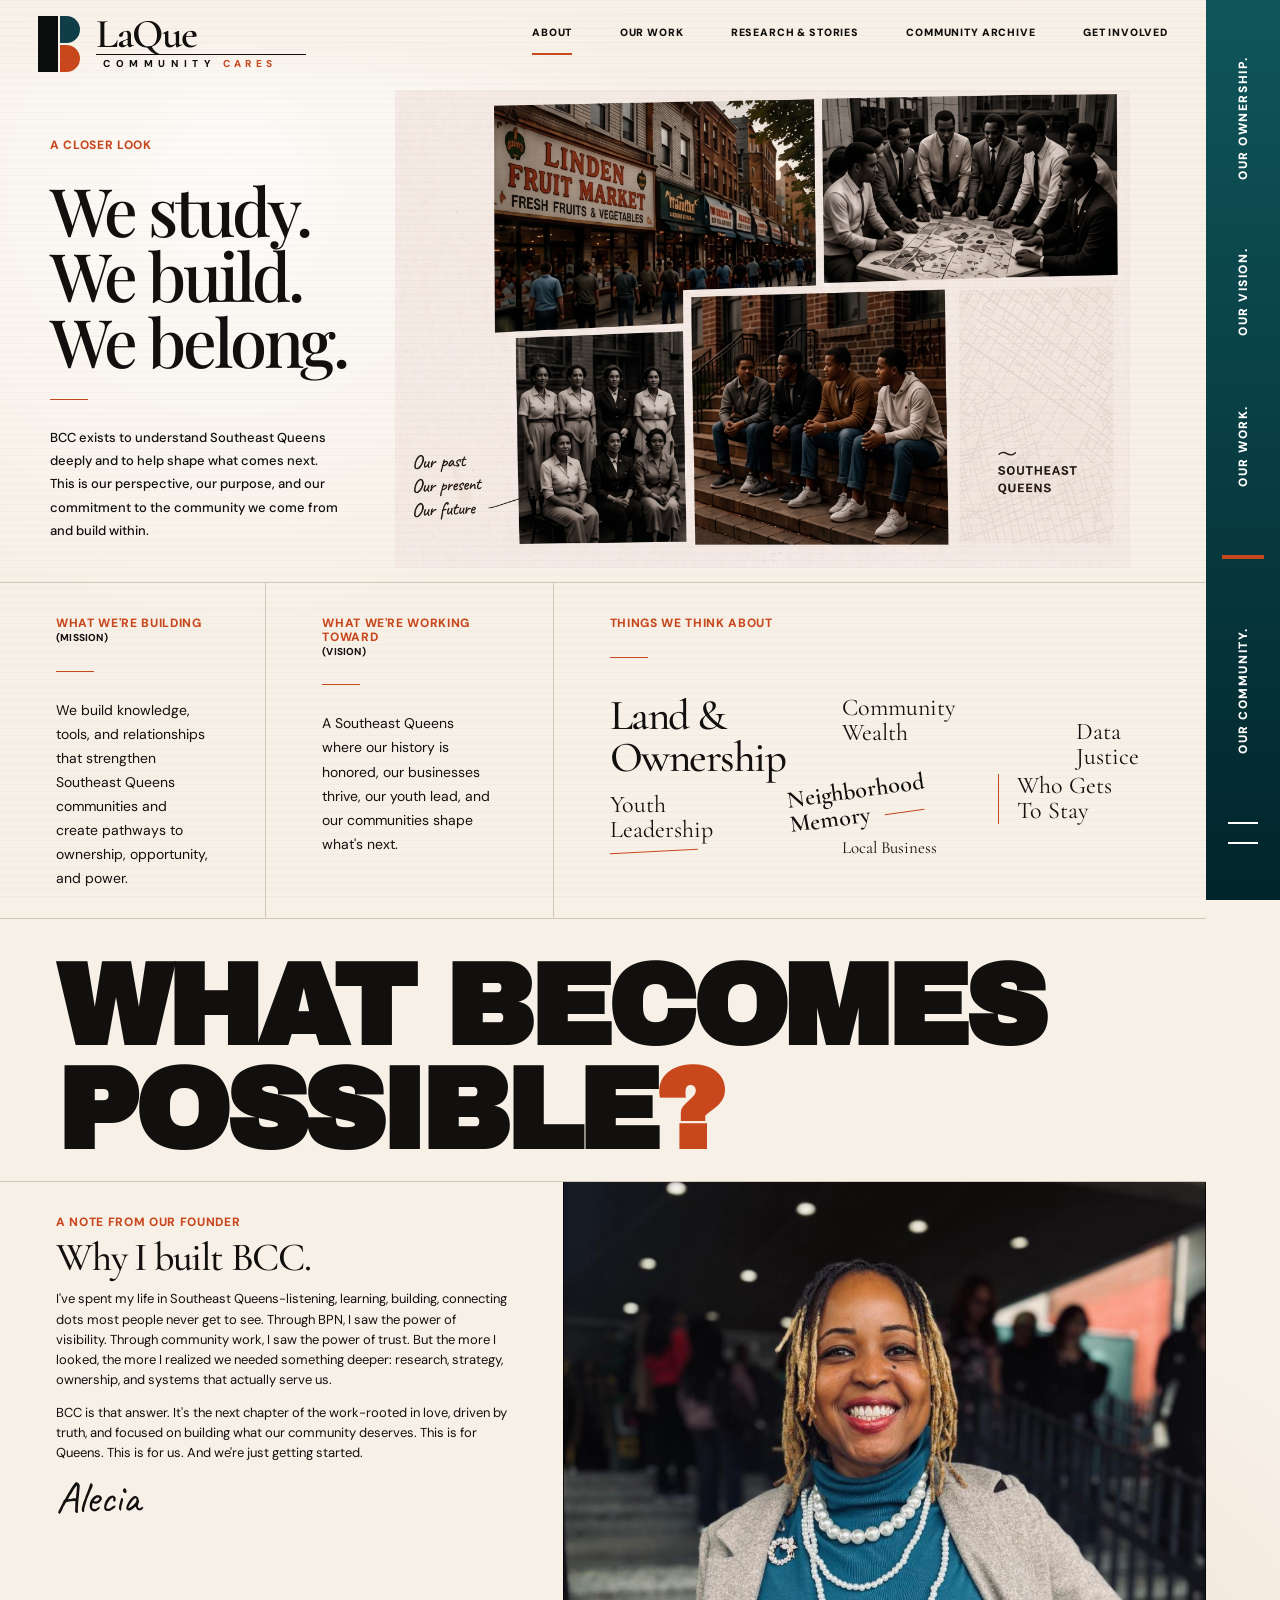
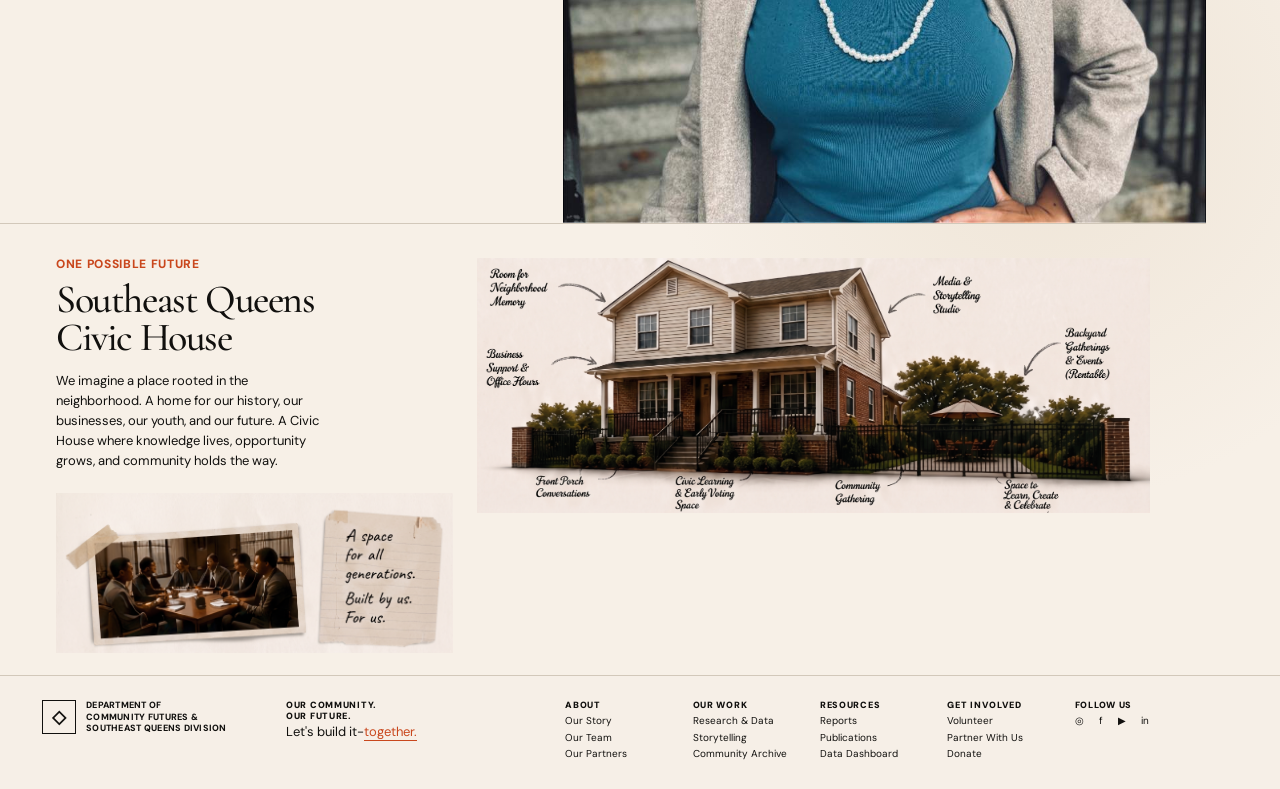
==== commit 8155182a: "Tune homepage hero alignment" ====
--- a/index.html
+++ b/index.html
@@ -8,7 +8,7 @@
 
   <link rel="preconnect" href="https://fonts.googleapis.com">
   <link rel="preconnect" href="https://fonts.gstatic.com" crossorigin>
-  <link href="https://fonts.googleapis.com/css2?family=Archivo+Black&family=Caveat:wght@500;600&family=Cormorant+Garamond:ital,wght@0,400;0,600;0,700;1,400;1,600&family=DM+Sans:wght@400;500;600;700;800&display=swap" rel="stylesheet">
+  <link href="https://fonts.googleapis.com/css2?family=Archivo+Black&family=Caveat:wght@500;600&family=Cormorant+Garamond:ital,wght@0,400;0,600;0,700;1,400;1,600&family=DM+Sans:wght@400;500;600;700;800&family=Playfair+Display:wght@400;500;600&display=swap" rel="stylesheet">
   <link rel="icon" href="data:,">
 
   <link rel="stylesheet" href="css/global.css">
--- a/css/global.css
+++ b/css/global.css
@@ -22,6 +22,7 @@
   --teal-bright: #18706f;
   --black: #0c0d0d;
   --font-serif: "Cormorant Garamond", "Bodoni 72", Didot, Georgia, serif;
+  --font-display: "Playfair Display", "Bodoni 72", Didot, "Cormorant Garamond", Georgia, serif;
   --font-sans: "DM Sans", Arial, Helvetica, sans-serif;
   --font-heavy: "Archivo Black", Impact, "Arial Black", sans-serif;
   --font-script: "Caveat", "Bradley Hand", cursive;
@@ -127,7 +128,7 @@
   align-items: flex-start;
   justify-content: space-between;
   gap: 36px;
-  padding: 28px 42px 14px;
+  padding: 16px 38px 14px;
   color: var(--ink);
   background: linear-gradient(to bottom, rgba(247, 240, 231, 0.94), rgba(247, 240, 231, 0.72), transparent);
 }
@@ -200,15 +201,15 @@
 
 .site-header__nav {
   display: flex;
-  gap: clamp(22px, 3.2vw, 54px);
+  gap: clamp(30px, 3.7vw, 48px);
   align-items: center;
-  padding-top: 5px;
+  padding-top: 9px;
 }
 
 .site-header__nav a {
   position: relative;
   font-family: var(--font-sans);
-  font-size: 12px;
+  font-size: 10.5px;
   font-weight: 900;
   letter-spacing: 0.08em;
   text-transform: uppercase;
--- a/css/homepage.css
+++ b/css/homepage.css
@@ -7,40 +7,40 @@
 }
 
 .home-hero {
-  display: grid;
-  grid-template-columns: minmax(410px, 34vw) minmax(600px, 1fr);
-  gap: 46px;
-  min-height: 655px;
-  padding: 160px 96px 34px 56px;
+  position: relative;
+  height: 583px;
+  min-height: 583px;
+  padding: 0;
   border-bottom: 1px solid var(--line);
 }
 
 .hero-copy {
-  position: relative;
-  padding-top: 10px;
+  position: absolute;
+  left: 50px;
+  top: 139px;
+  width: 320px;
+  padding-top: 0;
 }
 
 .hero-copy h1 {
-  max-width: 440px;
+  max-width: 315px;
   margin-top: 24px;
-  font-family: var(--font-serif);
-  font-size: clamp(64px, 5.75vw, 86px);
-  font-weight: 600;
+  font-family: var(--font-display);
+  font-size: clamp(58px, 5.22vw, 76px);
+  font-weight: 500;
   letter-spacing: -0.045em;
-  line-height: 0.94;
+  line-height: 0.98;
 }
 
 .hero-copy p:not(.section-kicker):not(.script-note) {
-  max-width: 335px;
-  font-size: 14px;
-  line-height: 1.85;
+  max-width: 288px;
+  font-size: 13px;
+  font-weight: 500;
+  line-height: 1.78;
 }
 
 .script-note--hero {
-  position: absolute;
-  right: -32px;
-  bottom: 72px;
-  transform: rotate(-8deg);
+  display: none;
 }
 
 .script-note--hero::after {
@@ -56,6 +56,11 @@
 
 /* Hero collage — now a single designed image */
 .hero-collage {
+  position: absolute;
+  left: 32.75%;
+  top: 90px;
+  width: 66%;
+  max-width: 735px;
   margin: 0;
 }
 
